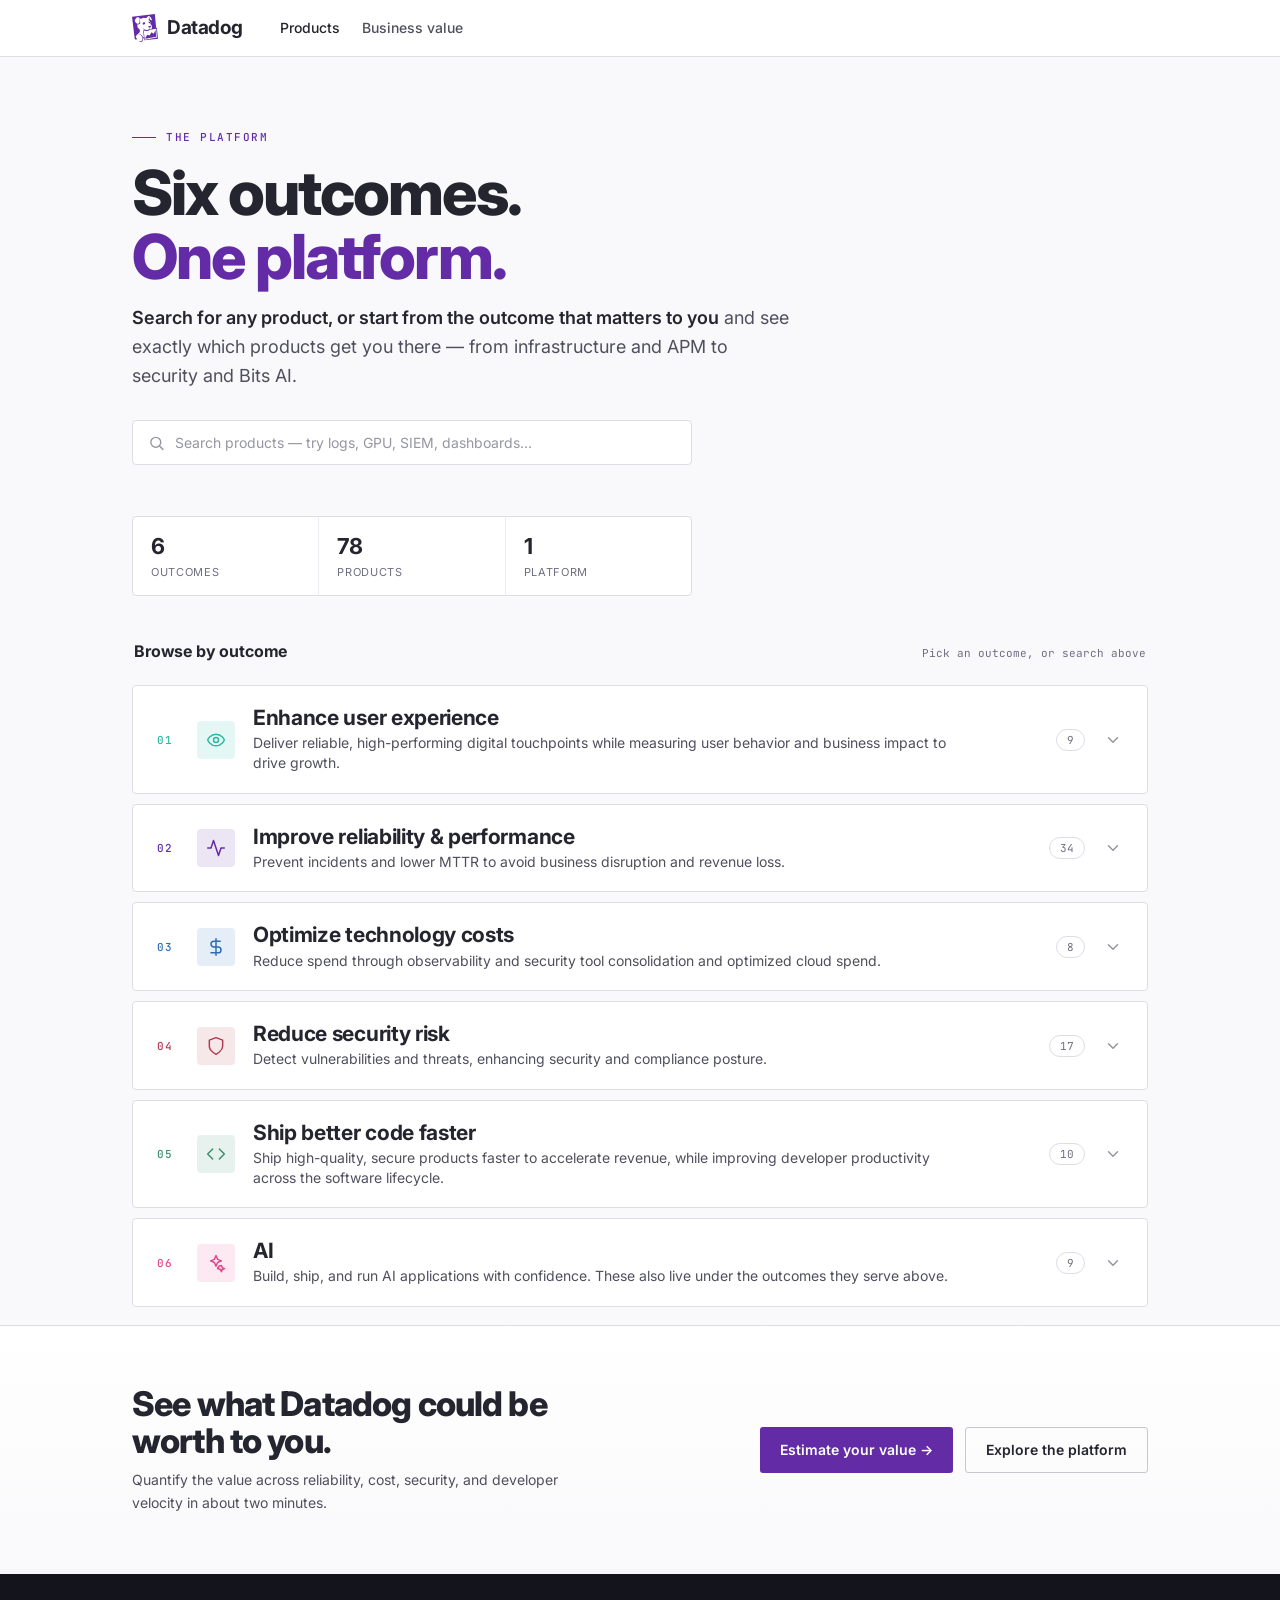
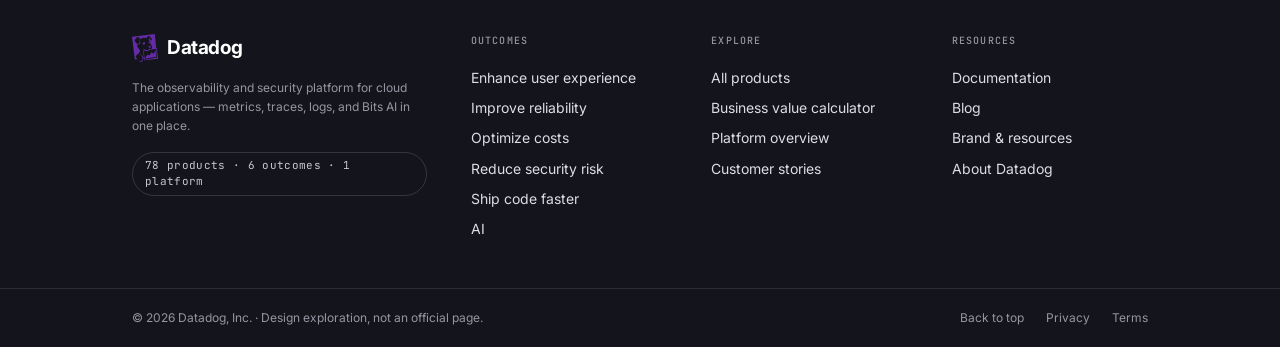
==== index.html @ a46f5d3c "inital commit for webpage" ====
<!DOCTYPE html>
<html lang="en" data-theme="light" data-layout="accordion" data-density="comfortable" data-accent="on" data-cardstyle="list">
<head>
<meta charset="UTF-8">
<meta name="viewport" content="width=device-width, initial-scale=1.0">
<title>Datadog — Products by outcome</title>
<link rel="stylesheet" href="assets/colors_and_type.css">
<style>
  *{box-sizing:border-box;margin:0;padding:0}
  html{scroll-behavior:smooth}
  body{
    background:var(--bg-page);color:var(--fg-primary);
    font-family:var(--font-sans);line-height:var(--leading-normal);
    -webkit-font-smoothing:antialiased;overflow-x:hidden;
  }

  /* per-outcome accent — drawn from the Datadog chart palette */
  .sec{--accent:var(--dd-purple)}
  html[data-accent="on"] .sec[data-oc="1"]{--accent:var(--dd-teal)}
  html[data-accent="on"] .sec[data-oc="2"]{--accent:var(--dd-purple)}
  html[data-accent="on"] .sec[data-oc="3"]{--accent:var(--dd-blue)}
  html[data-accent="on"] .sec[data-oc="4"]{--accent:var(--dd-red)}
  html[data-accent="on"] .sec[data-oc="5"]{--accent:var(--dd-green)}
  html[data-accent="on"] .sec[data-oc="6"]{--accent:var(--dd-pink)}

  /* ============ TOP NAV ============ */
  .nav{position:sticky;top:0;z-index:50;background:var(--bg-surface);
    border-bottom:1px solid var(--border-default)}
  .nav-inner{max-width:1080px;margin:0 auto;padding:0 32px;height:56px;
    display:flex;align-items:center;gap:28px}
  .brand{display:flex;align-items:center;gap:9px;text-decoration:none;flex:0 0 auto}
  .brand img{width:26px;height:auto;display:block}
  .brand .word{font-family:var(--font-display);font-weight:var(--weight-bold);
    font-size:19px;letter-spacing:-.02em;color:var(--fg-primary)}
  .nav-links{display:flex;align-items:center;gap:22px;margin-left:10px}
  .nav-links a{font-size:var(--text-md);color:var(--fg-secondary);text-decoration:none;
    font-weight:var(--weight-medium)}
  .nav-links a.active{color:var(--fg-primary)}
  .nav-links a:hover{color:var(--dd-purple)}
  .nav-right{margin-left:auto;display:flex;align-items:center;gap:14px}
  .nav-right .login{font-size:var(--text-md);color:var(--fg-secondary);text-decoration:none;
    font-weight:var(--weight-medium)}
  .nav-right .login:hover{color:var(--dd-purple)}
  .btn-primary{display:inline-flex;align-items:center;gap:7px;background:var(--dd-purple);
    color:var(--fg-on-purple);border:0;border-radius:var(--radius-sm);
    padding:8px 15px;font-family:inherit;font-size:var(--text-md);font-weight:var(--weight-semibold);
    cursor:pointer;text-decoration:none;transition:background var(--duration-fast) var(--ease-out)}
  .btn-primary:hover{background:var(--dd-purple-deep)}
  @media(max-width:720px){.nav-links{display:none}}

  /* ============ LAYOUT WRAP ============ */
  .wrap{max-width:1080px;margin:0 auto;padding:0 32px}

  /* ============ HERO ============ */
  header.hero{padding:64px 0 28px;position:relative}
  .eyebrow{font-family:var(--font-mono);font-size:var(--text-xs);letter-spacing:.14em;
    text-transform:uppercase;color:var(--dd-purple);font-weight:var(--weight-medium);
    display:inline-flex;align-items:center;gap:10px}
  .eyebrow::before{content:"";width:24px;height:1px;background:var(--dd-purple)}
  h1.title{font-family:var(--font-display);font-weight:var(--weight-extrabold);
    font-size:clamp(38px,5.5vw,62px);line-height:1.02;letter-spacing:-.03em;
    margin:16px 0 16px;color:var(--fg-primary);max-width:15ch}
  h1.title .hl{color:var(--dd-purple)}
  .lede{font-size:clamp(15px,1.6vw,18px);color:var(--fg-secondary);max-width:60ch;
    line-height:var(--leading-relaxed)}
  .lede strong{color:var(--fg-primary);font-weight:var(--weight-semibold)}

  /* search */
  .search-wrap{margin:30px 0 8px;position:relative;max-width:560px}
  .search-ico{position:absolute;left:16px;top:50%;transform:translateY(-50%);
    width:17px;height:17px;color:var(--fg-muted);pointer-events:none}
  .psearch{width:100%;background:var(--bg-surface);border:1px solid var(--border-default);
    border-radius:var(--radius-md);padding:13px 16px 13px 42px;color:var(--fg-primary);
    font-family:inherit;font-size:var(--text-md);transition:border-color var(--duration-fast),box-shadow var(--duration-fast)}
  .psearch::placeholder{color:var(--fg-muted)}
  .psearch:focus{outline:none;border-color:var(--dd-purple);box-shadow:var(--shadow-focus)}
  .scount{font-family:var(--font-mono);font-size:var(--text-xs);color:var(--fg-tertiary);
    margin:10px 2px 0;min-height:15px;letter-spacing:.03em}

  /* stat strip */
  .stats{display:flex;gap:0;margin-top:26px;border:1px solid var(--border-default);
    border-radius:var(--radius-md);background:var(--bg-surface);overflow:hidden;max-width:560px}
  .stat{flex:1;padding:14px 18px;border-right:1px solid var(--border-subtle)}
  .stat:last-child{border-right:0}
  .stat .v{font-family:var(--font-display);font-size:22px;font-weight:var(--weight-bold);
    letter-spacing:-.02em;color:var(--fg-primary)}
  .stat .l{font-size:var(--text-xs);color:var(--fg-tertiary);margin-top:2px;
    text-transform:uppercase;letter-spacing:.06em}

  /* ============ OUTCOMES / ACCORDION ============ */
  .outcomes{padding:14px 0 8px}
  .sec{border:1px solid var(--border-default);border-radius:var(--radius-md);
    background:var(--bg-surface);margin-bottom:10px;overflow:hidden;position:relative;
    transition:border-color var(--duration-base) var(--ease-out),box-shadow var(--duration-base) var(--ease-out)}
  .sec:hover{border-color:var(--border-strong)}
  .sec.open{box-shadow:var(--shadow-sm)}
  .sec::before{content:"";position:absolute;left:0;top:0;bottom:0;width:3px;
    background:var(--accent);opacity:0;transition:opacity var(--duration-base) var(--ease-out)}
  .sec.open::before,html[data-layout="expanded"] .sec::before{opacity:1}

  .sec-head{width:100%;text-align:left;background:none;border:0;cursor:pointer;
    color:var(--fg-primary);padding:20px 24px;display:flex;align-items:center;gap:18px;
    font-family:inherit;transition:background var(--duration-fast) var(--ease-out)}
  .sec-head:hover{background:var(--bg-hover)}
  .sn{font-family:var(--font-mono);font-size:var(--text-xs);font-weight:var(--weight-medium);
    color:var(--accent);letter-spacing:.08em;flex:0 0 auto;width:22px}
  .ico-wrap{flex:0 0 auto;width:38px;height:38px;border-radius:var(--radius-md);
    display:grid;place-items:center;background:color-mix(in srgb,var(--accent) 12%,transparent)}
  .ico-wrap svg{width:20px;height:20px;color:var(--accent)}
  .st{display:flex;flex-direction:column;gap:3px;flex:1;min-width:0}
  .stitle{font-family:var(--font-display);font-size:clamp(17px,2vw,21px);
    font-weight:var(--weight-bold);letter-spacing:-.015em;line-height:1.15}
  .stag{font-size:var(--text-md);color:var(--fg-secondary);line-height:1.4;max-width:78ch}
  .cnt{font-family:var(--font-mono);font-size:var(--text-xs);color:var(--fg-tertiary);
    flex:0 0 auto;border:1px solid var(--border-default);border-radius:var(--radius-pill);
    padding:3px 10px}
  .chev{color:var(--fg-muted);transition:transform var(--duration-base) var(--ease-out);
    display:inline-grid;place-items:center;flex:0 0 auto;width:20px;height:20px}
  .chev svg{width:18px;height:18px}
  .sec.open .chev{transform:rotate(180deg);color:var(--accent)}
  html[data-layout="expanded"] .chev{display:none}

  .sec-body{max-height:0;overflow:hidden;transition:max-height var(--duration-slow) var(--ease-in-out)}
  .sec.open .sec-body{max-height:2600px}
  html[data-layout="expanded"] .sec-body{max-height:none!important}

  .sec-inner{padding:4px 16px 18px;display:grid;grid-template-columns:1fr 1fr;
    gap:2px;border-top:1px solid var(--border-subtle);margin-top:-1px}
  @media(max-width:760px){.sec-inner{grid-template-columns:1fr}}
  .sub{grid-column:1/-1;font-family:var(--font-mono);font-size:var(--text-2xs);
    letter-spacing:.12em;text-transform:uppercase;color:var(--fg-muted);
    padding:16px 10px 6px;display:flex;align-items:center;gap:10px}
  .sub::after{content:"";flex:1;height:1px;background:var(--border-subtle)}

  .prod{display:flex;flex-direction:column;gap:3px;text-decoration:none;
    color:var(--fg-primary);padding:11px 12px;border-radius:var(--radius-sm);
    border:1px solid transparent;transition:background var(--duration-fast) var(--ease-out),border-color var(--duration-fast) var(--ease-out)}
  .prod:hover{background:var(--bg-hover)}
  .prod .r1{display:flex;align-items:center;gap:9px}
  .prod .name{font-size:var(--text-md);font-weight:var(--weight-semibold);letter-spacing:-.005em}
  .prod .also{font-family:var(--font-mono);font-size:9px;letter-spacing:.04em;
    text-transform:uppercase;color:var(--fg-tertiary);border:1px solid var(--border-default);
    border-radius:var(--radius-xs);padding:1px 6px;white-space:nowrap;background:var(--bg-page)}
  .prod .arr{margin-left:auto;color:var(--accent);opacity:0;transform:translate(-2px,2px);
    transition:opacity var(--duration-fast),transform var(--duration-fast);display:grid;place-items:center}
  .prod .arr svg{width:14px;height:14px}
  .prod:hover .arr{opacity:1;transform:none}
  .prod .desc{font-size:var(--text-sm);color:var(--fg-tertiary);line-height:1.4}

  /* card style variant */
  html[data-cardstyle="cards"] .sec-inner{gap:8px;padding:14px 16px 18px}
  html[data-cardstyle="cards"] .prod{border:1px solid var(--border-default);
    background:var(--bg-surface);padding:13px 14px}
  html[data-cardstyle="cards"] .prod:hover{border-color:var(--accent);
    box-shadow:var(--shadow-sm);background:var(--bg-surface)}

  /* compact density */
  html[data-density="compact"] .sec-head{padding:14px 22px}
  html[data-density="compact"] .ico-wrap{width:30px;height:30px}
  html[data-density="compact"] .ico-wrap svg{width:16px;height:16px}
  html[data-density="compact"] .stag{display:none}
  html[data-density="compact"] .prod{padding:7px 10px;gap:1px}
  html[data-density="compact"] .prod .desc{display:none}
  html[data-density="compact"] .sec-inner{padding:2px 14px 12px}

  /* ============ BROWSE HEADER ============ */
  .browse-head{display:flex;align-items:baseline;justify-content:space-between;gap:16px;
    padding:16px 2px 8px;flex-wrap:wrap}
  .browse-head h2{font-family:var(--font-display);font-size:var(--text-lg);font-weight:var(--weight-bold);
    letter-spacing:-.01em;color:var(--fg-primary)}
  .browse-head .hint{font-family:var(--font-mono);font-size:var(--text-xs);color:var(--fg-tertiary)}

  /* ============ CTA BAND ============ */
  .cta-band{border-top:1px solid var(--border-default);
    background:linear-gradient(180deg,var(--bg-surface),var(--bg-page))}
  .cta-inner{max-width:1080px;margin:0 auto;padding:60px 32px;display:flex;align-items:center;
    justify-content:space-between;gap:32px;flex-wrap:wrap}
  .cta-inner h2{font-family:var(--font-display);font-size:clamp(24px,3vw,34px);font-weight:var(--weight-extrabold);
    letter-spacing:-.025em;color:var(--fg-primary);max-width:20ch;line-height:1.08}
  .cta-inner p{color:var(--fg-secondary);font-size:var(--text-md);margin-top:10px;max-width:48ch;
    line-height:var(--leading-relaxed)}
  .cta-actions{display:flex;gap:12px;flex-wrap:wrap}
  .cta-actions .btn-primary{padding:12px 20px;font-size:var(--text-md)}
  .btn-ghost{display:inline-flex;align-items:center;gap:8px;background:transparent;color:var(--fg-primary);
    border:1px solid var(--border-strong);border-radius:var(--radius-sm);padding:12px 20px;
    font-family:inherit;font-size:var(--text-md);font-weight:var(--weight-semibold);text-decoration:none;
    transition:border-color var(--duration-fast),background var(--duration-fast)}
  .btn-ghost:hover{border-color:var(--dd-purple);background:var(--dd-purple-50)}

  /* ============ SITE FOOTER (dark) ============ */
  .site-footer{background:var(--dd-gray-900);color:#fff}
  .footer-top{max-width:1080px;margin:0 auto;padding:60px 32px 44px;display:grid;
    grid-template-columns:1.5fr 1fr 1fr 1fr;gap:44px}
  @media(max-width:820px){.footer-top{grid-template-columns:1fr 1fr;gap:36px 32px}}
  @media(max-width:520px){.footer-top{grid-template-columns:1fr}}
  .footer-brand .brand{display:inline-flex;align-items:center;gap:9px;text-decoration:none;margin-bottom:16px}
  .footer-brand .brand img{width:26px}
  .footer-brand .brand .word{font-family:var(--font-display);font-weight:var(--weight-bold);font-size:19px;
    letter-spacing:-.02em;color:#fff}
  .footer-brand p{color:var(--dd-gray-400);font-size:var(--text-sm);line-height:1.6;max-width:36ch}
  .footer-brand .badge{display:inline-flex;align-items:center;margin-top:16px;font-family:var(--font-mono);
    font-size:var(--text-xs);color:var(--dd-gray-300);border:1px solid rgba(255,255,255,.14);
    border-radius:var(--radius-pill);padding:5px 12px;letter-spacing:.03em}
  .fcol h4{font-family:var(--font-mono);font-size:10px;letter-spacing:.12em;text-transform:uppercase;
    color:var(--dd-gray-400);font-weight:var(--weight-medium);margin-bottom:14px}
  .fcol a{display:block;color:var(--dd-gray-200);font-size:var(--text-md);text-decoration:none;
    padding:5px 0;transition:color var(--duration-fast) var(--ease-out)}
  .fcol a:hover{color:#fff}
  .footer-bottom{border-top:1px solid rgba(255,255,255,.1)}
  .footer-bottom-inner{max-width:1080px;margin:0 auto;padding:20px 32px;display:flex;
    align-items:center;justify-content:space-between;gap:16px;flex-wrap:wrap}
  .footer-bottom-inner .copy{font-size:var(--text-sm);color:var(--dd-gray-400)}
  .footer-legal{display:flex;gap:22px;flex-wrap:wrap}
  .footer-legal a{font-size:var(--text-sm);color:var(--dd-gray-400);text-decoration:none;transition:color var(--duration-fast)}
  .footer-legal a:hover{color:#fff}

</style>
</head>
<body>
  <!-- ============ TOP NAV ============ -->
  <nav class="nav">
    <div class="nav-inner">
      <a class="brand" href="#top">
        <img src="assets/datadog-icon.svg" alt="">
        <span class="word">Datadog</span>
      </a>
      <div class="nav-links">
        <a href="index.html" class="active">Products</a>
        <a href="business-value.html">Business value</a>
      </div>
    </div>
  </nav>

  <div class="wrap" id="top">
    <!-- ============ HERO ============ -->
    <header class="hero" data-screen-label="hero">
      <div class="eyebrow">The platform</div>
      <h1 class="title">Six outcomes.<br><span class="hl">One platform.</span></h1>
      <p class="lede"><strong>Search for any product, or start from the outcome that matters to you</strong> and see exactly which products get you there — from infrastructure and APM to security and Bits&nbsp;AI.</p>

      <div class="search-wrap">
        <svg class="search-ico" viewBox="0 0 24 24" fill="none" stroke="currentColor" stroke-width="2" stroke-linecap="round" stroke-linejoin="round"><circle cx="11" cy="11" r="7"></circle><line x1="21" y1="21" x2="16.65" y2="16.65"></line></svg>
        <input class="psearch" id="psearch" type="text" placeholder="Search products — try logs, GPU, SIEM, dashboards…" autocomplete="off">
      </div>
      <div class="scount" id="scount"></div>

      <div class="stats">
        <div class="stat"><div class="v">6</div><div class="l">Outcomes</div></div>
        <div class="stat"><div class="v">78</div><div class="l">Products</div></div>
        <div class="stat"><div class="v">1</div><div class="l">Platform</div></div>
      </div>
    </header>

    <!-- ============ OUTCOMES ============ -->
    <div class="browse-head">
      <h2>Browse by outcome</h2>
      <span class="hint">Pick an outcome, or search above</span>
    </div>
    <main class="outcomes" id="outcomes">

      <!-- 01 -->
      <section class="sec" id="oc-1" data-oc="1" data-screen-label="outcome-01">
        <button class="sec-head">
          <span class="sn">01</span>
          <span class="ico-wrap"><svg viewBox="0 0 24 24" fill="none" stroke="currentColor" stroke-width="1.8" stroke-linecap="round" stroke-linejoin="round"><path d="M2 12s3-7 10-7 10 7 10 7-3 7-10 7-10-7-10-7Z"></path><circle cx="12" cy="12" r="3"></circle></svg></span>
          <span class="st"><span class="stitle">Enhance user experience</span><span class="stag">Deliver reliable, high-performing digital touchpoints while measuring user behavior and business impact to drive growth.</span></span>
          <span class="cnt">9</span>
          <span class="chev"><svg viewBox="0 0 24 24" fill="none" stroke="currentColor" stroke-width="2" stroke-linecap="round" stroke-linejoin="round"><polyline points="6 9 12 15 18 9"></polyline></svg></span>
        </button>
        <div class="sec-body"><div class="sec-inner">
          <a class="prod" href="https://www.datadoghq.com/product/real-user-monitoring/" target="_blank" rel="noopener"><span class="r1"><span class="name">Real User Monitoring</span><span class="arr"><svg viewBox="0 0 24 24" fill="none" stroke="currentColor" stroke-width="2.2" stroke-linecap="round" stroke-linejoin="round"><line x1="7" y1="17" x2="17" y2="7"></line><polyline points="7 7 17 7 17 17"></polyline></svg></span></span><span class="desc">See issues hitting real users</span></a>
          <a class="prod" href="https://www.datadoghq.com/product/real-user-monitoring/mobile-rum/" target="_blank" rel="noopener"><span class="r1"><span class="name">Mobile Real User Monitoring</span><span class="arr"><svg viewBox="0 0 24 24" fill="none" stroke="currentColor" stroke-width="2.2" stroke-linecap="round" stroke-linejoin="round"><line x1="7" y1="17" x2="17" y2="7"></line><polyline points="7 7 17 7 17 17"></polyline></svg></span></span><span class="desc">Mobile performance from the user's side</span></a>
          <a class="prod" href="https://www.datadoghq.com/product/session-replay/" target="_blank" rel="noopener"><span class="r1"><span class="name">Session Replay</span><span class="arr"><svg viewBox="0 0 24 24" fill="none" stroke="currentColor" stroke-width="2.2" stroke-linecap="round" stroke-linejoin="round"><line x1="7" y1="17" x2="17" y2="7"></line><polyline points="7 7 17 7 17 17"></polyline></svg></span></span><span class="desc">Replay real sessions to find friction</span></a>
          <a class="prod" href="https://www.datadoghq.com/product/synthetic-monitoring/" target="_blank" rel="noopener"><span class="r1"><span class="name">Synthetic Monitoring</span><span class="also">also · Reliability</span><span class="arr"><svg viewBox="0 0 24 24" fill="none" stroke="currentColor" stroke-width="2.2" stroke-linecap="round" stroke-linejoin="round"><line x1="7" y1="17" x2="17" y2="7"></line><polyline points="7 7 17 7 17 17"></polyline></svg></span></span><span class="desc">Catch problems before users do</span></a>
          <a class="prod" href="https://www.datadoghq.com/product/product-analytics/" target="_blank" rel="noopener"><span class="r1"><span class="name">Product Analytics</span><span class="arr"><svg viewBox="0 0 24 24" fill="none" stroke="currentColor" stroke-width="2.2" stroke-linecap="round" stroke-linejoin="round"><line x1="7" y1="17" x2="17" y2="7"></line><polyline points="7 7 17 7 17 17"></polyline></svg></span></span><span class="desc">Understand how people use your product</span></a>
          <a class="prod" href="https://www.datadoghq.com/product/experiments/" target="_blank" rel="noopener"><span class="r1"><span class="name">Experiments</span><span class="arr"><svg viewBox="0 0 24 24" fill="none" stroke="currentColor" stroke-width="2.2" stroke-linecap="round" stroke-linejoin="round"><line x1="7" y1="17" x2="17" y2="7"></line><polyline points="7 7 17 7 17 17"></polyline></svg></span></span><span class="desc">Run trusted A/B tests safely</span></a>
          <a class="prod" href="https://www.datadoghq.com/product/mobile-app-testing/" target="_blank" rel="noopener"><span class="r1"><span class="name">Mobile App Testing</span><span class="arr"><svg viewBox="0 0 24 24" fill="none" stroke="currentColor" stroke-width="2.2" stroke-linecap="round" stroke-linejoin="round"><line x1="7" y1="17" x2="17" y2="7"></line><polyline points="7 7 17 7 17 17"></polyline></svg></span></span><span class="desc">Ship high-quality mobile apps</span></a>
          <a class="prod" href="https://www.datadoghq.com/error-tracking/" target="_blank" rel="noopener"><span class="r1"><span class="name">Error Tracking</span><span class="also">also · Reliability</span><span class="arr"><svg viewBox="0 0 24 24" fill="none" stroke="currentColor" stroke-width="2.2" stroke-linecap="round" stroke-linejoin="round"><line x1="7" y1="17" x2="17" y2="7"></line><polyline points="7 7 17 7 17 17"></polyline></svg></span></span><span class="desc">Group and resolve user-facing errors</span></a>
          <a class="prod" href="https://www.datadoghq.com/product/ai/llm-observability/2/" target="_blank" rel="noopener"><span class="r1"><span class="name">LLM Observability</span><span class="also">also · AI</span><span class="arr"><svg viewBox="0 0 24 24" fill="none" stroke="currentColor" stroke-width="2.2" stroke-linecap="round" stroke-linejoin="round"><line x1="7" y1="17" x2="17" y2="7"></line><polyline points="7 7 17 7 17 17"></polyline></svg></span></span><span class="desc">Keep AI features fast and trustworthy</span></a>
        </div></div>
      </section>

      <!-- 02 -->
      <section class="sec" id="oc-2" data-oc="2" data-screen-label="outcome-02">
        <button class="sec-head">
          <span class="sn">02</span>
          <span class="ico-wrap"><svg viewBox="0 0 24 24" fill="none" stroke="currentColor" stroke-width="1.8" stroke-linecap="round" stroke-linejoin="round"><path d="M22 12h-4l-3 9L9 3l-3 9H2"></path></svg></span>
          <span class="st"><span class="stitle">Improve reliability &amp; performance</span><span class="stag">Prevent incidents and lower MTTR to avoid business disruption and revenue loss.</span></span>
          <span class="cnt">34</span>
          <span class="chev"><svg viewBox="0 0 24 24" fill="none" stroke="currentColor" stroke-width="2" stroke-linecap="round" stroke-linejoin="round"><polyline points="6 9 12 15 18 9"></polyline></svg></span>
        </button>
        <div class="sec-body"><div class="sec-inner">
          <div class="sub">Core monitoring</div>
          <a class="prod" href="https://www.datadoghq.com/product/infrastructure-monitoring/" target="_blank" rel="noopener"><span class="r1"><span class="name">Infrastructure Monitoring</span><span class="arr"><svg viewBox="0 0 24 24" fill="none" stroke="currentColor" stroke-width="2.2" stroke-linecap="round" stroke-linejoin="round"><line x1="7" y1="17" x2="17" y2="7"></line><polyline points="7 7 17 7 17 17"></polyline></svg></span></span><span class="desc">Full-stack visibility into hosts and services</span></a>
          <a class="prod" href="https://www.datadoghq.com/product/apm/" target="_blank" rel="noopener"><span class="r1"><span class="name">APM</span><span class="arr"><svg viewBox="0 0 24 24" fill="none" stroke="currentColor" stroke-width="2.2" stroke-linecap="round" stroke-linejoin="round"><line x1="7" y1="17" x2="17" y2="7"></line><polyline points="7 7 17 7 17 17"></polyline></svg></span></span><span class="desc">Trace requests across cloud-scale apps</span></a>
          <a class="prod" href="https://www.datadoghq.com/product/universal-service-monitoring/" target="_blank" rel="noopener"><span class="r1"><span class="name">Universal Service Monitoring</span><span class="arr"><svg viewBox="0 0 24 24" fill="none" stroke="currentColor" stroke-width="2.2" stroke-linecap="round" stroke-linejoin="round"><line x1="7" y1="17" x2="17" y2="7"></line><polyline points="7 7 17 7 17 17"></polyline></svg></span></span><span class="desc">Map services without code changes</span></a>
          <a class="prod" href="https://www.datadoghq.com/product/network-monitoring/" target="_blank" rel="noopener"><span class="r1"><span class="name">Network Monitoring</span><span class="arr"><svg viewBox="0 0 24 24" fill="none" stroke="currentColor" stroke-width="2.2" stroke-linecap="round" stroke-linejoin="round"><line x1="7" y1="17" x2="17" y2="7"></line><polyline points="7 7 17 7 17 17"></polyline></svg></span></span><span class="desc">Visibility across clouds and devices</span></a>
          <a class="prod" href="https://www.datadoghq.com/product/container-monitoring/" target="_blank" rel="noopener"><span class="r1"><span class="name">Container Monitoring</span><span class="arr"><svg viewBox="0 0 24 24" fill="none" stroke="currentColor" stroke-width="2.2" stroke-linecap="round" stroke-linejoin="round"><line x1="7" y1="17" x2="17" y2="7"></line><polyline points="7 7 17 7 17 17"></polyline></svg></span></span><span class="desc">Insight and optimization for containers</span></a>
          <a class="prod" href="https://www.datadoghq.com/product/serverless-monitoring/" target="_blank" rel="noopener"><span class="r1"><span class="name">Serverless Monitoring</span><span class="arr"><svg viewBox="0 0 24 24" fill="none" stroke="currentColor" stroke-width="2.2" stroke-linecap="round" stroke-linejoin="round"><line x1="7" y1="17" x2="17" y2="7"></line><polyline points="7 7 17 7 17 17"></polyline></svg></span></span><span class="desc">Fix serverless performance issues</span></a>
          <a class="prod" href="https://www.datadoghq.com/product/metrics/" target="_blank" rel="noopener"><span class="r1"><span class="name">Metrics</span><span class="arr"><svg viewBox="0 0 24 24" fill="none" stroke="currentColor" stroke-width="2.2" stroke-linecap="round" stroke-linejoin="round"><line x1="7" y1="17" x2="17" y2="7"></line><polyline points="7 7 17 7 17 17"></polyline></svg></span></span><span class="desc">Unify metrics from your whole environment</span></a>
          <a class="prod" href="https://www.datadoghq.com/product/log-management/" target="_blank" rel="noopener"><span class="r1"><span class="name">Log Management</span><span class="arr"><svg viewBox="0 0 24 24" fill="none" stroke="currentColor" stroke-width="2.2" stroke-linecap="round" stroke-linejoin="round"><line x1="7" y1="17" x2="17" y2="7"></line><polyline points="7 7 17 7 17 17"></polyline></svg></span></span><span class="desc">Full-stack logging at any scale</span></a>
          <a class="prod" href="https://www.datadoghq.com/product/database-monitoring/" target="_blank" rel="noopener"><span class="r1"><span class="name">Database Monitoring</span><span class="arr"><svg viewBox="0 0 24 24" fill="none" stroke="currentColor" stroke-width="2.2" stroke-linecap="round" stroke-linejoin="round"><line x1="7" y1="17" x2="17" y2="7"></line><polyline points="7 7 17 7 17 17"></polyline></svg></span></span><span class="desc">Resolve slow queries across fleets</span></a>
          <a class="prod" href="https://www.datadoghq.com/product/code-profiling/" target="_blank" rel="noopener"><span class="r1"><span class="name">Continuous Profiler</span><span class="also">also · Costs</span><span class="arr"><svg viewBox="0 0 24 24" fill="none" stroke="currentColor" stroke-width="2.2" stroke-linecap="round" stroke-linejoin="round"><line x1="7" y1="17" x2="17" y2="7"></line><polyline points="7 7 17 7 17 17"></polyline></svg></span></span><span class="desc">Always-on profiling to keep code lean</span></a>
          <div class="sub">Data observability</div>
          <a class="prod" href="https://docs.datadoghq.com/data_observability/" target="_blank" rel="noopener"><span class="r1"><span class="name">Data Observability</span><span class="arr"><svg viewBox="0 0 24 24" fill="none" stroke="currentColor" stroke-width="2.2" stroke-linecap="round" stroke-linejoin="round"><line x1="7" y1="17" x2="17" y2="7"></line><polyline points="7 7 17 7 17 17"></polyline></svg></span></span><span class="desc">Reliable data for analytics and AI</span></a>
          <a class="prod" href="https://www.datadoghq.com/product/data-observability/quality-monitoring/" target="_blank" rel="noopener"><span class="r1"><span class="name">Data Quality Monitoring</span><span class="arr"><svg viewBox="0 0 24 24" fill="none" stroke="currentColor" stroke-width="2.2" stroke-linecap="round" stroke-linejoin="round"><line x1="7" y1="17" x2="17" y2="7"></line><polyline points="7 7 17 7 17 17"></polyline></svg></span></span><span class="desc">Detect and prevent data quality issues</span></a>
          <a class="prod" href="https://www.datadoghq.com/product/data-streams-monitoring/" target="_blank" rel="noopener"><span class="r1"><span class="name">Data Streams Monitoring</span><span class="arr"><svg viewBox="0 0 24 24" fill="none" stroke="currentColor" stroke-width="2.2" stroke-linecap="round" stroke-linejoin="round"><line x1="7" y1="17" x2="17" y2="7"></line><polyline points="7 7 17 7 17 17"></polyline></svg></span></span><span class="desc">Track streaming pipeline performance</span></a>
          <div class="sub">Incident response &amp; automation</div>
          <a class="prod" href="https://www.datadoghq.com/product/incident-response/" target="_blank" rel="noopener"><span class="r1"><span class="name">Incident Response</span><span class="arr"><svg viewBox="0 0 24 24" fill="none" stroke="currentColor" stroke-width="2.2" stroke-linecap="round" stroke-linejoin="round"><line x1="7" y1="17" x2="17" y2="7"></line><polyline points="7 7 17 7 17 17"></polyline></svg></span></span><span class="desc">Monitor, page, and manage in one flow</span></a>
          <a class="prod" href="https://www.datadoghq.com/product/software-catalog/" target="_blank" rel="noopener"><span class="r1"><span class="name">Software Catalog</span><span class="arr"><svg viewBox="0 0 24 24" fill="none" stroke="currentColor" stroke-width="2.2" stroke-linecap="round" stroke-linejoin="round"><line x1="7" y1="17" x2="17" y2="7"></line><polyline points="7 7 17 7 17 17"></polyline></svg></span></span><span class="desc">Central hub for ownership and dependencies</span></a>
          <a class="prod" href="https://www.datadoghq.com/product/service-level-objectives/" target="_blank" rel="noopener"><span class="r1"><span class="name">Service Level Objectives</span><span class="arr"><svg viewBox="0 0 24 24" fill="none" stroke="currentColor" stroke-width="2.2" stroke-linecap="round" stroke-linejoin="round"><line x1="7" y1="17" x2="17" y2="7"></line><polyline points="7 7 17 7 17 17"></polyline></svg></span></span><span class="desc">Actionable, context-driven SLOs</span></a>
          <a class="prod" href="https://www.datadoghq.com/product/case-management/" target="_blank" rel="noopener"><span class="r1"><span class="name">Case Management</span><span class="arr"><svg viewBox="0 0 24 24" fill="none" stroke="currentColor" stroke-width="2.2" stroke-linecap="round" stroke-linejoin="round"><line x1="7" y1="17" x2="17" y2="7"></line><polyline points="7 7 17 7 17 17"></polyline></svg></span></span><span class="desc">Triage, assign, and close tickets faster</span></a>
          <a class="prod" href="https://www.datadoghq.com/product/workflow-automation/" target="_blank" rel="noopener"><span class="r1"><span class="name">Workflow Automation</span><span class="arr"><svg viewBox="0 0 24 24" fill="none" stroke="currentColor" stroke-width="2.2" stroke-linecap="round" stroke-linejoin="round"><line x1="7" y1="17" x2="17" y2="7"></line><polyline points="7 7 17 7 17 17"></polyline></svg></span></span><span class="desc">Automate remediation across your stack</span></a>
          <a class="prod" href="https://www.datadoghq.com/product/app-builder/" target="_blank" rel="noopener"><span class="r1"><span class="name">App Builder</span><span class="arr"><svg viewBox="0 0 24 24" fill="none" stroke="currentColor" stroke-width="2.2" stroke-linecap="round" stroke-linejoin="round"><line x1="7" y1="17" x2="17" y2="7"></line><polyline points="7 7 17 7 17 17"></polyline></svg></span></span><span class="desc">Custom apps to speed up remediation</span></a>
          <a class="prod" href="https://www.datadoghq.com/product/ai/bits-ai-sre/" target="_blank" rel="noopener"><span class="r1"><span class="name">Bits AI SRE</span><span class="also">also · AI</span><span class="arr"><svg viewBox="0 0 24 24" fill="none" stroke="currentColor" stroke-width="2.2" stroke-linecap="round" stroke-linejoin="round"><line x1="7" y1="17" x2="17" y2="7"></line><polyline points="7 7 17 7 17 17"></polyline></svg></span></span><span class="desc">Autonomous incident investigations</span></a>
          <a class="prod" href="https://www.datadoghq.com/product/ai/bits-ai-agents/" target="_blank" rel="noopener"><span class="r1"><span class="name">Bits AI Agents</span><span class="also">also · AI</span><span class="arr"><svg viewBox="0 0 24 24" fill="none" stroke="currentColor" stroke-width="2.2" stroke-linecap="round" stroke-linejoin="round"><line x1="7" y1="17" x2="17" y2="7"></line><polyline points="7 7 17 7 17 17"></polyline></svg></span></span><span class="desc">AI agents for triage and fixes</span></a>
          <a class="prod" href="https://www.datadoghq.com/product/platform/watchdog/" target="_blank" rel="noopener"><span class="r1"><span class="name">Watchdog</span><span class="also">also · AI</span><span class="arr"><svg viewBox="0 0 24 24" fill="none" stroke="currentColor" stroke-width="2.2" stroke-linecap="round" stroke-linejoin="round"><line x1="7" y1="17" x2="17" y2="7"></line><polyline points="7 7 17 7 17 17"></polyline></svg></span></span><span class="desc">AI anomaly detection across the platform</span></a>
          <a class="prod" href="https://www.datadoghq.com/product/event-management/" target="_blank" rel="noopener"><span class="r1"><span class="name">Event Management</span><span class="arr"><svg viewBox="0 0 24 24" fill="none" stroke="currentColor" stroke-width="2.2" stroke-linecap="round" stroke-linejoin="round"><line x1="7" y1="17" x2="17" y2="7"></line><polyline points="7 7 17 7 17 17"></polyline></svg></span></span><span class="desc">Turn alert noise into actionable events</span></a>
          <a class="prod" href="https://www.datadoghq.com/product/platform/alerts/" target="_blank" rel="noopener"><span class="r1"><span class="name">Actionable Alerting</span><span class="arr"><svg viewBox="0 0 24 24" fill="none" stroke="currentColor" stroke-width="2.2" stroke-linecap="round" stroke-linejoin="round"><line x1="7" y1="17" x2="17" y2="7"></line><polyline points="7 7 17 7 17 17"></polyline></svg></span></span><span class="desc">ML-driven alerts, fewer false alarms</span></a>
          <div class="sub">Platform &amp; foundation</div>
          <a class="prod" href="https://www.datadoghq.com/product/platform/dashboards/" target="_blank" rel="noopener"><span class="r1"><span class="name">Interactive Dashboards</span><span class="arr"><svg viewBox="0 0 24 24" fill="none" stroke="currentColor" stroke-width="2.2" stroke-linecap="round" stroke-linejoin="round"><line x1="7" y1="17" x2="17" y2="7"></line><polyline points="7 7 17 7 17 17"></polyline></svg></span></span><span class="desc">Correlate metrics, traces, and logs</span></a>
          <a class="prod" href="https://docs.datadoghq.com/notebooks/" target="_blank" rel="noopener"><span class="r1"><span class="name">Notebooks</span><span class="arr"><svg viewBox="0 0 24 24" fill="none" stroke="currentColor" stroke-width="2.2" stroke-linecap="round" stroke-linejoin="round"><line x1="7" y1="17" x2="17" y2="7"></line><polyline points="7 7 17 7 17 17"></polyline></svg></span></span><span class="desc">Collaborative documents with live data</span></a>
          <a class="prod" href="https://www.datadoghq.com/product/fleet-automation/" target="_blank" rel="noopener"><span class="r1"><span class="name">Fleet Automation</span><span class="arr"><svg viewBox="0 0 24 24" fill="none" stroke="currentColor" stroke-width="2.2" stroke-linecap="round" stroke-linejoin="round"><line x1="7" y1="17" x2="17" y2="7"></line><polyline points="7 7 17 7 17 17"></polyline></svg></span></span><span class="desc">Observe and configure agents at scale</span></a>
          <a class="prod" href="https://www.datadoghq.com/product/cloudcraft/" target="_blank" rel="noopener"><span class="r1"><span class="name">Cloudcraft</span><span class="arr"><svg viewBox="0 0 24 24" fill="none" stroke="currentColor" stroke-width="2.2" stroke-linecap="round" stroke-linejoin="round"><line x1="7" y1="17" x2="17" y2="7"></line><polyline points="7 7 17 7 17 17"></polyline></svg></span></span><span class="desc">Live diagrams of your cloud architecture</span></a>
          <a class="prod" href="https://www.datadoghq.com/product/coscreen/" target="_blank" rel="noopener"><span class="r1"><span class="name">CoScreen</span><span class="arr"><svg viewBox="0 0 24 24" fill="none" stroke="currentColor" stroke-width="2.2" stroke-linecap="round" stroke-linejoin="round"><line x1="7" y1="17" x2="17" y2="7"></line><polyline points="7 7 17 7 17 17"></polyline></svg></span></span><span class="desc">Real-time screen sharing for engineers</span></a>
          <a class="prod" href="https://docs.datadoghq.com/account_management/teams/" target="_blank" rel="noopener"><span class="r1"><span class="name">Teams</span><span class="arr"><svg viewBox="0 0 24 24" fill="none" stroke="currentColor" stroke-width="2.2" stroke-linecap="round" stroke-linejoin="round"><line x1="7" y1="17" x2="17" y2="7"></line><polyline points="7 7 17 7 17 17"></polyline></svg></span></span><span class="desc">Organize assets and views by team</span></a>
          <a class="prod" href="https://www.datadoghq.com/product/platform/integrations/" target="_blank" rel="noopener"><span class="r1"><span class="name">Integrations</span><span class="arr"><svg viewBox="0 0 24 24" fill="none" stroke="currentColor" stroke-width="2.2" stroke-linecap="round" stroke-linejoin="round"><line x1="7" y1="17" x2="17" y2="7"></line><polyline points="7 7 17 7 17 17"></polyline></svg></span></span><span class="desc">800+ built-in integrations</span></a>
          <a class="prod" href="https://www.datadoghq.com/product/platform/integrations/#cat-aiml" target="_blank" rel="noopener"><span class="r1"><span class="name">AI Integrations</span><span class="also">also · AI</span><span class="arr"><svg viewBox="0 0 24 24" fill="none" stroke="currentColor" stroke-width="2.2" stroke-linecap="round" stroke-linejoin="round"><line x1="7" y1="17" x2="17" y2="7"></line><polyline points="7 7 17 7 17 17"></polyline></svg></span></span><span class="desc">Connect and monitor your AI/ML stack</span></a>
          <a class="prod" href="https://www.datadoghq.com/product/ai/agent-directory/" target="_blank" rel="noopener"><span class="r1"><span class="name">AI Agent Directory</span><span class="also">also · AI</span><span class="arr"><svg viewBox="0 0 24 24" fill="none" stroke="currentColor" stroke-width="2.2" stroke-linecap="round" stroke-linejoin="round"><line x1="7" y1="17" x2="17" y2="7"></line><polyline points="7 7 17 7 17 17"></polyline></svg></span></span><span class="desc">Connect your AI agents with setup details</span></a>
          <a class="prod" href="https://www.datadoghq.com/marketplacepartners/" target="_blank" rel="noopener"><span class="r1"><span class="name">Marketplace</span><span class="arr"><svg viewBox="0 0 24 24" fill="none" stroke="currentColor" stroke-width="2.2" stroke-linecap="round" stroke-linejoin="round"><line x1="7" y1="17" x2="17" y2="7"></line><polyline points="7 7 17 7 17 17"></polyline></svg></span></span><span class="desc">Apps from Datadog technology partners</span></a>
        </div></div>
      </section>

      <!-- 03 -->
      <section class="sec" id="oc-3" data-oc="3" data-screen-label="outcome-03">
        <button class="sec-head">
          <span class="sn">03</span>
          <span class="ico-wrap"><svg viewBox="0 0 24 24" fill="none" stroke="currentColor" stroke-width="1.8" stroke-linecap="round" stroke-linejoin="round"><line x1="12" y1="2" x2="12" y2="22"></line><path d="M17 5H9.5a3.5 3.5 0 0 0 0 7h5a3.5 3.5 0 0 1 0 7H6"></path></svg></span>
          <span class="st"><span class="stitle">Optimize technology costs</span><span class="stag">Reduce spend through observability and security tool consolidation and optimized cloud spend.</span></span>
          <span class="cnt">8</span>
          <span class="chev"><svg viewBox="0 0 24 24" fill="none" stroke="currentColor" stroke-width="2" stroke-linecap="round" stroke-linejoin="round"><polyline points="6 9 12 15 18 9"></polyline></svg></span>
        </button>
        <div class="sec-body"><div class="sec-inner">
          <a class="prod" href="https://www.datadoghq.com/product/cloud-cost-management/" target="_blank" rel="noopener"><span class="r1"><span class="name">Cloud Cost Management</span><span class="arr"><svg viewBox="0 0 24 24" fill="none" stroke="currentColor" stroke-width="2.2" stroke-linecap="round" stroke-linejoin="round"><line x1="7" y1="17" x2="17" y2="7"></line><polyline points="7 7 17 7 17 17"></polyline></svg></span></span><span class="desc">Cost visibility for engineering and FinOps</span></a>
          <a class="prod" href="https://www.datadoghq.com/product/storage-management/" target="_blank" rel="noopener"><span class="r1"><span class="name">Storage Management</span><span class="arr"><svg viewBox="0 0 24 24" fill="none" stroke="currentColor" stroke-width="2.2" stroke-linecap="round" stroke-linejoin="round"><line x1="7" y1="17" x2="17" y2="7"></line><polyline points="7 7 17 7 17 17"></polyline></svg></span></span><span class="desc">Cut unnecessary object-storage spend</span></a>
          <a class="prod" href="https://www.datadoghq.com/product/kubernetes-autoscaling/" target="_blank" rel="noopener"><span class="r1"><span class="name">Kubernetes Autoscaling</span><span class="also">also · Reliability</span><span class="arr"><svg viewBox="0 0 24 24" fill="none" stroke="currentColor" stroke-width="2.2" stroke-linecap="round" stroke-linejoin="round"><line x1="7" y1="17" x2="17" y2="7"></line><polyline points="7 7 17 7 17 17"></polyline></svg></span></span><span class="desc">Rightsize Kubernetes to reduce waste</span></a>
          <a class="prod" href="https://www.datadoghq.com/product/observability-pipelines/" target="_blank" rel="noopener"><span class="r1"><span class="name">Observability Pipelines</span><span class="also">also · Security</span><span class="arr"><svg viewBox="0 0 24 24" fill="none" stroke="currentColor" stroke-width="2.2" stroke-linecap="round" stroke-linejoin="round"><line x1="7" y1="17" x2="17" y2="7"></line><polyline points="7 7 17 7 17 17"></polyline></svg></span></span><span class="desc">Control telemetry costs at scale</span></a>
          <a class="prod" href="https://www.datadoghq.com/product/byoc-logs/" target="_blank" rel="noopener"><span class="r1"><span class="name">BYOC Log Management</span><span class="arr"><svg viewBox="0 0 24 24" fill="none" stroke="currentColor" stroke-width="2.2" stroke-linecap="round" stroke-linejoin="round"><line x1="7" y1="17" x2="17" y2="7"></line><polyline points="7 7 17 7 17 17"></polyline></svg></span></span><span class="desc">Store logs in your own infrastructure</span></a>
          <a class="prod" href="https://www.datadoghq.com/product/governance-console/" target="_blank" rel="noopener"><span class="r1"><span class="name">Governance Console</span><span class="arr"><svg viewBox="0 0 24 24" fill="none" stroke="currentColor" stroke-width="2.2" stroke-linecap="round" stroke-linejoin="round"><line x1="7" y1="17" x2="17" y2="7"></line><polyline points="7 7 17 7 17 17"></polyline></svg></span></span><span class="desc">One view for cost, access, and tagging</span></a>
          <a class="prod" href="https://www.datadoghq.com/solutions/opentelemetry/" target="_blank" rel="noopener"><span class="r1"><span class="name">OpenTelemetry</span><span class="arr"><svg viewBox="0 0 24 24" fill="none" stroke="currentColor" stroke-width="2.2" stroke-linecap="round" stroke-linejoin="round"><line x1="7" y1="17" x2="17" y2="7"></line><polyline points="7 7 17 7 17 17"></polyline></svg></span></span><span class="desc">Standardize observability, avoid lock-in</span></a>
          <a class="prod" href="https://www.datadoghq.com/product/gpu-monitoring/" target="_blank" rel="noopener"><span class="r1"><span class="name">GPU Monitoring</span><span class="also">also · AI</span><span class="arr"><svg viewBox="0 0 24 24" fill="none" stroke="currentColor" stroke-width="2.2" stroke-linecap="round" stroke-linejoin="round"><line x1="7" y1="17" x2="17" y2="7"></line><polyline points="7 7 17 7 17 17"></polyline></svg></span></span><span class="desc">Get the most from your GPU fleet</span></a>
        </div></div>
      </section>

      <!-- 04 -->
      <section class="sec" id="oc-4" data-oc="4" data-screen-label="outcome-04">
        <button class="sec-head">
          <span class="sn">04</span>
          <span class="ico-wrap"><svg viewBox="0 0 24 24" fill="none" stroke="currentColor" stroke-width="1.8" stroke-linecap="round" stroke-linejoin="round"><path d="M12 22s8-4 8-10V5l-8-3-8 3v7c0 6 8 10 8 10Z"></path></svg></span>
          <span class="st"><span class="stitle">Reduce security risk</span><span class="stag">Detect vulnerabilities and threats, enhancing security and compliance posture.</span></span>
          <span class="cnt">17</span>
          <span class="chev"><svg viewBox="0 0 24 24" fill="none" stroke="currentColor" stroke-width="2" stroke-linecap="round" stroke-linejoin="round"><polyline points="6 9 12 15 18 9"></polyline></svg></span>
        </button>
        <div class="sec-body"><div class="sec-inner">
          <div class="sub">Threat detection &amp; response</div>
          <a class="prod" href="https://www.datadoghq.com/product/cloud-siem/" target="_blank" rel="noopener"><span class="r1"><span class="name">Cloud SIEM</span><span class="arr"><svg viewBox="0 0 24 24" fill="none" stroke="currentColor" stroke-width="2.2" stroke-linecap="round" stroke-linejoin="round"><line x1="7" y1="17" x2="17" y2="7"></line><polyline points="7 7 17 7 17 17"></polyline></svg></span></span><span class="desc">AI-driven threat detection and response</span></a>
          <a class="prod" href="https://www.datadoghq.com/product/workload-protection/" target="_blank" rel="noopener"><span class="r1"><span class="name">Workload Protection</span><span class="arr"><svg viewBox="0 0 24 24" fill="none" stroke="currentColor" stroke-width="2.2" stroke-linecap="round" stroke-linejoin="round"><line x1="7" y1="17" x2="17" y2="7"></line><polyline points="7 7 17 7 17 17"></polyline></svg></span></span><span class="desc">Real-time threat detection on hosts and containers</span></a>
          <a class="prod" href="https://www.datadoghq.com/product/app-and-api-protection/" target="_blank" rel="noopener"><span class="r1"><span class="name">App &amp; API Protection</span><span class="arr"><svg viewBox="0 0 24 24" fill="none" stroke="currentColor" stroke-width="2.2" stroke-linecap="round" stroke-linejoin="round"><line x1="7" y1="17" x2="17" y2="7"></line><polyline points="7 7 17 7 17 17"></polyline></svg></span></span><span class="desc">Detect and block threats in production</span></a>
          <a class="prod" href="https://www.datadoghq.com/product/ai/bits-ai-security-analyst/" target="_blank" rel="noopener"><span class="r1"><span class="name">Bits AI Security Analyst</span><span class="also">also · AI</span><span class="arr"><svg viewBox="0 0 24 24" fill="none" stroke="currentColor" stroke-width="2.2" stroke-linecap="round" stroke-linejoin="round"><line x1="7" y1="17" x2="17" y2="7"></line><polyline points="7 7 17 7 17 17"></polyline></svg></span></span><span class="desc">Autonomous security investigations</span></a>
          <div class="sub">Cloud security</div>
          <a class="prod" href="https://www.datadoghq.com/product/cloud-security/" target="_blank" rel="noopener"><span class="r1"><span class="name">Cloud Security</span><span class="arr"><svg viewBox="0 0 24 24" fill="none" stroke="currentColor" stroke-width="2.2" stroke-linecap="round" stroke-linejoin="round"><line x1="7" y1="17" x2="17" y2="7"></line><polyline points="7 7 17 7 17 17"></polyline></svg></span></span><span class="desc">Unified cloud security for DevOps and security</span></a>
          <a class="prod" href="https://www.datadoghq.com/product/cloud-security/#posture-management" target="_blank" rel="noopener"><span class="r1"><span class="name">Posture Management</span><span class="arr"><svg viewBox="0 0 24 24" fill="none" stroke="currentColor" stroke-width="2.2" stroke-linecap="round" stroke-linejoin="round"><line x1="7" y1="17" x2="17" y2="7"></line><polyline points="7 7 17 7 17 17"></polyline></svg></span></span><span class="desc">Track and improve security posture</span></a>
          <a class="prod" href="https://www.datadoghq.com/product/cloud-security/#entitlement-management" target="_blank" rel="noopener"><span class="r1"><span class="name">Entitlement Management</span><span class="arr"><svg viewBox="0 0 24 24" fill="none" stroke="currentColor" stroke-width="2.2" stroke-linecap="round" stroke-linejoin="round"><line x1="7" y1="17" x2="17" y2="7"></line><polyline points="7 7 17 7 17 17"></polyline></svg></span></span><span class="desc">Reduce identity risk from excess permissions</span></a>
          <a class="prod" href="https://www.datadoghq.com/product/cloud-security/#vulnerability-management" target="_blank" rel="noopener"><span class="r1"><span class="name">Vulnerability Management</span><span class="arr"><svg viewBox="0 0 24 24" fill="none" stroke="currentColor" stroke-width="2.2" stroke-linecap="round" stroke-linejoin="round"><line x1="7" y1="17" x2="17" y2="7"></line><polyline points="7 7 17 7 17 17"></polyline></svg></span></span><span class="desc">Fix the most critical cloud vulnerabilities</span></a>
          <a class="prod" href="https://www.datadoghq.com/product/cloud-security/#compliance" target="_blank" rel="noopener"><span class="r1"><span class="name">Compliance</span><span class="arr"><svg viewBox="0 0 24 24" fill="none" stroke="currentColor" stroke-width="2.2" stroke-linecap="round" stroke-linejoin="round"><line x1="7" y1="17" x2="17" y2="7"></line><polyline points="7 7 17 7 17 17"></polyline></svg></span></span><span class="desc">CIS, PCI DSS, SOC 2, and custom frameworks</span></a>
          <div class="sub">Code security</div>
          <a class="prod" href="https://www.datadoghq.com/product/code-security/" target="_blank" rel="noopener"><span class="r1"><span class="name">Code Security</span><span class="also">also · Ship Code</span><span class="arr"><svg viewBox="0 0 24 24" fill="none" stroke="currentColor" stroke-width="2.2" stroke-linecap="round" stroke-linejoin="round"><line x1="7" y1="17" x2="17" y2="7"></line><polyline points="7 7 17 7 17 17"></polyline></svg></span></span><span class="desc">Fix code and library vulns dev to prod</span></a>
          <a class="prod" href="https://www.datadoghq.com/product/software-composition-analysis/" target="_blank" rel="noopener"><span class="r1"><span class="name">Software Composition Analysis</span><span class="also">also · Ship Code</span><span class="arr"><svg viewBox="0 0 24 24" fill="none" stroke="currentColor" stroke-width="2.2" stroke-linecap="round" stroke-linejoin="round"><line x1="7" y1="17" x2="17" y2="7"></line><polyline points="7 7 17 7 17 17"></polyline></svg></span></span><span class="desc">Real-time open source vuln detection</span></a>
          <a class="prod" href="https://www.datadoghq.com/product/static-code-analysis/" target="_blank" rel="noopener"><span class="r1"><span class="name">Static Code Analysis (SAST)</span><span class="also">also · Ship Code</span><span class="arr"><svg viewBox="0 0 24 24" fill="none" stroke="currentColor" stroke-width="2.2" stroke-linecap="round" stroke-linejoin="round"><line x1="7" y1="17" x2="17" y2="7"></line><polyline points="7 7 17 7 17 17"></polyline></svg></span></span><span class="desc">Find and fix vulns in your workflow</span></a>
          <a class="prod" href="https://www.datadoghq.com/product/iast/" target="_blank" rel="noopener"><span class="r1"><span class="name">Runtime Code Analysis (IAST)</span><span class="arr"><svg viewBox="0 0 24 24" fill="none" stroke="currentColor" stroke-width="2.2" stroke-linecap="round" stroke-linejoin="round"><line x1="7" y1="17" x2="17" y2="7"></line><polyline points="7 7 17 7 17 17"></polyline></svg></span></span><span class="desc">Detect real vulns in production code</span></a>
          <a class="prod" href="https://www.datadoghq.com/product/iac-security/" target="_blank" rel="noopener"><span class="r1"><span class="name">IaC Security</span><span class="arr"><svg viewBox="0 0 24 24" fill="none" stroke="currentColor" stroke-width="2.2" stroke-linecap="round" stroke-linejoin="round"><line x1="7" y1="17" x2="17" y2="7"></line><polyline points="7 7 17 7 17 17"></polyline></svg></span></span><span class="desc">Secure infrastructure before production</span></a>
          <a class="prod" href="https://www.datadoghq.com/product/secret-scanning/" target="_blank" rel="noopener"><span class="r1"><span class="name">Secret Scanning</span><span class="arr"><svg viewBox="0 0 24 24" fill="none" stroke="currentColor" stroke-width="2.2" stroke-linecap="round" stroke-linejoin="round"><line x1="7" y1="17" x2="17" y2="7"></line><polyline points="7 7 17 7 17 17"></polyline></svg></span></span><span class="desc">Catch exposed credentials early</span></a>
          <div class="sub">Data protection</div>
          <a class="prod" href="https://www.datadoghq.com/product/sensitive-data-scanner/" target="_blank" rel="noopener"><span class="r1"><span class="name">Sensitive Data Scanner</span><span class="also">also · Observability</span><span class="arr"><svg viewBox="0 0 24 24" fill="none" stroke="currentColor" stroke-width="2.2" stroke-linecap="round" stroke-linejoin="round"><line x1="7" y1="17" x2="17" y2="7"></line><polyline points="7 7 17 7 17 17"></polyline></svg></span></span><span class="desc">Discover, classify, and redact sensitive data</span></a>
          <a class="prod" href="https://www.datadoghq.com/product/audit-trail/" target="_blank" rel="noopener"><span class="r1"><span class="name">Audit Trail</span><span class="arr"><svg viewBox="0 0 24 24" fill="none" stroke="currentColor" stroke-width="2.2" stroke-linecap="round" stroke-linejoin="round"><line x1="7" y1="17" x2="17" y2="7"></line><polyline points="7 7 17 7 17 17"></polyline></svg></span></span><span class="desc">Monitor activity for compliance and governance</span></a>
        </div></div>
      </section>

      <!-- 05 -->
      <section class="sec" id="oc-5" data-oc="5" data-screen-label="outcome-05">
        <button class="sec-head">
          <span class="sn">05</span>
          <span class="ico-wrap"><svg viewBox="0 0 24 24" fill="none" stroke="currentColor" stroke-width="1.8" stroke-linecap="round" stroke-linejoin="round"><polyline points="16 18 22 12 16 6"></polyline><polyline points="8 6 2 12 8 18"></polyline></svg></span>
          <span class="st"><span class="stitle">Ship better code faster</span><span class="stag">Ship high-quality, secure products faster to accelerate revenue, while improving developer productivity across the software lifecycle.</span></span>
          <span class="cnt">10</span>
          <span class="chev"><svg viewBox="0 0 24 24" fill="none" stroke="currentColor" stroke-width="2" stroke-linecap="round" stroke-linejoin="round"><polyline points="6 9 12 15 18 9"></polyline></svg></span>
        </button>
        <div class="sec-body"><div class="sec-inner">
          <a class="prod" href="https://www.datadoghq.com/product/internal-developer-portal/" target="_blank" rel="noopener"><span class="r1"><span class="name">Internal Developer Portal</span><span class="arr"><svg viewBox="0 0 24 24" fill="none" stroke="currentColor" stroke-width="2.2" stroke-linecap="round" stroke-linejoin="round"><line x1="7" y1="17" x2="17" y2="7"></line><polyline points="7 7 17 7 17 17"></polyline></svg></span></span><span class="desc">Self-service with delivery guardrails</span></a>
          <a class="prod" href="https://www.datadoghq.com/product/ci-cd-monitoring/" target="_blank" rel="noopener"><span class="r1"><span class="name">CI Pipeline Visibility</span><span class="arr"><svg viewBox="0 0 24 24" fill="none" stroke="currentColor" stroke-width="2.2" stroke-linecap="round" stroke-linejoin="round"><line x1="7" y1="17" x2="17" y2="7"></line><polyline points="7 7 17 7 17 17"></polyline></svg></span></span><span class="desc">Monitor and improve builds and deploys</span></a>
          <a class="prod" href="https://www.datadoghq.com/product/test-optimization/" target="_blank" rel="noopener"><span class="r1"><span class="name">Test Optimization</span><span class="arr"><svg viewBox="0 0 24 24" fill="none" stroke="currentColor" stroke-width="2.2" stroke-linecap="round" stroke-linejoin="round"><line x1="7" y1="17" x2="17" y2="7"></line><polyline points="7 7 17 7 17 17"></polyline></svg></span></span><span class="desc">Debug and accelerate test suites</span></a>
          <a class="prod" href="https://www.datadoghq.com/product/continuous-testing/" target="_blank" rel="noopener"><span class="r1"><span class="name">Continuous Testing</span><span class="arr"><svg viewBox="0 0 24 24" fill="none" stroke="currentColor" stroke-width="2.2" stroke-linecap="round" stroke-linejoin="round"><line x1="7" y1="17" x2="17" y2="7"></line><polyline points="7 7 17 7 17 17"></polyline></svg></span></span><span class="desc">Fast, codeless, reliable testing</span></a>
          <a class="prod" href="https://www.datadoghq.com/product/platform/ides/" target="_blank" rel="noopener"><span class="r1"><span class="name">IDE Plugins</span><span class="arr"><svg viewBox="0 0 24 24" fill="none" stroke="currentColor" stroke-width="2.2" stroke-linecap="round" stroke-linejoin="round"><line x1="7" y1="17" x2="17" y2="7"></line><polyline points="7 7 17 7 17 17"></polyline></svg></span></span><span class="desc">Real observability data inside your IDE</span></a>
          <a class="prod" href="https://www.datadoghq.com/product/platform/dora-metrics/" target="_blank" rel="noopener"><span class="r1"><span class="name">DORA Metrics</span><span class="arr"><svg viewBox="0 0 24 24" fill="none" stroke="currentColor" stroke-width="2.2" stroke-linecap="round" stroke-linejoin="round"><line x1="7" y1="17" x2="17" y2="7"></line><polyline points="7 7 17 7 17 17"></polyline></svg></span></span><span class="desc">Measure delivery speed and quality</span></a>
          <a class="prod" href="https://www.datadoghq.com/product/feature-flags/" target="_blank" rel="noopener"><span class="r1"><span class="name">Feature Flags</span><span class="arr"><svg viewBox="0 0 24 24" fill="none" stroke="currentColor" stroke-width="2.2" stroke-linecap="round" stroke-linejoin="round"><line x1="7" y1="17" x2="17" y2="7"></line><polyline points="7 7 17 7 17 17"></polyline></svg></span></span><span class="desc">Flags natively tied to observability</span></a>
          <a class="prod" href="https://www.datadoghq.com/product/code-coverage/" target="_blank" rel="noopener"><span class="r1"><span class="name">Code Coverage</span><span class="arr"><svg viewBox="0 0 24 24" fill="none" stroke="currentColor" stroke-width="2.2" stroke-linecap="round" stroke-linejoin="round"><line x1="7" y1="17" x2="17" y2="7"></line><polyline points="7 7 17 7 17 17"></polyline></svg></span></span><span class="desc">Track and enforce test coverage</span></a>
          <a class="prod" href="https://www.datadoghq.com/product/dynamic-instrumentation/" target="_blank" rel="noopener"><span class="r1"><span class="name">Dynamic Instrumentation</span><span class="also">also · Reliability</span><span class="arr"><svg viewBox="0 0 24 24" fill="none" stroke="currentColor" stroke-width="2.2" stroke-linecap="round" stroke-linejoin="round"><line x1="7" y1="17" x2="17" y2="7"></line><polyline points="7 7 17 7 17 17"></polyline></svg></span></span><span class="desc">Add logs and metrics without changing code</span></a>
          <a class="prod" href="https://www.datadoghq.com/product/ai/mcp-server/" target="_blank" rel="noopener"><span class="r1"><span class="name">MCP Server</span><span class="also">also · AI</span><span class="arr"><svg viewBox="0 0 24 24" fill="none" stroke="currentColor" stroke-width="2.2" stroke-linecap="round" stroke-linejoin="round"><line x1="7" y1="17" x2="17" y2="7"></line><polyline points="7 7 17 7 17 17"></polyline></svg></span></span><span class="desc">Give AI agents secure, real-time data access</span></a>
        </div></div>
      </section>

      <!-- 06 -->
      <section class="sec" id="oc-6" data-oc="6" data-screen-label="outcome-06">
        <button class="sec-head">
          <span class="sn">06</span>
          <span class="ico-wrap"><svg viewBox="0 0 24 24" fill="none" stroke="currentColor" stroke-width="1.8" stroke-linecap="round" stroke-linejoin="round"><path d="M12 3l1.9 4.6L18.5 9.5 13.9 11.4 12 16l-1.9-4.6L5.5 9.5l4.6-1.9L12 3Z"></path><path d="M18.5 15l.8 2 .2.8.8.2 2 .8-2 .8-.8.2-.2.8-.8 2-.8-2-.2-.8-.8-.2-.8-.2-2-.8.2-.8.8-.2.8-2Z"></path></svg></span>
          <span class="st"><span class="stitle">AI</span><span class="stag">Build, ship, and run AI applications with confidence. These also live under the outcomes they serve above.</span></span>
          <span class="cnt">9</span>
          <span class="chev"><svg viewBox="0 0 24 24" fill="none" stroke="currentColor" stroke-width="2" stroke-linecap="round" stroke-linejoin="round"><polyline points="6 9 12 15 18 9"></polyline></svg></span>
        </button>
        <div class="sec-body"><div class="sec-inner">
          <div class="sub">Monitor your AI</div>
          <a class="prod" href="https://www.datadoghq.com/product/ai/llm-observability/2/" target="_blank" rel="noopener"><span class="r1"><span class="name">LLM Observability</span><span class="also">also · User Experience</span><span class="arr"><svg viewBox="0 0 24 24" fill="none" stroke="currentColor" stroke-width="2.2" stroke-linecap="round" stroke-linejoin="round"><line x1="7" y1="17" x2="17" y2="7"></line><polyline points="7 7 17 7 17 17"></polyline></svg></span></span><span class="desc">Keep AI features fast and trustworthy</span></a>
          <a class="prod" href="https://www.datadoghq.com/product/gpu-monitoring/" target="_blank" rel="noopener"><span class="r1"><span class="name">GPU Monitoring</span><span class="also">also · Costs</span><span class="arr"><svg viewBox="0 0 24 24" fill="none" stroke="currentColor" stroke-width="2.2" stroke-linecap="round" stroke-linejoin="round"><line x1="7" y1="17" x2="17" y2="7"></line><polyline points="7 7 17 7 17 17"></polyline></svg></span></span><span class="desc">Get the most from your GPU fleet</span></a>
          <a class="prod" href="https://www.datadoghq.com/product/platform/integrations/#cat-aiml" target="_blank" rel="noopener"><span class="r1"><span class="name">AI Integrations</span><span class="also">also · Reliability</span><span class="arr"><svg viewBox="0 0 24 24" fill="none" stroke="currentColor" stroke-width="2.2" stroke-linecap="round" stroke-linejoin="round"><line x1="7" y1="17" x2="17" y2="7"></line><polyline points="7 7 17 7 17 17"></polyline></svg></span></span><span class="desc">Connect and monitor your AI/ML stack</span></a>
          <div class="sub">AI that works for you</div>
          <a class="prod" href="https://www.datadoghq.com/product/ai/bits-ai-sre/" target="_blank" rel="noopener"><span class="r1"><span class="name">Bits AI SRE</span><span class="also">also · Reliability</span><span class="arr"><svg viewBox="0 0 24 24" fill="none" stroke="currentColor" stroke-width="2.2" stroke-linecap="round" stroke-linejoin="round"><line x1="7" y1="17" x2="17" y2="7"></line><polyline points="7 7 17 7 17 17"></polyline></svg></span></span><span class="desc">Autonomous incident investigations</span></a>
          <a class="prod" href="https://www.datadoghq.com/product/ai/bits-ai-agents/" target="_blank" rel="noopener"><span class="r1"><span class="name">Bits AI Agents</span><span class="also">also · Reliability</span><span class="arr"><svg viewBox="0 0 24 24" fill="none" stroke="currentColor" stroke-width="2.2" stroke-linecap="round" stroke-linejoin="round"><line x1="7" y1="17" x2="17" y2="7"></line><polyline points="7 7 17 7 17 17"></polyline></svg></span></span><span class="desc">AI agents for triage and fixes</span></a>
          <a class="prod" href="https://www.datadoghq.com/product/ai/bits-ai-security-analyst/" target="_blank" rel="noopener"><span class="r1"><span class="name">Bits AI Security Analyst</span><span class="also">also · Security</span><span class="arr"><svg viewBox="0 0 24 24" fill="none" stroke="currentColor" stroke-width="2.2" stroke-linecap="round" stroke-linejoin="round"><line x1="7" y1="17" x2="17" y2="7"></line><polyline points="7 7 17 7 17 17"></polyline></svg></span></span><span class="desc">Autonomous security investigations</span></a>
          <a class="prod" href="https://www.datadoghq.com/product/platform/watchdog/" target="_blank" rel="noopener"><span class="r1"><span class="name">Watchdog</span><span class="also">also · Reliability</span><span class="arr"><svg viewBox="0 0 24 24" fill="none" stroke="currentColor" stroke-width="2.2" stroke-linecap="round" stroke-linejoin="round"><line x1="7" y1="17" x2="17" y2="7"></line><polyline points="7 7 17 7 17 17"></polyline></svg></span></span><span class="desc">AI anomaly detection across the platform</span></a>
          <div class="sub">Connect AI to your data</div>
          <a class="prod" href="https://www.datadoghq.com/product/ai/mcp-server/" target="_blank" rel="noopener"><span class="r1"><span class="name">MCP Server</span><span class="also">also · Ship Code</span><span class="arr"><svg viewBox="0 0 24 24" fill="none" stroke="currentColor" stroke-width="2.2" stroke-linecap="round" stroke-linejoin="round"><line x1="7" y1="17" x2="17" y2="7"></line><polyline points="7 7 17 7 17 17"></polyline></svg></span></span><span class="desc">Give AI agents secure, real-time data access</span></a>
          <a class="prod" href="https://www.datadoghq.com/product/ai/agent-directory/" target="_blank" rel="noopener"><span class="r1"><span class="name">AI Agent Directory</span><span class="also">also · Reliability</span><span class="arr"><svg viewBox="0 0 24 24" fill="none" stroke="currentColor" stroke-width="2.2" stroke-linecap="round" stroke-linejoin="round"><line x1="7" y1="17" x2="17" y2="7"></line><polyline points="7 7 17 7 17 17"></polyline></svg></span></span><span class="desc">Connect your AI agents with setup details</span></a>
        </div></div>
      </section>

    </main>

    <!-- empty state -->
    <div id="noresults" style="display:none;padding:48px 8px 64px;text-align:center;color:var(--fg-tertiary)">
      <div style="font-family:var(--font-display);font-size:20px;font-weight:700;color:var(--fg-secondary);margin-bottom:6px">No products match that search</div>
      <div style="font-size:var(--text-md)">Try a broader term, or clear the search to browse all 78 products.</div>
    </div>
  </div>

  <!-- ============ CTA BAND ============ -->
  <section class="cta-band">
    <div class="cta-inner">
      <div>
        <h2>See what Datadog could be worth to you.</h2>
        <p>Quantify the value across reliability, cost, security, and developer velocity in about two minutes.</p>
      </div>
      <div class="cta-actions">
        <a class="btn-primary" href="business-value.html">Estimate your value &rarr;</a>
        <a class="btn-ghost" href="https://www.datadoghq.com/product/platform/" target="_blank" rel="noopener">Explore the platform</a>
      </div>
    </div>
  </section>

  <!-- ============ SITE FOOTER ============ -->
  <footer class="site-footer">
    <div class="footer-top">
      <div class="footer-brand">
        <a class="brand" href="index.html"><img src="assets/datadog-icon.svg" alt=""><span class="word">Datadog</span></a>
        <p>The observability and security platform for cloud applications — metrics, traces, logs, and Bits AI in one place.</p>
        <span class="badge">78 products · 6 outcomes · 1 platform</span>
      </div>
      <div class="fcol">
        <h4>Outcomes</h4>
        <a href="#oc-1">Enhance user experience</a>
        <a href="#oc-2">Improve reliability</a>
        <a href="#oc-3">Optimize costs</a>
        <a href="#oc-4">Reduce security risk</a>
        <a href="#oc-5">Ship code faster</a>
        <a href="#oc-6">AI</a>
      </div>
      <div class="fcol">
        <h4>Explore</h4>
        <a href="index.html">All products</a>
        <a href="business-value.html">Business value calculator</a>
        <a href="https://www.datadoghq.com/product/platform/" target="_blank" rel="noopener">Platform overview</a>
        <a href="https://www.datadoghq.com/customers/?type-0=case-studies" target="_blank" rel="noopener">Customer stories</a>
      </div>
      <div class="fcol">
        <h4>Resources</h4>
        <a href="https://docs.datadoghq.com/" target="_blank" rel="noopener">Documentation</a>
        <a href="https://www.datadoghq.com/blog/" target="_blank" rel="noopener">Blog</a>
        <a href="https://www.datadoghq.com/about/resources/" target="_blank" rel="noopener">Brand &amp; resources</a>
        <a href="https://www.datadoghq.com/about/" target="_blank" rel="noopener">About Datadog</a>
      </div>
    </div>
    <div class="footer-bottom">
      <div class="footer-bottom-inner">
        <span class="copy">© 2026 Datadog, Inc. · Design exploration, not an official page.</span>
        <div class="footer-legal">
          <a href="#top">Back to top</a>
          <a href="https://www.datadoghq.com/legal/privacy/" target="_blank" rel="noopener">Privacy</a>
          <a href="https://www.datadoghq.com/legal/terms/" target="_blank" rel="noopener">Terms</a>
        </div>
      </div>
    </div>
  </footer>

  <!-- ============ ACCORDION + SEARCH ============ -->
  <script>
  (function(){
    var secs = Array.prototype.slice.call(document.querySelectorAll('.sec'));
    var heads = document.querySelectorAll('.sec-head');
    var search = document.getElementById('psearch');
    var scount = document.getElementById('scount');
    var noresults = document.getElementById('noresults');
    var html = document.documentElement;

    heads.forEach(function(b){
      b.addEventListener('click', function(){
        if (html.getAttribute('data-layout') === 'expanded') return;
        b.closest('.sec').classList.toggle('open');
      });
    });

    function reset(){
      secs.forEach(function(s){
        s.style.display='';
        if (html.getAttribute('data-layout') !== 'expanded') s.classList.remove('open');
        s.querySelectorAll('.prod').forEach(function(p){ p.style.display=''; });
        s.querySelectorAll('.sub').forEach(function(x){ x.style.display=''; });
      });
      scount.textContent='';
      noresults.style.display='none';
    }

    function doSearch(){
      var t = search.value.trim().toLowerCase();
      if(!t){ reset(); return; }
      var total=0;
      secs.forEach(function(s){
        var vis=0;
        s.querySelectorAll('.prod').forEach(function(p){
          var hit = p.textContent.toLowerCase().indexOf(t) !== -1;
          p.style.display = hit ? '' : 'none';
          if(hit) vis++;
        });
        var inner = s.querySelector('.sec-inner');
        var kids = Array.prototype.slice.call(inner.children);
        var curSub=null, subHas=false;
        kids.forEach(function(k){
          if(k.classList.contains('sub')){
            if(curSub) curSub.style.display = subHas ? '' : 'none';
            curSub=k; subHas=false;
          } else if(k.classList.contains('prod') && k.style.display!=='none'){
            subHas=true;
          }
        });
        if(curSub) curSub.style.display = subHas ? '' : 'none';
        s.style.display = vis ? '' : 'none';
        s.classList.toggle('open', vis>0);
        total += vis;
      });
      scount.textContent = total + (total===1 ? ' product matches' : ' products match');
      noresults.style.display = total ? 'none' : '';
    }
    search.addEventListener('input', doSearch);

    // expose so the tweaks panel can re-run search after layout change
    window.__ddResearch = doSearch;

    // open a section when its anchor is targeted (e.g. footer "Outcomes" links)
    function openFromHash(){
      var h = location.hash;
      if(!h || h === '#top') return;
      var el = document.querySelector(h);
      if(el && el.classList.contains('sec') && html.getAttribute('data-layout') !== 'expanded'){
        el.classList.add('open');
      }
    }
    window.addEventListener('hashchange', openFromHash);
    openFromHash();
  })();
  </script>

</body>
</html>
---- assets/colors_and_type.css ----
/* ============================================================================
   Datadog Design System — Color & Type Tokens
   Sources: datadoghq.com brand kit + product UI observation
   ============================================================================ */

/* ---------- Fonts ----------
   Datadog's app UI uses a custom Noto Sans variant; the marketing site uses a
   geometric sans (Aktiv Grotesk family). Code/data uses a custom mono.
   We substitute with Google Fonts equivalents — flagged in README.
*/
@import url('https://fonts.googleapis.com/css2?family=Inter:wght@400;500;600;700;800&family=Noto+Sans:wght@400;500;600;700&family=JetBrains+Mono:wght@400;500;600&display=swap');

:root {
  /* ============ BRAND PURPLES ============ */
  --dd-purple:            #632CA6;  /* Primary logo purple — PMS Violet C */
  --dd-purple-accent:     #8000FF;  /* Backgrounds & accents — PMS 266C */
  --dd-purple-deep:       #4F1E8C;  /* Darker hover/press */
  --dd-purple-50:         #F4EDFB;  /* Lightest tint, hover bg */
  --dd-purple-100:        #E4D2F5;
  --dd-purple-200:        #C9A5EA;
  --dd-purple-300:        #A875DC;
  --dd-purple-400:        #8A4FCB;
  --dd-purple-500:        #632CA6;  /* === primary === */
  --dd-purple-600:        #51228A;
  --dd-purple-700:        #3F1A6D;
  --dd-purple-800:        #2D1250;
  --dd-purple-900:        #1B0A33;

  /* ============ NEUTRALS (Datadog app chrome — cool grays) ============ */
  --dd-white:             #FFFFFF;
  --dd-gray-50:           #F9F9FB;  /* page bg */
  --dd-gray-100:          #F3F3F7;  /* hover bg */
  --dd-gray-150:          #ECECF2;
  --dd-gray-200:          #DDDDE3;  /* borders */
  --dd-gray-300:          #C7C7D1;
  --dd-gray-400:          #9696A3;
  --dd-gray-500:          #6E6E80;
  --dd-gray-600:          #4F4F5E;
  --dd-gray-700:          #383846;
  --dd-gray-800:          #25252F;  /* dark chrome */
  --dd-gray-850:          #1B1B23;
  --dd-gray-900:          #14141C;  /* dark mode bg */
  --dd-gray-950:          #0A0A12;

  /* ============ SEMANTIC STATUS (muted, classier) ============ */
  --dd-green:             #3F8F6E;  /* OK / healthy */
  --dd-green-bg:          #EDF5F1;
  --dd-green-fg:          #2E6C53;
  --dd-yellow:            #C99021;  /* warning */
  --dd-yellow-bg:         #F8F0DE;
  --dd-yellow-fg:         #8E6610;
  --dd-red:               #B33A4F;  /* error / critical */
  --dd-red-bg:            #F6E5E9;
  --dd-red-fg:            #83263A;
  --dd-blue:              #2C6CB8;  /* info / link */
  --dd-blue-bg:           #E6EEF8;
  --dd-blue-fg:           #1F4E86;
  --dd-orange:            #E37937;  /* APM trace color */
  --dd-teal:              #2DB9A4;  /* metrics accent */
  --dd-pink:              #E0488B;  /* bits-ai magenta accent */

  /* ============ CHART PALETTE (categorical, app-faithful) ============ */
  --dd-chart-1:           #8A4FCB;
  --dd-chart-2:           #2A7CE0;
  --dd-chart-3:           #2DB9A4;
  --dd-chart-4:           #E8A33E;
  --dd-chart-5:           #D8385A;
  --dd-chart-6:           #4CAF82;
  --dd-chart-7:           #E37937;
  --dd-chart-8:           #6E6E80;

  /* ============ SEMANTIC ROLES (light theme) ============ */
  --bg-page:              var(--dd-gray-50);
  --bg-surface:           var(--dd-white);
  --bg-raised:            var(--dd-white);
  --bg-sunken:            var(--dd-gray-100);
  --bg-hover:             var(--dd-gray-100);
  --bg-selected:          var(--dd-purple-50);

  --fg-primary:           var(--dd-gray-800);
  --fg-secondary:         var(--dd-gray-600);
  --fg-tertiary:          var(--dd-gray-500);
  --fg-muted:             var(--dd-gray-400);
  --fg-inverse:           var(--dd-white);
  --fg-link:              var(--dd-purple-500);
  --fg-on-purple:         var(--dd-white);

  --border-subtle:        var(--dd-gray-150);
  --border-default:       var(--dd-gray-200);
  --border-strong:        var(--dd-gray-300);

  /* ============ TYPOGRAPHY ============ */
  --font-sans:            'Inter', 'Noto Sans', -apple-system, BlinkMacSystemFont, 'Segoe UI', sans-serif;
  --font-display:         'Inter', 'Noto Sans', -apple-system, sans-serif;
  --font-mono:            'JetBrains Mono', 'SF Mono', Menlo, Consolas, monospace;

  /* Type scale — Datadog UI is dense; small sizes dominate */
  --text-2xs:             10px;
  --text-xs:              11px;   /* table cell labels */
  --text-sm:              12px;   /* default body in app */
  --text-base:            13px;   /* primary UI text */
  --text-md:              14px;
  --text-lg:              16px;
  --text-xl:              18px;
  --text-2xl:             22px;
  --text-3xl:             28px;
  --text-4xl:             36px;
  --text-5xl:             48px;
  --text-6xl:             64px;

  --leading-tight:        1.15;
  --leading-snug:         1.3;
  --leading-normal:       1.45;
  --leading-relaxed:      1.6;

  --weight-regular:       400;
  --weight-medium:        500;
  --weight-semibold:      600;
  --weight-bold:          700;
  --weight-extrabold:     800;

  --tracking-tight:       -0.02em;
  --tracking-normal:      0;
  --tracking-wide:        0.04em;
  --tracking-uppercase:   0.08em;

  /* ============ SPACING (4px base) ============ */
  --space-0:              0;
  --space-1:              2px;
  --space-2:              4px;
  --space-3:              6px;
  --space-4:              8px;
  --space-5:              12px;
  --space-6:              16px;
  --space-7:              20px;
  --space-8:              24px;
  --space-9:              32px;
  --space-10:             40px;
  --space-11:             48px;
  --space-12:             64px;
  --space-14:             96px;
  --space-16:             128px;

  /* ============ RADIUS — Datadog is sharp, low-radius ============ */
  --radius-none:          0;
  --radius-xs:            2px;
  --radius-sm:            3px;     /* default for inputs, buttons */
  --radius-md:            4px;     /* cards */
  --radius-lg:            6px;
  --radius-xl:            8px;     /* modals */
  --radius-pill:          999px;
  --radius-circle:        50%;

  /* ============ SHADOWS — subtle, used sparingly ============ */
  --shadow-xs:            0 1px 0 rgba(20,20,28,.04);
  --shadow-sm:            0 1px 2px rgba(20,20,28,.06), 0 0 1px rgba(20,20,28,.08);
  --shadow-md:            0 4px 8px rgba(20,20,28,.08), 0 0 1px rgba(20,20,28,.1);
  --shadow-lg:            0 12px 24px rgba(20,20,28,.12), 0 0 1px rgba(20,20,28,.1);
  --shadow-xl:            0 24px 48px rgba(20,20,28,.18);
  --shadow-focus:         0 0 0 2px rgba(128,0,255,.35);
  --shadow-focus-ring:    0 0 0 3px rgba(99,44,166,.25);

  /* ============ MOTION ============ */
  --ease-out:             cubic-bezier(0.2, 0.6, 0.2, 1);
  --ease-in-out:          cubic-bezier(0.45, 0, 0.25, 1);
  --duration-fast:        120ms;
  --duration-base:        180ms;
  --duration-slow:        240ms;
}

/* ============ DARK THEME OVERRIDES (Datadog supports both) ============ */
[data-theme="dark"] {
  --bg-page:              #11111A;
  --bg-surface:           #1B1B26;
  --bg-raised:            #232330;
  --bg-sunken:            #0C0C13;
  --bg-hover:             #2A2A3A;
  --bg-selected:          #2A1C4A;

  --fg-primary:           #ECECF1;
  --fg-secondary:         #B5B5C2;
  --fg-tertiary:          #8E8E9E;
  --fg-muted:             #6A6A7A;
  --fg-link:              #A875DC;

  --border-subtle:        #2A2A38;
  --border-default:       #34343F;
  --border-strong:        #44444F;
}

/* ============================================================================
   Semantic Element Styles (use these directly or as references)
   ============================================================================ */

.dd-h1, .dd-display {
  font-family: var(--font-display);
  font-size: var(--text-5xl);
  font-weight: var(--weight-bold);
  line-height: var(--leading-tight);
  letter-spacing: var(--tracking-tight);
  color: var(--fg-primary);
}
.dd-h2 {
  font-family: var(--font-display);
  font-size: var(--text-3xl);
  font-weight: var(--weight-bold);
  line-height: var(--leading-tight);
  letter-spacing: var(--tracking-tight);
  color: var(--fg-primary);
}
.dd-h3 {
  font-family: var(--font-display);
  font-size: var(--text-2xl);
  font-weight: var(--weight-semibold);
  line-height: var(--leading-snug);
  color: var(--fg-primary);
}
.dd-h4 {
  font-family: var(--font-sans);
  font-size: var(--text-lg);
  font-weight: var(--weight-semibold);
  line-height: var(--leading-snug);
  color: var(--fg-primary);
}
.dd-body {
  font-family: var(--font-sans);
  font-size: var(--text-base);
  font-weight: var(--weight-regular);
  line-height: var(--leading-normal);
  color: var(--fg-primary);
}
.dd-body-sm {
  font-family: var(--font-sans);
  font-size: var(--text-sm);
  font-weight: var(--weight-regular);
  line-height: var(--leading-normal);
  color: var(--fg-secondary);
}
.dd-caption {
  font-family: var(--font-sans);
  font-size: var(--text-xs);
  font-weight: var(--weight-regular);
  color: var(--fg-tertiary);
}
.dd-eyebrow {
  font-family: var(--font-sans);
  font-size: var(--text-xs);
  font-weight: var(--weight-semibold);
  letter-spacing: var(--tracking-uppercase);
  text-transform: uppercase;
  color: var(--fg-secondary);
}
.dd-mono, code {
  font-family: var(--font-mono);
  font-size: 0.92em;
  background: var(--bg-sunken);
  padding: 1px 5px;
  border-radius: var(--radius-xs);
  color: var(--fg-primary);
}
.dd-link {
  color: var(--fg-link);
  text-decoration: none;
  border-bottom: 1px solid transparent;
  transition: border-color var(--duration-fast) var(--ease-out);
}
.dd-link:hover { border-bottom-color: var(--fg-link); }
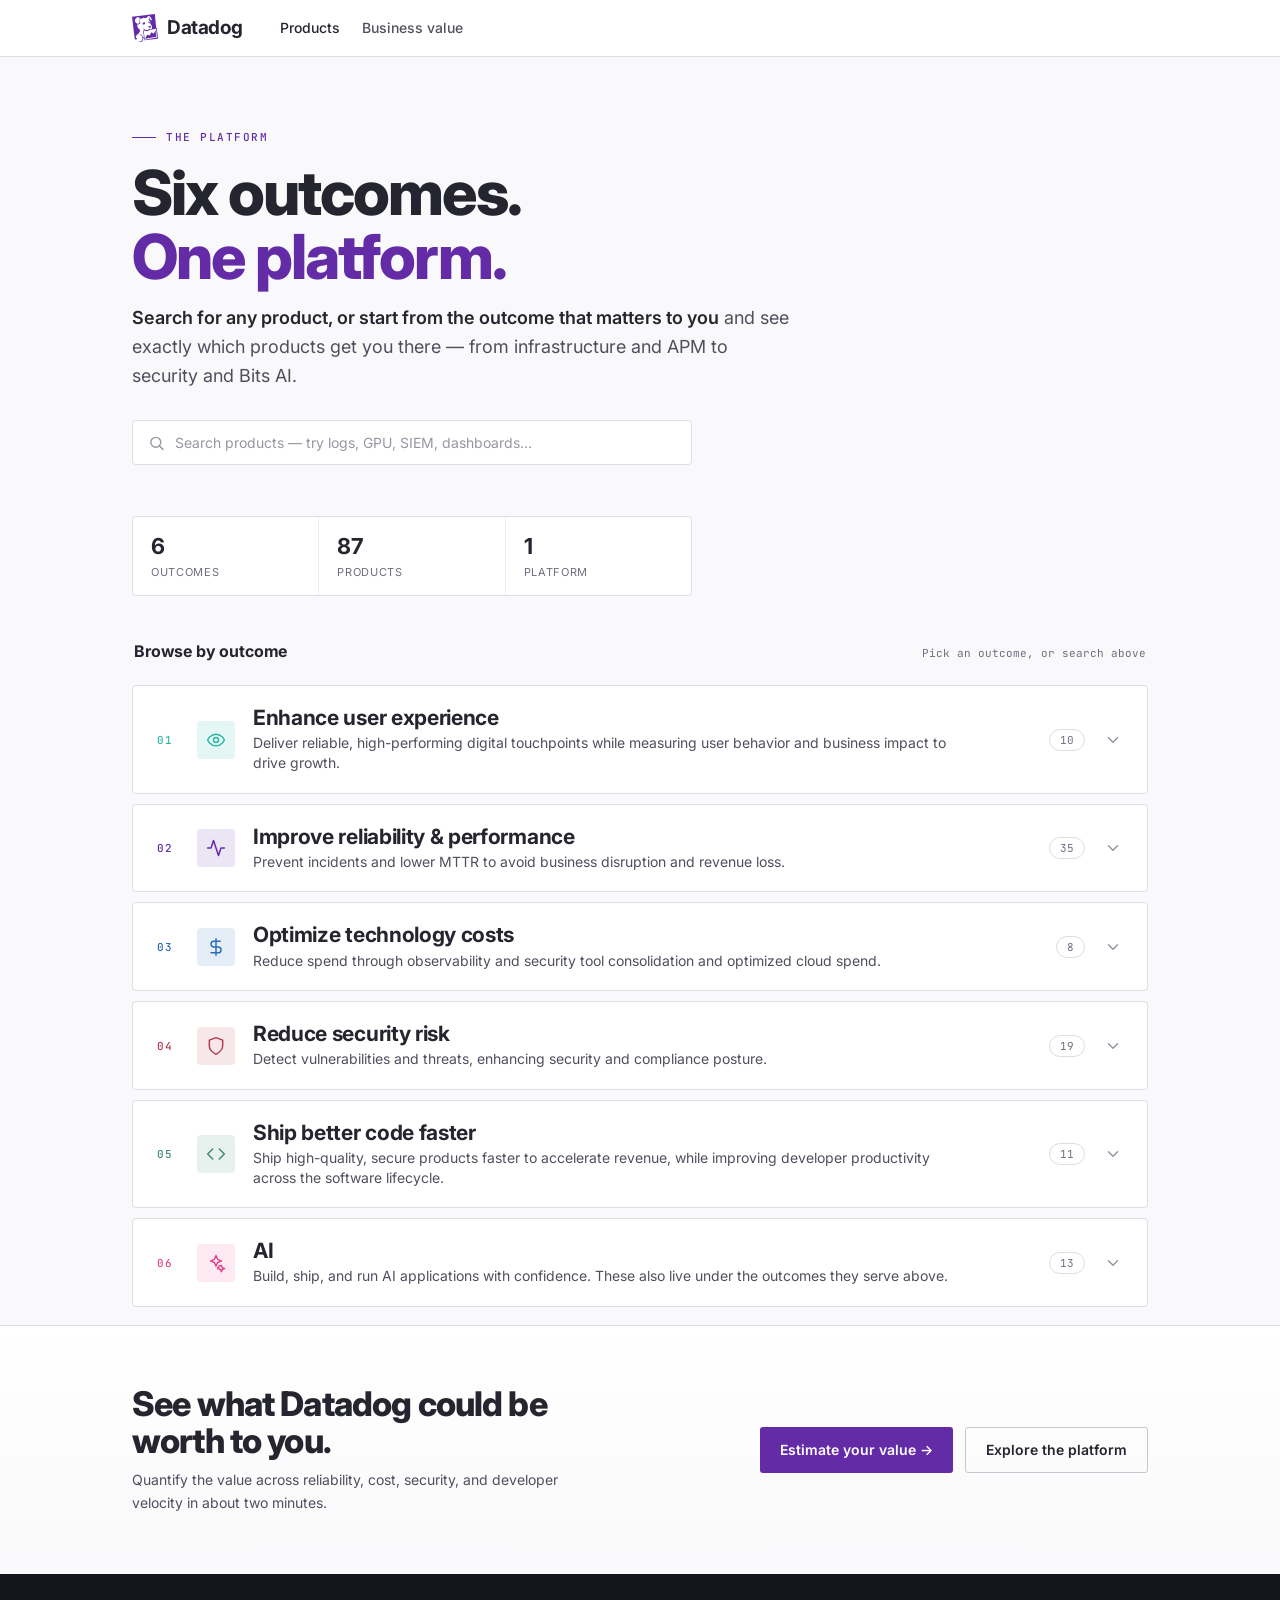
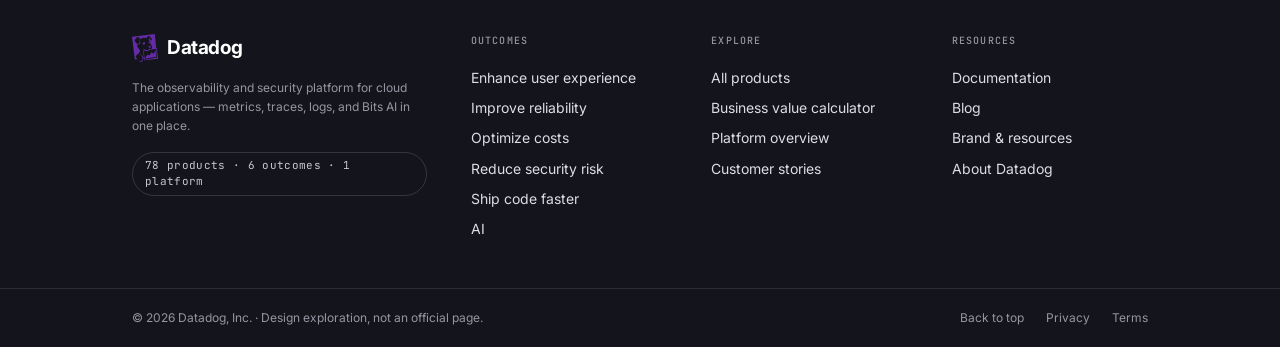
==== commit e5ed66d0: "Add files via upload" ====
--- a/index.html
+++ b/index.html
@@ -246,7 +246,7 @@
 
       <div class="stats">
         <div class="stat"><div class="v">6</div><div class="l">Outcomes</div></div>
-        <div class="stat"><div class="v">78</div><div class="l">Products</div></div>
+        <div class="stat"><div class="v">87</div><div class="l">Products</div></div>
         <div class="stat"><div class="v">1</div><div class="l">Platform</div></div>
       </div>
     </header>
@@ -264,19 +264,20 @@
           <span class="sn">01</span>
           <span class="ico-wrap"><svg viewBox="0 0 24 24" fill="none" stroke="currentColor" stroke-width="1.8" stroke-linecap="round" stroke-linejoin="round"><path d="M2 12s3-7 10-7 10 7 10 7-3 7-10 7-10-7-10-7Z"></path><circle cx="12" cy="12" r="3"></circle></svg></span>
           <span class="st"><span class="stitle">Enhance user experience</span><span class="stag">Deliver reliable, high-performing digital touchpoints while measuring user behavior and business impact to drive growth.</span></span>
-          <span class="cnt">9</span>
+          <span class="cnt">10</span>
           <span class="chev"><svg viewBox="0 0 24 24" fill="none" stroke="currentColor" stroke-width="2" stroke-linecap="round" stroke-linejoin="round"><polyline points="6 9 12 15 18 9"></polyline></svg></span>
         </button>
         <div class="sec-body"><div class="sec-inner">
-          <a class="prod" href="https://www.datadoghq.com/product/real-user-monitoring/" target="_blank" rel="noopener"><span class="r1"><span class="name">Real User Monitoring</span><span class="arr"><svg viewBox="0 0 24 24" fill="none" stroke="currentColor" stroke-width="2.2" stroke-linecap="round" stroke-linejoin="round"><line x1="7" y1="17" x2="17" y2="7"></line><polyline points="7 7 17 7 17 17"></polyline></svg></span></span><span class="desc">See issues hitting real users</span></a>
-          <a class="prod" href="https://www.datadoghq.com/product/real-user-monitoring/mobile-rum/" target="_blank" rel="noopener"><span class="r1"><span class="name">Mobile Real User Monitoring</span><span class="arr"><svg viewBox="0 0 24 24" fill="none" stroke="currentColor" stroke-width="2.2" stroke-linecap="round" stroke-linejoin="round"><line x1="7" y1="17" x2="17" y2="7"></line><polyline points="7 7 17 7 17 17"></polyline></svg></span></span><span class="desc">Mobile performance from the user's side</span></a>
-          <a class="prod" href="https://www.datadoghq.com/product/session-replay/" target="_blank" rel="noopener"><span class="r1"><span class="name">Session Replay</span><span class="arr"><svg viewBox="0 0 24 24" fill="none" stroke="currentColor" stroke-width="2.2" stroke-linecap="round" stroke-linejoin="round"><line x1="7" y1="17" x2="17" y2="7"></line><polyline points="7 7 17 7 17 17"></polyline></svg></span></span><span class="desc">Replay real sessions to find friction</span></a>
-          <a class="prod" href="https://www.datadoghq.com/product/synthetic-monitoring/" target="_blank" rel="noopener"><span class="r1"><span class="name">Synthetic Monitoring</span><span class="also">also · Reliability</span><span class="arr"><svg viewBox="0 0 24 24" fill="none" stroke="currentColor" stroke-width="2.2" stroke-linecap="round" stroke-linejoin="round"><line x1="7" y1="17" x2="17" y2="7"></line><polyline points="7 7 17 7 17 17"></polyline></svg></span></span><span class="desc">Catch problems before users do</span></a>
-          <a class="prod" href="https://www.datadoghq.com/product/product-analytics/" target="_blank" rel="noopener"><span class="r1"><span class="name">Product Analytics</span><span class="arr"><svg viewBox="0 0 24 24" fill="none" stroke="currentColor" stroke-width="2.2" stroke-linecap="round" stroke-linejoin="round"><line x1="7" y1="17" x2="17" y2="7"></line><polyline points="7 7 17 7 17 17"></polyline></svg></span></span><span class="desc">Understand how people use your product</span></a>
-          <a class="prod" href="https://www.datadoghq.com/product/experiments/" target="_blank" rel="noopener"><span class="r1"><span class="name">Experiments</span><span class="arr"><svg viewBox="0 0 24 24" fill="none" stroke="currentColor" stroke-width="2.2" stroke-linecap="round" stroke-linejoin="round"><line x1="7" y1="17" x2="17" y2="7"></line><polyline points="7 7 17 7 17 17"></polyline></svg></span></span><span class="desc">Run trusted A/B tests safely</span></a>
-          <a class="prod" href="https://www.datadoghq.com/product/mobile-app-testing/" target="_blank" rel="noopener"><span class="r1"><span class="name">Mobile App Testing</span><span class="arr"><svg viewBox="0 0 24 24" fill="none" stroke="currentColor" stroke-width="2.2" stroke-linecap="round" stroke-linejoin="round"><line x1="7" y1="17" x2="17" y2="7"></line><polyline points="7 7 17 7 17 17"></polyline></svg></span></span><span class="desc">Ship high-quality mobile apps</span></a>
-          <a class="prod" href="https://www.datadoghq.com/error-tracking/" target="_blank" rel="noopener"><span class="r1"><span class="name">Error Tracking</span><span class="also">also · Reliability</span><span class="arr"><svg viewBox="0 0 24 24" fill="none" stroke="currentColor" stroke-width="2.2" stroke-linecap="round" stroke-linejoin="round"><line x1="7" y1="17" x2="17" y2="7"></line><polyline points="7 7 17 7 17 17"></polyline></svg></span></span><span class="desc">Group and resolve user-facing errors</span></a>
-          <a class="prod" href="https://www.datadoghq.com/product/ai/llm-observability/2/" target="_blank" rel="noopener"><span class="r1"><span class="name">LLM Observability</span><span class="also">also · AI</span><span class="arr"><svg viewBox="0 0 24 24" fill="none" stroke="currentColor" stroke-width="2.2" stroke-linecap="round" stroke-linejoin="round"><line x1="7" y1="17" x2="17" y2="7"></line><polyline points="7 7 17 7 17 17"></polyline></svg></span></span><span class="desc">Keep AI features fast and trustworthy</span></a>
+          <a class="prod" href="https://www.datadoghq.com/product/real-user-monitoring/" target="_blank" rel="noopener"><span class="r1"><span class="name">Real User Monitoring</span><span class="arr"><svg viewBox="0 0 24 24" fill="none" stroke="currentColor" stroke-width="2.2" stroke-linecap="round" stroke-linejoin="round"><line x1="7" y1="17" x2="17" y2="7"></line><polyline points="7 7 17 7 17 17"></polyline></svg></span></span><span class="desc">Capture real page loads, Core Web Vitals, and front-end errors from actual users' browsers</span></a>
+          <a class="prod" href="https://www.datadoghq.com/product/real-user-monitoring/mobile-rum/" target="_blank" rel="noopener"><span class="r1"><span class="name">Mobile Real User Monitoring</span><span class="arr"><svg viewBox="0 0 24 24" fill="none" stroke="currentColor" stroke-width="2.2" stroke-linecap="round" stroke-linejoin="round"><line x1="7" y1="17" x2="17" y2="7"></line><polyline points="7 7 17 7 17 17"></polyline></svg></span></span><span class="desc">The same RUM telemetry for iOS and Android — crashes, slow renders, and network calls</span></a>
+          <a class="prod" href="https://www.datadoghq.com/product/real-user-monitoring/session-replay/" target="_blank" rel="noopener"><span class="r1"><span class="name">Session Replay</span><span class="arr"><svg viewBox="0 0 24 24" fill="none" stroke="currentColor" stroke-width="2.2" stroke-linecap="round" stroke-linejoin="round"><line x1="7" y1="17" x2="17" y2="7"></line><polyline points="7 7 17 7 17 17"></polyline></svg></span></span><span class="desc">Pixel-perfect replays of what a user saw and did, paired with the underlying telemetry</span></a>
+          <a class="prod" href="https://www.datadoghq.com/product/synthetic-monitoring/" target="_blank" rel="noopener"><span class="r1"><span class="name">Synthetic Monitoring</span><span class="also">also · Reliability</span><span class="arr"><svg viewBox="0 0 24 24" fill="none" stroke="currentColor" stroke-width="2.2" stroke-linecap="round" stroke-linejoin="round"><line x1="7" y1="17" x2="17" y2="7"></line><polyline points="7 7 17 7 17 17"></polyline></svg></span></span><span class="desc">Scripted browser and API tests that run on a schedule from global locations to catch issues before users do</span></a>
+          <a class="prod" href="https://www.datadoghq.com/product/product-analytics/" target="_blank" rel="noopener"><span class="r1"><span class="name">Product Analytics</span><span class="arr"><svg viewBox="0 0 24 24" fill="none" stroke="currentColor" stroke-width="2.2" stroke-linecap="round" stroke-linejoin="round"><line x1="7" y1="17" x2="17" y2="7"></line><polyline points="7 7 17 7 17 17"></polyline></svg></span></span><span class="desc">Funnels, retention, and user-path analysis built on the same RUM data engineering already uses</span></a>
+          <a class="prod" href="https://www.datadoghq.com/product/experiments/" target="_blank" rel="noopener"><span class="r1"><span class="name">Experiments</span><span class="arr"><svg viewBox="0 0 24 24" fill="none" stroke="currentColor" stroke-width="2.2" stroke-linecap="round" stroke-linejoin="round"><line x1="7" y1="17" x2="17" y2="7"></line><polyline points="7 7 17 7 17 17"></polyline></svg></span></span><span class="desc">Feature experimentation and A/B testing tied directly to your observability data</span></a>
+          <a class="prod" href="https://www.datadoghq.com/product/mobile-app-testing/" target="_blank" rel="noopener"><span class="r1"><span class="name">Mobile App Testing</span><span class="arr"><svg viewBox="0 0 24 24" fill="none" stroke="currentColor" stroke-width="2.2" stroke-linecap="round" stroke-linejoin="round"><line x1="7" y1="17" x2="17" y2="7"></line><polyline points="7 7 17 7 17 17"></polyline></svg></span></span><span class="desc">Codeless, real-device testing for the mobile flows that matter most</span></a>
+          <a class="prod" href="https://www.datadoghq.com/product/error-tracking/" target="_blank" rel="noopener"><span class="r1"><span class="name">Error Tracking</span><span class="also">also · Reliability</span><span class="arr"><svg viewBox="0 0 24 24" fill="none" stroke="currentColor" stroke-width="2.2" stroke-linecap="round" stroke-linejoin="round"><line x1="7" y1="17" x2="17" y2="7"></line><polyline points="7 7 17 7 17 17"></polyline></svg></span></span><span class="desc">Automatically dedupes errors from logs, APM, and RUM into issues so teams don't chase the same crash twice</span></a>
+          <a class="prod" href="https://www.datadoghq.com/products/ai/agent-observability/" target="_blank" rel="noopener"><span class="r1"><span class="name">Agent Observability</span><span class="also">also · AI</span><span class="arr"><svg viewBox="0 0 24 24" fill="none" stroke="currentColor" stroke-width="2.2" stroke-linecap="round" stroke-linejoin="round"><line x1="7" y1="17" x2="17" y2="7"></line><polyline points="7 7 17 7 17 17"></polyline></svg></span></span><span class="desc">Trace every step of an agent's execution and track output quality, token usage, latency, and cost (formerly LLM Observability)</span></a>
+          <a class="prod" href="https://docs.datadoghq.com/journey_monitoring/" target="_blank" rel="noopener"><span class="r1"><span class="name">Journey Monitoring</span><span class="arr"><svg viewBox="0 0 24 24" fill="none" stroke="currentColor" stroke-width="2.2" stroke-linecap="round" stroke-linejoin="round"><line x1="7" y1="17" x2="17" y2="7"></line><polyline points="7 7 17 7 17 17"></polyline></svg></span></span><span class="desc">Brings traffic, conversion, uptime, and errors from RUM, Synthetics, and Product Analytics into one view of every critical user flow</span></a>
         </div></div>
       </section>
 
@@ -286,48 +287,49 @@
           <span class="sn">02</span>
           <span class="ico-wrap"><svg viewBox="0 0 24 24" fill="none" stroke="currentColor" stroke-width="1.8" stroke-linecap="round" stroke-linejoin="round"><path d="M22 12h-4l-3 9L9 3l-3 9H2"></path></svg></span>
           <span class="st"><span class="stitle">Improve reliability &amp; performance</span><span class="stag">Prevent incidents and lower MTTR to avoid business disruption and revenue loss.</span></span>
-          <span class="cnt">34</span>
+          <span class="cnt">35</span>
           <span class="chev"><svg viewBox="0 0 24 24" fill="none" stroke="currentColor" stroke-width="2" stroke-linecap="round" stroke-linejoin="round"><polyline points="6 9 12 15 18 9"></polyline></svg></span>
         </button>
         <div class="sec-body"><div class="sec-inner">
           <div class="sub">Core monitoring</div>
-          <a class="prod" href="https://www.datadoghq.com/product/infrastructure-monitoring/" target="_blank" rel="noopener"><span class="r1"><span class="name">Infrastructure Monitoring</span><span class="arr"><svg viewBox="0 0 24 24" fill="none" stroke="currentColor" stroke-width="2.2" stroke-linecap="round" stroke-linejoin="round"><line x1="7" y1="17" x2="17" y2="7"></line><polyline points="7 7 17 7 17 17"></polyline></svg></span></span><span class="desc">Full-stack visibility into hosts and services</span></a>
-          <a class="prod" href="https://www.datadoghq.com/product/apm/" target="_blank" rel="noopener"><span class="r1"><span class="name">APM</span><span class="arr"><svg viewBox="0 0 24 24" fill="none" stroke="currentColor" stroke-width="2.2" stroke-linecap="round" stroke-linejoin="round"><line x1="7" y1="17" x2="17" y2="7"></line><polyline points="7 7 17 7 17 17"></polyline></svg></span></span><span class="desc">Trace requests across cloud-scale apps</span></a>
-          <a class="prod" href="https://www.datadoghq.com/product/universal-service-monitoring/" target="_blank" rel="noopener"><span class="r1"><span class="name">Universal Service Monitoring</span><span class="arr"><svg viewBox="0 0 24 24" fill="none" stroke="currentColor" stroke-width="2.2" stroke-linecap="round" stroke-linejoin="round"><line x1="7" y1="17" x2="17" y2="7"></line><polyline points="7 7 17 7 17 17"></polyline></svg></span></span><span class="desc">Map services without code changes</span></a>
-          <a class="prod" href="https://www.datadoghq.com/product/network-monitoring/" target="_blank" rel="noopener"><span class="r1"><span class="name">Network Monitoring</span><span class="arr"><svg viewBox="0 0 24 24" fill="none" stroke="currentColor" stroke-width="2.2" stroke-linecap="round" stroke-linejoin="round"><line x1="7" y1="17" x2="17" y2="7"></line><polyline points="7 7 17 7 17 17"></polyline></svg></span></span><span class="desc">Visibility across clouds and devices</span></a>
-          <a class="prod" href="https://www.datadoghq.com/product/container-monitoring/" target="_blank" rel="noopener"><span class="r1"><span class="name">Container Monitoring</span><span class="arr"><svg viewBox="0 0 24 24" fill="none" stroke="currentColor" stroke-width="2.2" stroke-linecap="round" stroke-linejoin="round"><line x1="7" y1="17" x2="17" y2="7"></line><polyline points="7 7 17 7 17 17"></polyline></svg></span></span><span class="desc">Insight and optimization for containers</span></a>
-          <a class="prod" href="https://www.datadoghq.com/product/serverless-monitoring/" target="_blank" rel="noopener"><span class="r1"><span class="name">Serverless Monitoring</span><span class="arr"><svg viewBox="0 0 24 24" fill="none" stroke="currentColor" stroke-width="2.2" stroke-linecap="round" stroke-linejoin="round"><line x1="7" y1="17" x2="17" y2="7"></line><polyline points="7 7 17 7 17 17"></polyline></svg></span></span><span class="desc">Fix serverless performance issues</span></a>
-          <a class="prod" href="https://www.datadoghq.com/product/metrics/" target="_blank" rel="noopener"><span class="r1"><span class="name">Metrics</span><span class="arr"><svg viewBox="0 0 24 24" fill="none" stroke="currentColor" stroke-width="2.2" stroke-linecap="round" stroke-linejoin="round"><line x1="7" y1="17" x2="17" y2="7"></line><polyline points="7 7 17 7 17 17"></polyline></svg></span></span><span class="desc">Unify metrics from your whole environment</span></a>
-          <a class="prod" href="https://www.datadoghq.com/product/log-management/" target="_blank" rel="noopener"><span class="r1"><span class="name">Log Management</span><span class="arr"><svg viewBox="0 0 24 24" fill="none" stroke="currentColor" stroke-width="2.2" stroke-linecap="round" stroke-linejoin="round"><line x1="7" y1="17" x2="17" y2="7"></line><polyline points="7 7 17 7 17 17"></polyline></svg></span></span><span class="desc">Full-stack logging at any scale</span></a>
-          <a class="prod" href="https://www.datadoghq.com/product/database-monitoring/" target="_blank" rel="noopener"><span class="r1"><span class="name">Database Monitoring</span><span class="arr"><svg viewBox="0 0 24 24" fill="none" stroke="currentColor" stroke-width="2.2" stroke-linecap="round" stroke-linejoin="round"><line x1="7" y1="17" x2="17" y2="7"></line><polyline points="7 7 17 7 17 17"></polyline></svg></span></span><span class="desc">Resolve slow queries across fleets</span></a>
-          <a class="prod" href="https://www.datadoghq.com/product/code-profiling/" target="_blank" rel="noopener"><span class="r1"><span class="name">Continuous Profiler</span><span class="also">also · Costs</span><span class="arr"><svg viewBox="0 0 24 24" fill="none" stroke="currentColor" stroke-width="2.2" stroke-linecap="round" stroke-linejoin="round"><line x1="7" y1="17" x2="17" y2="7"></line><polyline points="7 7 17 7 17 17"></polyline></svg></span></span><span class="desc">Always-on profiling to keep code lean</span></a>
+          <a class="prod" href="https://www.datadoghq.com/product/infrastructure-monitoring/" target="_blank" rel="noopener"><span class="r1"><span class="name">Infrastructure Monitoring</span><span class="arr"><svg viewBox="0 0 24 24" fill="none" stroke="currentColor" stroke-width="2.2" stroke-linecap="round" stroke-linejoin="round"><line x1="7" y1="17" x2="17" y2="7"></line><polyline points="7 7 17 7 17 17"></polyline></svg></span></span><span class="desc">Agent-based host, VM, and cloud metrics with auto-discovery, host maps, and 1,000+ integrations</span></a>
+          <a class="prod" href="https://www.datadoghq.com/product/apm/" target="_blank" rel="noopener"><span class="r1"><span class="name">APM</span><span class="arr"><svg viewBox="0 0 24 24" fill="none" stroke="currentColor" stroke-width="2.2" stroke-linecap="round" stroke-linejoin="round"><line x1="7" y1="17" x2="17" y2="7"></line><polyline points="7 7 17 7 17 17"></polyline></svg></span></span><span class="desc">Distributed tracing that follows requests across services, with flame graphs, service maps, and trace-to-log correlation</span></a>
+          <a class="prod" href="https://www.datadoghq.com/product/universal-service-monitoring/" target="_blank" rel="noopener"><span class="r1"><span class="name">Universal Service Monitoring</span><span class="arr"><svg viewBox="0 0 24 24" fill="none" stroke="currentColor" stroke-width="2.2" stroke-linecap="round" stroke-linejoin="round"><line x1="7" y1="17" x2="17" y2="7"></line><polyline points="7 7 17 7 17 17"></polyline></svg></span></span><span class="desc">eBPF-based golden-signal visibility for services not yet instrumented with APM — no code changes</span></a>
+          <a class="prod" href="https://www.datadoghq.com/product/network-monitoring/" target="_blank" rel="noopener"><span class="r1"><span class="name">Network Monitoring</span><span class="arr"><svg viewBox="0 0 24 24" fill="none" stroke="currentColor" stroke-width="2.2" stroke-linecap="round" stroke-linejoin="round"><line x1="7" y1="17" x2="17" y2="7"></line><polyline points="7 7 17 7 17 17"></polyline></svg></span></span><span class="desc">Unified visibility across cloud traffic flows and SNMP devices like switches, routers, and firewalls</span></a>
+          <a class="prod" href="https://www.datadoghq.com/product/container-monitoring/" target="_blank" rel="noopener"><span class="r1"><span class="name">Container Monitoring</span><span class="arr"><svg viewBox="0 0 24 24" fill="none" stroke="currentColor" stroke-width="2.2" stroke-linecap="round" stroke-linejoin="round"><line x1="7" y1="17" x2="17" y2="7"></line><polyline points="7 7 17 7 17 17"></polyline></svg></span></span><span class="desc">Real-time visibility into Docker and Kubernetes workloads, resource usage, and orchestration health</span></a>
+          <a class="prod" href="https://www.datadoghq.com/product/serverless-monitoring/" target="_blank" rel="noopener"><span class="r1"><span class="name">Serverless Monitoring</span><span class="arr"><svg viewBox="0 0 24 24" fill="none" stroke="currentColor" stroke-width="2.2" stroke-linecap="round" stroke-linejoin="round"><line x1="7" y1="17" x2="17" y2="7"></line><polyline points="7 7 17 7 17 17"></polyline></svg></span></span><span class="desc">End-to-end visibility into AWS Lambda and Azure Functions, including cold starts, invocations, and cost</span></a>
+          <a class="prod" href="https://www.datadoghq.com/product/metrics/" target="_blank" rel="noopener"><span class="r1"><span class="name">Metrics</span><span class="arr"><svg viewBox="0 0 24 24" fill="none" stroke="currentColor" stroke-width="2.2" stroke-linecap="round" stroke-linejoin="round"><line x1="7" y1="17" x2="17" y2="7"></line><polyline points="7 7 17 7 17 17"></polyline></svg></span></span><span class="desc">Graph and alert on any numeric signal — standard, custom, and distribution metrics, including business KPIs</span></a>
+          <a class="prod" href="https://www.datadoghq.com/product/log-management/" target="_blank" rel="noopener"><span class="r1"><span class="name">Log Management</span><span class="arr"><svg viewBox="0 0 24 24" fill="none" stroke="currentColor" stroke-width="2.2" stroke-linecap="round" stroke-linejoin="round"><line x1="7" y1="17" x2="17" y2="7"></line><polyline points="7 7 17 7 17 17"></polyline></svg></span></span><span class="desc">Decouples ingestion from indexing, so you collect everything but only pay to index what you search</span></a>
+          <a class="prod" href="https://www.datadoghq.com/product/database-monitoring/" target="_blank" rel="noopener"><span class="r1"><span class="name">Database Monitoring</span><span class="arr"><svg viewBox="0 0 24 24" fill="none" stroke="currentColor" stroke-width="2.2" stroke-linecap="round" stroke-linejoin="round"><line x1="7" y1="17" x2="17" y2="7"></line><polyline points="7 7 17 7 17 17"></polyline></svg></span></span><span class="desc">Query-level visibility into slow queries, explain plans, and host health for Postgres, MySQL, SQL Server, and more</span></a>
+          <a class="prod" href="https://www.datadoghq.com/product/code-profiling/" target="_blank" rel="noopener"><span class="r1"><span class="name">Continuous Profiler</span><span class="also">also · Costs</span><span class="arr"><svg viewBox="0 0 24 24" fill="none" stroke="currentColor" stroke-width="2.2" stroke-linecap="round" stroke-linejoin="round"><line x1="7" y1="17" x2="17" y2="7"></line><polyline points="7 7 17 7 17 17"></polyline></svg></span></span><span class="desc">Always-on, code-level visibility into how methods consume CPU, memory, and other resources in production</span></a>
           <div class="sub">Data observability</div>
-          <a class="prod" href="https://docs.datadoghq.com/data_observability/" target="_blank" rel="noopener"><span class="r1"><span class="name">Data Observability</span><span class="arr"><svg viewBox="0 0 24 24" fill="none" stroke="currentColor" stroke-width="2.2" stroke-linecap="round" stroke-linejoin="round"><line x1="7" y1="17" x2="17" y2="7"></line><polyline points="7 7 17 7 17 17"></polyline></svg></span></span><span class="desc">Reliable data for analytics and AI</span></a>
-          <a class="prod" href="https://www.datadoghq.com/product/data-observability/quality-monitoring/" target="_blank" rel="noopener"><span class="r1"><span class="name">Data Quality Monitoring</span><span class="arr"><svg viewBox="0 0 24 24" fill="none" stroke="currentColor" stroke-width="2.2" stroke-linecap="round" stroke-linejoin="round"><line x1="7" y1="17" x2="17" y2="7"></line><polyline points="7 7 17 7 17 17"></polyline></svg></span></span><span class="desc">Detect and prevent data quality issues</span></a>
-          <a class="prod" href="https://www.datadoghq.com/product/data-streams-monitoring/" target="_blank" rel="noopener"><span class="r1"><span class="name">Data Streams Monitoring</span><span class="arr"><svg viewBox="0 0 24 24" fill="none" stroke="currentColor" stroke-width="2.2" stroke-linecap="round" stroke-linejoin="round"><line x1="7" y1="17" x2="17" y2="7"></line><polyline points="7 7 17 7 17 17"></polyline></svg></span></span><span class="desc">Track streaming pipeline performance</span></a>
+          <a class="prod" href="https://docs.datadoghq.com/data_observability/" target="_blank" rel="noopener"><span class="r1"><span class="name">Data Observability</span><span class="arr"><svg viewBox="0 0 24 24" fill="none" stroke="currentColor" stroke-width="2.2" stroke-linecap="round" stroke-linejoin="round"><line x1="7" y1="17" x2="17" y2="7"></line><polyline points="7 7 17 7 17 17"></polyline></svg></span></span><span class="desc">Unifies quality and jobs monitoring from production through consumption to keep data reliable for analytics and AI</span></a>
+          <a class="prod" href="https://www.datadoghq.com/product/data-observability/quality-monitoring/" target="_blank" rel="noopener"><span class="r1"><span class="name">Quality Monitoring</span><span class="arr"><svg viewBox="0 0 24 24" fill="none" stroke="currentColor" stroke-width="2.2" stroke-linecap="round" stroke-linejoin="round"><line x1="7" y1="17" x2="17" y2="7"></line><polyline points="7 7 17 7 17 17"></polyline></svg></span></span><span class="desc">Catches freshness, volume, schema, and accuracy problems in tables before they reach dashboards or models</span></a>
+          <a class="prod" href="https://www.datadoghq.com/product/data-streams-monitoring/" target="_blank" rel="noopener"><span class="r1"><span class="name">Data Streams Monitoring</span><span class="arr"><svg viewBox="0 0 24 24" fill="none" stroke="currentColor" stroke-width="2.2" stroke-linecap="round" stroke-linejoin="round"><line x1="7" y1="17" x2="17" y2="7"></line><polyline points="7 7 17 7 17 17"></polyline></svg></span></span><span class="desc">Maps lag and throughput across Kafka, RabbitMQ, and more to pinpoint bottlenecks in event-driven systems</span></a>
+          <a class="prod" href="https://www.datadoghq.com/product/data-observability/jobs-monitoring/" target="_blank" rel="noopener"><span class="r1"><span class="name">Jobs Monitoring</span><span class="arr"><svg viewBox="0 0 24 24" fill="none" stroke="currentColor" stroke-width="2.2" stroke-linecap="round" stroke-linejoin="round"><line x1="7" y1="17" x2="17" y2="7"></line><polyline points="7 7 17 7 17 17"></polyline></svg></span></span><span class="desc">Savings-tied recommendations for Spark and Databricks pipelines that can run for hours and cost thousands a month</span></a>
           <div class="sub">Incident response &amp; automation</div>
-          <a class="prod" href="https://www.datadoghq.com/product/incident-response/" target="_blank" rel="noopener"><span class="r1"><span class="name">Incident Response</span><span class="arr"><svg viewBox="0 0 24 24" fill="none" stroke="currentColor" stroke-width="2.2" stroke-linecap="round" stroke-linejoin="round"><line x1="7" y1="17" x2="17" y2="7"></line><polyline points="7 7 17 7 17 17"></polyline></svg></span></span><span class="desc">Monitor, page, and manage in one flow</span></a>
-          <a class="prod" href="https://www.datadoghq.com/product/software-catalog/" target="_blank" rel="noopener"><span class="r1"><span class="name">Software Catalog</span><span class="arr"><svg viewBox="0 0 24 24" fill="none" stroke="currentColor" stroke-width="2.2" stroke-linecap="round" stroke-linejoin="round"><line x1="7" y1="17" x2="17" y2="7"></line><polyline points="7 7 17 7 17 17"></polyline></svg></span></span><span class="desc">Central hub for ownership and dependencies</span></a>
-          <a class="prod" href="https://www.datadoghq.com/product/service-level-objectives/" target="_blank" rel="noopener"><span class="r1"><span class="name">Service Level Objectives</span><span class="arr"><svg viewBox="0 0 24 24" fill="none" stroke="currentColor" stroke-width="2.2" stroke-linecap="round" stroke-linejoin="round"><line x1="7" y1="17" x2="17" y2="7"></line><polyline points="7 7 17 7 17 17"></polyline></svg></span></span><span class="desc">Actionable, context-driven SLOs</span></a>
-          <a class="prod" href="https://www.datadoghq.com/product/case-management/" target="_blank" rel="noopener"><span class="r1"><span class="name">Case Management</span><span class="arr"><svg viewBox="0 0 24 24" fill="none" stroke="currentColor" stroke-width="2.2" stroke-linecap="round" stroke-linejoin="round"><line x1="7" y1="17" x2="17" y2="7"></line><polyline points="7 7 17 7 17 17"></polyline></svg></span></span><span class="desc">Triage, assign, and close tickets faster</span></a>
-          <a class="prod" href="https://www.datadoghq.com/product/workflow-automation/" target="_blank" rel="noopener"><span class="r1"><span class="name">Workflow Automation</span><span class="arr"><svg viewBox="0 0 24 24" fill="none" stroke="currentColor" stroke-width="2.2" stroke-linecap="round" stroke-linejoin="round"><line x1="7" y1="17" x2="17" y2="7"></line><polyline points="7 7 17 7 17 17"></polyline></svg></span></span><span class="desc">Automate remediation across your stack</span></a>
-          <a class="prod" href="https://www.datadoghq.com/product/app-builder/" target="_blank" rel="noopener"><span class="r1"><span class="name">App Builder</span><span class="arr"><svg viewBox="0 0 24 24" fill="none" stroke="currentColor" stroke-width="2.2" stroke-linecap="round" stroke-linejoin="round"><line x1="7" y1="17" x2="17" y2="7"></line><polyline points="7 7 17 7 17 17"></polyline></svg></span></span><span class="desc">Custom apps to speed up remediation</span></a>
-          <a class="prod" href="https://www.datadoghq.com/product/ai/bits-ai-sre/" target="_blank" rel="noopener"><span class="r1"><span class="name">Bits AI SRE</span><span class="also">also · AI</span><span class="arr"><svg viewBox="0 0 24 24" fill="none" stroke="currentColor" stroke-width="2.2" stroke-linecap="round" stroke-linejoin="round"><line x1="7" y1="17" x2="17" y2="7"></line><polyline points="7 7 17 7 17 17"></polyline></svg></span></span><span class="desc">Autonomous incident investigations</span></a>
-          <a class="prod" href="https://www.datadoghq.com/product/ai/bits-ai-agents/" target="_blank" rel="noopener"><span class="r1"><span class="name">Bits AI Agents</span><span class="also">also · AI</span><span class="arr"><svg viewBox="0 0 24 24" fill="none" stroke="currentColor" stroke-width="2.2" stroke-linecap="round" stroke-linejoin="round"><line x1="7" y1="17" x2="17" y2="7"></line><polyline points="7 7 17 7 17 17"></polyline></svg></span></span><span class="desc">AI agents for triage and fixes</span></a>
-          <a class="prod" href="https://www.datadoghq.com/product/platform/watchdog/" target="_blank" rel="noopener"><span class="r1"><span class="name">Watchdog</span><span class="also">also · AI</span><span class="arr"><svg viewBox="0 0 24 24" fill="none" stroke="currentColor" stroke-width="2.2" stroke-linecap="round" stroke-linejoin="round"><line x1="7" y1="17" x2="17" y2="7"></line><polyline points="7 7 17 7 17 17"></polyline></svg></span></span><span class="desc">AI anomaly detection across the platform</span></a>
-          <a class="prod" href="https://www.datadoghq.com/product/event-management/" target="_blank" rel="noopener"><span class="r1"><span class="name">Event Management</span><span class="arr"><svg viewBox="0 0 24 24" fill="none" stroke="currentColor" stroke-width="2.2" stroke-linecap="round" stroke-linejoin="round"><line x1="7" y1="17" x2="17" y2="7"></line><polyline points="7 7 17 7 17 17"></polyline></svg></span></span><span class="desc">Turn alert noise into actionable events</span></a>
-          <a class="prod" href="https://www.datadoghq.com/product/platform/alerts/" target="_blank" rel="noopener"><span class="r1"><span class="name">Actionable Alerting</span><span class="arr"><svg viewBox="0 0 24 24" fill="none" stroke="currentColor" stroke-width="2.2" stroke-linecap="round" stroke-linejoin="round"><line x1="7" y1="17" x2="17" y2="7"></line><polyline points="7 7 17 7 17 17"></polyline></svg></span></span><span class="desc">ML-driven alerts, fewer false alarms</span></a>
+          <a class="prod" href="https://www.datadoghq.com/product/incident-response/" target="_blank" rel="noopener"><span class="r1"><span class="name">Incident Response</span><span class="arr"><svg viewBox="0 0 24 24" fill="none" stroke="currentColor" stroke-width="2.2" stroke-linecap="round" stroke-linejoin="round"><line x1="7" y1="17" x2="17" y2="7"></line><polyline points="7 7 17 7 17 17"></polyline></svg></span></span><span class="desc">Declare, run, and review incidents inside Datadog, with on-call, Slack, and timeline built in</span></a>
+          <a class="prod" href="https://www.datadoghq.com/product/software-catalog/" target="_blank" rel="noopener"><span class="r1"><span class="name">Software Catalog</span><span class="arr"><svg viewBox="0 0 24 24" fill="none" stroke="currentColor" stroke-width="2.2" stroke-linecap="round" stroke-linejoin="round"><line x1="7" y1="17" x2="17" y2="7"></line><polyline points="7 7 17 7 17 17"></polyline></svg></span></span><span class="desc">The source of truth for who owns each service — dependencies, on-call, performance, and security posture</span></a>
+          <a class="prod" href="https://www.datadoghq.com/product/service-level-objectives/" target="_blank" rel="noopener"><span class="r1"><span class="name">Service Level Objectives</span><span class="arr"><svg viewBox="0 0 24 24" fill="none" stroke="currentColor" stroke-width="2.2" stroke-linecap="round" stroke-linejoin="round"><line x1="7" y1="17" x2="17" y2="7"></line><polyline points="7 7 17 7 17 17"></polyline></svg></span></span><span class="desc">Define and track reliability targets and error budgets against live telemetry</span></a>
+          <a class="prod" href="https://www.datadoghq.com/product/case-management/" target="_blank" rel="noopener"><span class="r1"><span class="name">Case Management</span><span class="arr"><svg viewBox="0 0 24 24" fill="none" stroke="currentColor" stroke-width="2.2" stroke-linecap="round" stroke-linejoin="round"><line x1="7" y1="17" x2="17" y2="7"></line><polyline points="7 7 17 7 17 17"></polyline></svg></span></span><span class="desc">A lightweight work-tracking queue that keeps the supporting telemetry attached to every ticket</span></a>
+          <a class="prod" href="https://www.datadoghq.com/product/workflow-automation/" target="_blank" rel="noopener"><span class="r1"><span class="name">Workflow Automation</span><span class="arr"><svg viewBox="0 0 24 24" fill="none" stroke="currentColor" stroke-width="2.2" stroke-linecap="round" stroke-linejoin="round"><line x1="7" y1="17" x2="17" y2="7"></line><polyline points="7 7 17 7 17 17"></polyline></svg></span></span><span class="desc">Drag-and-drop, now agent-driven, automation that runs remediation when conditions are met</span></a>
+          <a class="prod" href="https://www.datadoghq.com/product/app-builder/" target="_blank" rel="noopener"><span class="r1"><span class="name">App Builder</span><span class="arr"><svg viewBox="0 0 24 24" fill="none" stroke="currentColor" stroke-width="2.2" stroke-linecap="round" stroke-linejoin="round"><line x1="7" y1="17" x2="17" y2="7"></line><polyline points="7 7 17 7 17 17"></polyline></svg></span></span><span class="desc">Build low-code internal tools that act on Datadog data to accelerate remediation</span></a>
+          <a class="prod" href="https://www.datadoghq.com/product/ai/bits-investigation/" target="_blank" rel="noopener"><span class="r1"><span class="name">Bits Investigation</span><span class="also">also · AI</span><span class="arr"><svg viewBox="0 0 24 24" fill="none" stroke="currentColor" stroke-width="2.2" stroke-linecap="round" stroke-linejoin="round"><line x1="7" y1="17" x2="17" y2="7"></line><polyline points="7 7 17 7 17 17"></polyline></svg></span></span><span class="desc">AI-driven, step-by-step investigations that pinpoint root cause across incidents, test failures, and findings</span></a>
+          <a class="prod" href="https://www.datadoghq.com/product/ai/bits-ai-agents/" target="_blank" rel="noopener"><span class="r1"><span class="name">Bits AI Agents</span><span class="also">also · AI</span><span class="arr"><svg viewBox="0 0 24 24" fill="none" stroke="currentColor" stroke-width="2.2" stroke-linecap="round" stroke-linejoin="round"><line x1="7" y1="17" x2="17" y2="7"></line><polyline points="7 7 17 7 17 17"></polyline></svg></span></span><span class="desc">AI agents that surface context, accelerate triage, and support remediation for SREs, developers, and security teams</span></a>
+          <a class="prod" href="https://www.datadoghq.com/product/platform/watchdog/" target="_blank" rel="noopener"><span class="r1"><span class="name">Watchdog</span><span class="also">also · AI</span><span class="arr"><svg viewBox="0 0 24 24" fill="none" stroke="currentColor" stroke-width="2.2" stroke-linecap="round" stroke-linejoin="round"><line x1="7" y1="17" x2="17" y2="7"></line><polyline points="7 7 17 7 17 17"></polyline></svg></span></span><span class="desc">Automatic anomaly detection that flags unusual behavior with no manual alert setup</span></a>
+          <a class="prod" href="https://www.datadoghq.com/product/event-management/" target="_blank" rel="noopener"><span class="r1"><span class="name">Event Management</span><span class="arr"><svg viewBox="0 0 24 24" fill="none" stroke="currentColor" stroke-width="2.2" stroke-linecap="round" stroke-linejoin="round"><line x1="7" y1="17" x2="17" y2="7"></line><polyline points="7 7 17 7 17 17"></polyline></svg></span></span><span class="desc">Aggregates and correlates events across tools so responders see signal, not noise</span></a>
+          <a class="prod" href="https://www.datadoghq.com/product/platform/alerts/" target="_blank" rel="noopener"><span class="r1"><span class="name">Alerts</span><span class="arr"><svg viewBox="0 0 24 24" fill="none" stroke="currentColor" stroke-width="2.2" stroke-linecap="round" stroke-linejoin="round"><line x1="7" y1="17" x2="17" y2="7"></line><polyline points="7 7 17 7 17 17"></polyline></svg></span></span><span class="desc">Eliminate false positives with actionable, ML-driven alerting across all telemetry types (formerly Actionable Alerting)</span></a>
           <div class="sub">Platform &amp; foundation</div>
-          <a class="prod" href="https://www.datadoghq.com/product/platform/dashboards/" target="_blank" rel="noopener"><span class="r1"><span class="name">Interactive Dashboards</span><span class="arr"><svg viewBox="0 0 24 24" fill="none" stroke="currentColor" stroke-width="2.2" stroke-linecap="round" stroke-linejoin="round"><line x1="7" y1="17" x2="17" y2="7"></line><polyline points="7 7 17 7 17 17"></polyline></svg></span></span><span class="desc">Correlate metrics, traces, and logs</span></a>
-          <a class="prod" href="https://docs.datadoghq.com/notebooks/" target="_blank" rel="noopener"><span class="r1"><span class="name">Notebooks</span><span class="arr"><svg viewBox="0 0 24 24" fill="none" stroke="currentColor" stroke-width="2.2" stroke-linecap="round" stroke-linejoin="round"><line x1="7" y1="17" x2="17" y2="7"></line><polyline points="7 7 17 7 17 17"></polyline></svg></span></span><span class="desc">Collaborative documents with live data</span></a>
-          <a class="prod" href="https://www.datadoghq.com/product/fleet-automation/" target="_blank" rel="noopener"><span class="r1"><span class="name">Fleet Automation</span><span class="arr"><svg viewBox="0 0 24 24" fill="none" stroke="currentColor" stroke-width="2.2" stroke-linecap="round" stroke-linejoin="round"><line x1="7" y1="17" x2="17" y2="7"></line><polyline points="7 7 17 7 17 17"></polyline></svg></span></span><span class="desc">Observe and configure agents at scale</span></a>
-          <a class="prod" href="https://www.datadoghq.com/product/cloudcraft/" target="_blank" rel="noopener"><span class="r1"><span class="name">Cloudcraft</span><span class="arr"><svg viewBox="0 0 24 24" fill="none" stroke="currentColor" stroke-width="2.2" stroke-linecap="round" stroke-linejoin="round"><line x1="7" y1="17" x2="17" y2="7"></line><polyline points="7 7 17 7 17 17"></polyline></svg></span></span><span class="desc">Live diagrams of your cloud architecture</span></a>
-          <a class="prod" href="https://www.datadoghq.com/product/coscreen/" target="_blank" rel="noopener"><span class="r1"><span class="name">CoScreen</span><span class="arr"><svg viewBox="0 0 24 24" fill="none" stroke="currentColor" stroke-width="2.2" stroke-linecap="round" stroke-linejoin="round"><line x1="7" y1="17" x2="17" y2="7"></line><polyline points="7 7 17 7 17 17"></polyline></svg></span></span><span class="desc">Real-time screen sharing for engineers</span></a>
-          <a class="prod" href="https://docs.datadoghq.com/account_management/teams/" target="_blank" rel="noopener"><span class="r1"><span class="name">Teams</span><span class="arr"><svg viewBox="0 0 24 24" fill="none" stroke="currentColor" stroke-width="2.2" stroke-linecap="round" stroke-linejoin="round"><line x1="7" y1="17" x2="17" y2="7"></line><polyline points="7 7 17 7 17 17"></polyline></svg></span></span><span class="desc">Organize assets and views by team</span></a>
-          <a class="prod" href="https://www.datadoghq.com/product/platform/integrations/" target="_blank" rel="noopener"><span class="r1"><span class="name">Integrations</span><span class="arr"><svg viewBox="0 0 24 24" fill="none" stroke="currentColor" stroke-width="2.2" stroke-linecap="round" stroke-linejoin="round"><line x1="7" y1="17" x2="17" y2="7"></line><polyline points="7 7 17 7 17 17"></polyline></svg></span></span><span class="desc">800+ built-in integrations</span></a>
-          <a class="prod" href="https://www.datadoghq.com/product/platform/integrations/#cat-aiml" target="_blank" rel="noopener"><span class="r1"><span class="name">AI Integrations</span><span class="also">also · AI</span><span class="arr"><svg viewBox="0 0 24 24" fill="none" stroke="currentColor" stroke-width="2.2" stroke-linecap="round" stroke-linejoin="round"><line x1="7" y1="17" x2="17" y2="7"></line><polyline points="7 7 17 7 17 17"></polyline></svg></span></span><span class="desc">Connect and monitor your AI/ML stack</span></a>
-          <a class="prod" href="https://www.datadoghq.com/product/ai/agent-directory/" target="_blank" rel="noopener"><span class="r1"><span class="name">AI Agent Directory</span><span class="also">also · AI</span><span class="arr"><svg viewBox="0 0 24 24" fill="none" stroke="currentColor" stroke-width="2.2" stroke-linecap="round" stroke-linejoin="round"><line x1="7" y1="17" x2="17" y2="7"></line><polyline points="7 7 17 7 17 17"></polyline></svg></span></span><span class="desc">Connect your AI agents with setup details</span></a>
-          <a class="prod" href="https://www.datadoghq.com/marketplacepartners/" target="_blank" rel="noopener"><span class="r1"><span class="name">Marketplace</span><span class="arr"><svg viewBox="0 0 24 24" fill="none" stroke="currentColor" stroke-width="2.2" stroke-linecap="round" stroke-linejoin="round"><line x1="7" y1="17" x2="17" y2="7"></line><polyline points="7 7 17 7 17 17"></polyline></svg></span></span><span class="desc">Apps from Datadog technology partners</span></a>
+          <a class="prod" href="https://www.datadoghq.com/product/platform/dashboards/" target="_blank" rel="noopener"><span class="r1"><span class="name">Interactive Dashboards</span><span class="arr"><svg viewBox="0 0 24 24" fill="none" stroke="currentColor" stroke-width="2.2" stroke-linecap="round" stroke-linejoin="round"><line x1="7" y1="17" x2="17" y2="7"></line><polyline points="7 7 17 7 17 17"></polyline></svg></span></span><span class="desc">The shared canvas for visualizing any Datadog data, now buildable from natural-language prompts</span></a>
+          <a class="prod" href="https://docs.datadoghq.com/notebooks/" target="_blank" rel="noopener"><span class="r1"><span class="name">Notebooks</span><span class="arr"><svg viewBox="0 0 24 24" fill="none" stroke="currentColor" stroke-width="2.2" stroke-linecap="round" stroke-linejoin="round"><line x1="7" y1="17" x2="17" y2="7"></line><polyline points="7 7 17 7 17 17"></polyline></svg></span></span><span class="desc">Collaborative rich-text documents with live Datadog graphs — built for investigations, postmortems, and runbooks</span></a>
+          <a class="prod" href="https://www.datadoghq.com/product/fleet-automation/" target="_blank" rel="noopener"><span class="r1"><span class="name">Fleet Automation</span><span class="arr"><svg viewBox="0 0 24 24" fill="none" stroke="currentColor" stroke-width="2.2" stroke-linecap="round" stroke-linejoin="round"><line x1="7" y1="17" x2="17" y2="7"></line><polyline points="7 7 17 7 17 17"></polyline></svg></span></span><span class="desc">Observe, configure, and manage your Datadog Agent fleet centrally instead of host by host</span></a>
+          <a class="prod" href="https://www.datadoghq.com/product/cloudcraft/" target="_blank" rel="noopener"><span class="r1"><span class="name">Cloudcraft</span><span class="arr"><svg viewBox="0 0 24 24" fill="none" stroke="currentColor" stroke-width="2.2" stroke-linecap="round" stroke-linejoin="round"><line x1="7" y1="17" x2="17" y2="7"></line><polyline points="7 7 17 7 17 17"></polyline></svg></span></span><span class="desc">Auto-generates live architecture diagrams from your cloud accounts, usable as a launch point for investigations</span></a>
+          <a class="prod" href="https://www.datadoghq.com/product/coscreen/" target="_blank" rel="noopener"><span class="r1"><span class="name">CoScreen</span><span class="arr"><svg viewBox="0 0 24 24" fill="none" stroke="currentColor" stroke-width="2.2" stroke-linecap="round" stroke-linejoin="round"><line x1="7" y1="17" x2="17" y2="7"></line><polyline points="7 7 17 7 17 17"></polyline></svg></span></span><span class="desc">Multi-user, interactive screen sharing where everyone can control — built for engineers</span></a>
+          <a class="prod" href="https://docs.datadoghq.com/account_management/teams/" target="_blank" rel="noopener"><span class="r1"><span class="name">Teams</span><span class="arr"><svg viewBox="0 0 24 24" fill="none" stroke="currentColor" stroke-width="2.2" stroke-linecap="round" stroke-linejoin="round"><line x1="7" y1="17" x2="17" y2="7"></line><polyline points="7 7 17 7 17 17"></polyline></svg></span></span><span class="desc">Organize team assets within Datadog and automatically filter each team's experience to prioritize them</span></a>
+          <a class="prod" href="https://www.datadoghq.com/product/platform/integrations/" target="_blank" rel="noopener"><span class="r1"><span class="name">Integrations</span><span class="arr"><svg viewBox="0 0 24 24" fill="none" stroke="currentColor" stroke-width="2.2" stroke-linecap="round" stroke-linejoin="round"><line x1="7" y1="17" x2="17" y2="7"></line><polyline points="7 7 17 7 17 17"></polyline></svg></span></span><span class="desc">Out-of-the-box collection and dashboards for 1,000+ technologies across your stack</span></a>
+          <a class="prod" href="https://www.datadoghq.com/product/platform/integrations/#cat-aiml" target="_blank" rel="noopener"><span class="r1"><span class="name">AI Integrations</span><span class="also">also · AI</span><span class="arr"><svg viewBox="0 0 24 24" fill="none" stroke="currentColor" stroke-width="2.2" stroke-linecap="round" stroke-linejoin="round"><line x1="7" y1="17" x2="17" y2="7"></line><polyline points="7 7 17 7 17 17"></polyline></svg></span></span><span class="desc">Pre-built dashboards and metrics for AI providers and tools like Anthropic, OpenAI, Copilot, and Cursor</span></a>
+          <a class="prod" href="https://www.datadoghq.com/product/ai/agent-directory/" target="_blank" rel="noopener"><span class="r1"><span class="name">Agent Directory</span><span class="also">also · AI</span><span class="arr"><svg viewBox="0 0 24 24" fill="none" stroke="currentColor" stroke-width="2.2" stroke-linecap="round" stroke-linejoin="round"><line x1="7" y1="17" x2="17" y2="7"></line><polyline points="7 7 17 7 17 17"></polyline></svg></span></span><span class="desc">The catalog of available connectors and plugins across AI agent platforms (formerly AI Agent Directory)</span></a>
+          <a class="prod" href="https://www.datadoghq.com/marketplacepartners/" target="_blank" rel="noopener"><span class="r1"><span class="name">Marketplace</span><span class="arr"><svg viewBox="0 0 24 24" fill="none" stroke="currentColor" stroke-width="2.2" stroke-linecap="round" stroke-linejoin="round"><line x1="7" y1="17" x2="17" y2="7"></line><polyline points="7 7 17 7 17 17"></polyline></svg></span></span><span class="desc">The Datadog Marketplace, where technology partners publish integrations and apps</span></a>
         </div></div>
       </section>
 
@@ -341,14 +343,14 @@
           <span class="chev"><svg viewBox="0 0 24 24" fill="none" stroke="currentColor" stroke-width="2" stroke-linecap="round" stroke-linejoin="round"><polyline points="6 9 12 15 18 9"></polyline></svg></span>
         </button>
         <div class="sec-body"><div class="sec-inner">
-          <a class="prod" href="https://www.datadoghq.com/product/cloud-cost-management/" target="_blank" rel="noopener"><span class="r1"><span class="name">Cloud Cost Management</span><span class="arr"><svg viewBox="0 0 24 24" fill="none" stroke="currentColor" stroke-width="2.2" stroke-linecap="round" stroke-linejoin="round"><line x1="7" y1="17" x2="17" y2="7"></line><polyline points="7 7 17 7 17 17"></polyline></svg></span></span><span class="desc">Cost visibility for engineering and FinOps</span></a>
-          <a class="prod" href="https://www.datadoghq.com/product/storage-management/" target="_blank" rel="noopener"><span class="r1"><span class="name">Storage Management</span><span class="arr"><svg viewBox="0 0 24 24" fill="none" stroke="currentColor" stroke-width="2.2" stroke-linecap="round" stroke-linejoin="round"><line x1="7" y1="17" x2="17" y2="7"></line><polyline points="7 7 17 7 17 17"></polyline></svg></span></span><span class="desc">Cut unnecessary object-storage spend</span></a>
-          <a class="prod" href="https://www.datadoghq.com/product/kubernetes-autoscaling/" target="_blank" rel="noopener"><span class="r1"><span class="name">Kubernetes Autoscaling</span><span class="also">also · Reliability</span><span class="arr"><svg viewBox="0 0 24 24" fill="none" stroke="currentColor" stroke-width="2.2" stroke-linecap="round" stroke-linejoin="round"><line x1="7" y1="17" x2="17" y2="7"></line><polyline points="7 7 17 7 17 17"></polyline></svg></span></span><span class="desc">Rightsize Kubernetes to reduce waste</span></a>
-          <a class="prod" href="https://www.datadoghq.com/product/observability-pipelines/" target="_blank" rel="noopener"><span class="r1"><span class="name">Observability Pipelines</span><span class="also">also · Security</span><span class="arr"><svg viewBox="0 0 24 24" fill="none" stroke="currentColor" stroke-width="2.2" stroke-linecap="round" stroke-linejoin="round"><line x1="7" y1="17" x2="17" y2="7"></line><polyline points="7 7 17 7 17 17"></polyline></svg></span></span><span class="desc">Control telemetry costs at scale</span></a>
-          <a class="prod" href="https://www.datadoghq.com/product/byoc-logs/" target="_blank" rel="noopener"><span class="r1"><span class="name">BYOC Log Management</span><span class="arr"><svg viewBox="0 0 24 24" fill="none" stroke="currentColor" stroke-width="2.2" stroke-linecap="round" stroke-linejoin="round"><line x1="7" y1="17" x2="17" y2="7"></line><polyline points="7 7 17 7 17 17"></polyline></svg></span></span><span class="desc">Store logs in your own infrastructure</span></a>
-          <a class="prod" href="https://www.datadoghq.com/product/governance-console/" target="_blank" rel="noopener"><span class="r1"><span class="name">Governance Console</span><span class="arr"><svg viewBox="0 0 24 24" fill="none" stroke="currentColor" stroke-width="2.2" stroke-linecap="round" stroke-linejoin="round"><line x1="7" y1="17" x2="17" y2="7"></line><polyline points="7 7 17 7 17 17"></polyline></svg></span></span><span class="desc">One view for cost, access, and tagging</span></a>
-          <a class="prod" href="https://www.datadoghq.com/solutions/opentelemetry/" target="_blank" rel="noopener"><span class="r1"><span class="name">OpenTelemetry</span><span class="arr"><svg viewBox="0 0 24 24" fill="none" stroke="currentColor" stroke-width="2.2" stroke-linecap="round" stroke-linejoin="round"><line x1="7" y1="17" x2="17" y2="7"></line><polyline points="7 7 17 7 17 17"></polyline></svg></span></span><span class="desc">Standardize observability, avoid lock-in</span></a>
-          <a class="prod" href="https://www.datadoghq.com/product/gpu-monitoring/" target="_blank" rel="noopener"><span class="r1"><span class="name">GPU Monitoring</span><span class="also">also · AI</span><span class="arr"><svg viewBox="0 0 24 24" fill="none" stroke="currentColor" stroke-width="2.2" stroke-linecap="round" stroke-linejoin="round"><line x1="7" y1="17" x2="17" y2="7"></line><polyline points="7 7 17 7 17 17"></polyline></svg></span></span><span class="desc">Get the most from your GPU fleet</span></a>
+          <a class="prod" href="https://www.datadoghq.com/product/cloud-cost-management/" target="_blank" rel="noopener"><span class="r1"><span class="name">Cloud Cost Management</span><span class="arr"><svg viewBox="0 0 24 24" fill="none" stroke="currentColor" stroke-width="2.2" stroke-linecap="round" stroke-linejoin="round"><line x1="7" y1="17" x2="17" y2="7"></line><polyline points="7 7 17 7 17 17"></polyline></svg></span></span><span class="desc">Breaks cloud spend down by team, service, and resource, and ties cost back to observability data</span></a>
+          <a class="prod" href="https://www.datadoghq.com/product/storage-management/" target="_blank" rel="noopener"><span class="r1"><span class="name">Storage Management</span><span class="arr"><svg viewBox="0 0 24 24" fill="none" stroke="currentColor" stroke-width="2.2" stroke-linecap="round" stroke-linejoin="round"><line x1="7" y1="17" x2="17" y2="7"></line><polyline points="7 7 17 7 17 17"></polyline></svg></span></span><span class="desc">Surfaces waste below the bucket level — small files, duplicate objects, and cold data in expensive tiers</span></a>
+          <a class="prod" href="https://www.datadoghq.com/product/kubernetes-autoscaling/" target="_blank" rel="noopener"><span class="r1"><span class="name">Kubernetes Autoscaling</span><span class="also">also · Reliability</span><span class="arr"><svg viewBox="0 0 24 24" fill="none" stroke="currentColor" stroke-width="2.2" stroke-linecap="round" stroke-linejoin="round"><line x1="7" y1="17" x2="17" y2="7"></line><polyline points="7 7 17 7 17 17"></polyline></svg></span></span><span class="desc">Recommends and applies CPU/memory requests and limits from real usage, with in-place vertical resizing</span></a>
+          <a class="prod" href="https://www.datadoghq.com/product/observability-pipelines/" target="_blank" rel="noopener"><span class="r1"><span class="name">Observability Pipelines</span><span class="also">also · Security</span><span class="arr"><svg viewBox="0 0 24 24" fill="none" stroke="currentColor" stroke-width="2.2" stroke-linecap="round" stroke-linejoin="round"><line x1="7" y1="17" x2="17" y2="7"></line><polyline points="7 7 17 7 17 17"></polyline></svg></span></span><span class="desc">Routes, transforms, filters, and redacts logs in your own infrastructure before they reach any destination</span></a>
+          <a class="prod" href="https://www.datadoghq.com/product/byoc-logs/" target="_blank" rel="noopener"><span class="r1"><span class="name">BYOC Log Management</span><span class="arr"><svg viewBox="0 0 24 24" fill="none" stroke="currentColor" stroke-width="2.2" stroke-linecap="round" stroke-linejoin="round"><line x1="7" y1="17" x2="17" y2="7"></line><polyline points="7 7 17 7 17 17"></polyline></svg></span></span><span class="desc">Petabyte-scale log storage in your own cloud, with cross-telemetry correlation and centralized governance</span></a>
+          <a class="prod" href="https://www.datadoghq.com/product/governance-console/" target="_blank" rel="noopener"><span class="r1"><span class="name">Governance Console</span><span class="arr"><svg viewBox="0 0 24 24" fill="none" stroke="currentColor" stroke-width="2.2" stroke-linecap="round" stroke-linejoin="round"><line x1="7" y1="17" x2="17" y2="7"></line><polyline points="7 7 17 7 17 17"></polyline></svg></span></span><span class="desc">One view for cost, access, and tagging — now with Bits Investigations built in</span></a>
+          <a class="prod" href="https://www.datadoghq.com/solutions/opentelemetry/" target="_blank" rel="noopener"><span class="r1"><span class="name">OpenTelemetry</span><span class="arr"><svg viewBox="0 0 24 24" fill="none" stroke="currentColor" stroke-width="2.2" stroke-linecap="round" stroke-linejoin="round"><line x1="7" y1="17" x2="17" y2="7"></line><polyline points="7 7 17 7 17 17"></polyline></svg></span></span><span class="desc">Datadog ingests and works natively with OTel data, so you're never locked into a proprietary agent</span></a>
+          <a class="prod" href="https://www.datadoghq.com/product/gpu-monitoring/" target="_blank" rel="noopener"><span class="r1"><span class="name">GPU Monitoring</span><span class="also">also · AI</span><span class="arr"><svg viewBox="0 0 24 24" fill="none" stroke="currentColor" stroke-width="2.2" stroke-linecap="round" stroke-linejoin="round"><line x1="7" y1="17" x2="17" y2="7"></line><polyline points="7 7 17 7 17 17"></polyline></svg></span></span><span class="desc">Tracks utilization, memory, temperature, and efficiency across GPUs — key for AI training and inference</span></a>
         </div></div>
       </section>
 
@@ -358,31 +360,34 @@
           <span class="sn">04</span>
           <span class="ico-wrap"><svg viewBox="0 0 24 24" fill="none" stroke="currentColor" stroke-width="1.8" stroke-linecap="round" stroke-linejoin="round"><path d="M12 22s8-4 8-10V5l-8-3-8 3v7c0 6 8 10 8 10Z"></path></svg></span>
           <span class="st"><span class="stitle">Reduce security risk</span><span class="stag">Detect vulnerabilities and threats, enhancing security and compliance posture.</span></span>
-          <span class="cnt">17</span>
+          <span class="cnt">19</span>
           <span class="chev"><svg viewBox="0 0 24 24" fill="none" stroke="currentColor" stroke-width="2" stroke-linecap="round" stroke-linejoin="round"><polyline points="6 9 12 15 18 9"></polyline></svg></span>
         </button>
         <div class="sec-body"><div class="sec-inner">
           <div class="sub">Threat detection &amp; response</div>
-          <a class="prod" href="https://www.datadoghq.com/product/cloud-siem/" target="_blank" rel="noopener"><span class="r1"><span class="name">Cloud SIEM</span><span class="arr"><svg viewBox="0 0 24 24" fill="none" stroke="currentColor" stroke-width="2.2" stroke-linecap="round" stroke-linejoin="round"><line x1="7" y1="17" x2="17" y2="7"></line><polyline points="7 7 17 7 17 17"></polyline></svg></span></span><span class="desc">AI-driven threat detection and response</span></a>
-          <a class="prod" href="https://www.datadoghq.com/product/workload-protection/" target="_blank" rel="noopener"><span class="r1"><span class="name">Workload Protection</span><span class="arr"><svg viewBox="0 0 24 24" fill="none" stroke="currentColor" stroke-width="2.2" stroke-linecap="round" stroke-linejoin="round"><line x1="7" y1="17" x2="17" y2="7"></line><polyline points="7 7 17 7 17 17"></polyline></svg></span></span><span class="desc">Real-time threat detection on hosts and containers</span></a>
-          <a class="prod" href="https://www.datadoghq.com/product/app-and-api-protection/" target="_blank" rel="noopener"><span class="r1"><span class="name">App &amp; API Protection</span><span class="arr"><svg viewBox="0 0 24 24" fill="none" stroke="currentColor" stroke-width="2.2" stroke-linecap="round" stroke-linejoin="round"><line x1="7" y1="17" x2="17" y2="7"></line><polyline points="7 7 17 7 17 17"></polyline></svg></span></span><span class="desc">Detect and block threats in production</span></a>
-          <a class="prod" href="https://www.datadoghq.com/product/ai/bits-ai-security-analyst/" target="_blank" rel="noopener"><span class="r1"><span class="name">Bits AI Security Analyst</span><span class="also">also · AI</span><span class="arr"><svg viewBox="0 0 24 24" fill="none" stroke="currentColor" stroke-width="2.2" stroke-linecap="round" stroke-linejoin="round"><line x1="7" y1="17" x2="17" y2="7"></line><polyline points="7 7 17 7 17 17"></polyline></svg></span></span><span class="desc">Autonomous security investigations</span></a>
+          <a class="prod" href="https://www.datadoghq.com/product/cloud-siem/" target="_blank" rel="noopener"><span class="r1"><span class="name">Cloud SIEM</span><span class="arr"><svg viewBox="0 0 24 24" fill="none" stroke="currentColor" stroke-width="2.2" stroke-linecap="round" stroke-linejoin="round"><line x1="7" y1="17" x2="17" y2="7"></line><polyline points="7 7 17 7 17 17"></polyline></svg></span></span><span class="desc">Applies detection rules to your existing log stream, so observability and security run on the same data</span></a>
+          <a class="prod" href="https://www.datadoghq.com/product/workload-protection/" target="_blank" rel="noopener"><span class="r1"><span class="name">Workload Protection</span><span class="arr"><svg viewBox="0 0 24 24" fill="none" stroke="currentColor" stroke-width="2.2" stroke-linecap="round" stroke-linejoin="round"><line x1="7" y1="17" x2="17" y2="7"></line><polyline points="7 7 17 7 17 17"></polyline></svg></span></span><span class="desc">Real-time, eBPF-powered threat detection that watches kernel-level activity on hosts and containers</span></a>
+          <a class="prod" href="https://www.datadoghq.com/product/app-and-api-protection/" target="_blank" rel="noopener"><span class="r1"><span class="name">App &amp; API Protection</span><span class="arr"><svg viewBox="0 0 24 24" fill="none" stroke="currentColor" stroke-width="2.2" stroke-linecap="round" stroke-linejoin="round"><line x1="7" y1="17" x2="17" y2="7"></line><polyline points="7 7 17 7 17 17"></polyline></svg></span></span><span class="desc">In-app protection that flags injection and account takeover using the APM traces you already collect</span></a>
+          <a class="prod" href="https://www.datadoghq.com/product/ai/bits-security-analyst/" target="_blank" rel="noopener"><span class="r1"><span class="name">Bits Security Analyst</span><span class="also">also · AI</span><span class="arr"><svg viewBox="0 0 24 24" fill="none" stroke="currentColor" stroke-width="2.2" stroke-linecap="round" stroke-linejoin="round"><line x1="7" y1="17" x2="17" y2="7"></line><polyline points="7 7 17 7 17 17"></polyline></svg></span></span><span class="desc">Autonomous security investigations for complex environments — the security-focused sibling of Bits Investigation</span></a>
           <div class="sub">Cloud security</div>
-          <a class="prod" href="https://www.datadoghq.com/product/cloud-security/" target="_blank" rel="noopener"><span class="r1"><span class="name">Cloud Security</span><span class="arr"><svg viewBox="0 0 24 24" fill="none" stroke="currentColor" stroke-width="2.2" stroke-linecap="round" stroke-linejoin="round"><line x1="7" y1="17" x2="17" y2="7"></line><polyline points="7 7 17 7 17 17"></polyline></svg></span></span><span class="desc">Unified cloud security for DevOps and security</span></a>
-          <a class="prod" href="https://www.datadoghq.com/product/cloud-security/#posture-management" target="_blank" rel="noopener"><span class="r1"><span class="name">Posture Management</span><span class="arr"><svg viewBox="0 0 24 24" fill="none" stroke="currentColor" stroke-width="2.2" stroke-linecap="round" stroke-linejoin="round"><line x1="7" y1="17" x2="17" y2="7"></line><polyline points="7 7 17 7 17 17"></polyline></svg></span></span><span class="desc">Track and improve security posture</span></a>
-          <a class="prod" href="https://www.datadoghq.com/product/cloud-security/#entitlement-management" target="_blank" rel="noopener"><span class="r1"><span class="name">Entitlement Management</span><span class="arr"><svg viewBox="0 0 24 24" fill="none" stroke="currentColor" stroke-width="2.2" stroke-linecap="round" stroke-linejoin="round"><line x1="7" y1="17" x2="17" y2="7"></line><polyline points="7 7 17 7 17 17"></polyline></svg></span></span><span class="desc">Reduce identity risk from excess permissions</span></a>
-          <a class="prod" href="https://www.datadoghq.com/product/cloud-security/#vulnerability-management" target="_blank" rel="noopener"><span class="r1"><span class="name">Vulnerability Management</span><span class="arr"><svg viewBox="0 0 24 24" fill="none" stroke="currentColor" stroke-width="2.2" stroke-linecap="round" stroke-linejoin="round"><line x1="7" y1="17" x2="17" y2="7"></line><polyline points="7 7 17 7 17 17"></polyline></svg></span></span><span class="desc">Fix the most critical cloud vulnerabilities</span></a>
-          <a class="prod" href="https://www.datadoghq.com/product/cloud-security/#compliance" target="_blank" rel="noopener"><span class="r1"><span class="name">Compliance</span><span class="arr"><svg viewBox="0 0 24 24" fill="none" stroke="currentColor" stroke-width="2.2" stroke-linecap="round" stroke-linejoin="round"><line x1="7" y1="17" x2="17" y2="7"></line><polyline points="7 7 17 7 17 17"></polyline></svg></span></span><span class="desc">CIS, PCI DSS, SOC 2, and custom frameworks</span></a>
+          <a class="prod" href="https://www.datadoghq.com/product/cloud-security/" target="_blank" rel="noopener"><span class="r1"><span class="name">Cloud Security</span><span class="arr"><svg viewBox="0 0 24 24" fill="none" stroke="currentColor" stroke-width="2.2" stroke-linecap="round" stroke-linejoin="round"><line x1="7" y1="17" x2="17" y2="7"></line><polyline points="7 7 17 7 17 17"></polyline></svg></span></span><span class="desc">Datadog's CNAPP, bundling posture, identity, vulnerability, and compliance for cloud environments</span></a>
+          <a class="prod" href="https://www.datadoghq.com/product/cloud-security/#posture-management" target="_blank" rel="noopener"><span class="r1"><span class="name">Posture Management</span><span class="arr"><svg viewBox="0 0 24 24" fill="none" stroke="currentColor" stroke-width="2.2" stroke-linecap="round" stroke-linejoin="round"><line x1="7" y1="17" x2="17" y2="7"></line><polyline points="7 7 17 7 17 17"></polyline></svg></span></span><span class="desc">Continuously checks cloud config against benchmarks to catch misconfigurations like open buckets</span></a>
+          <a class="prod" href="https://www.datadoghq.com/product/cloud-security/#entitlement-management" target="_blank" rel="noopener"><span class="r1"><span class="name">Entitlement Management</span><span class="arr"><svg viewBox="0 0 24 24" fill="none" stroke="currentColor" stroke-width="2.2" stroke-linecap="round" stroke-linejoin="round"><line x1="7" y1="17" x2="17" y2="7"></line><polyline points="7 7 17 7 17 17"></polyline></svg></span></span><span class="desc">Maps who and what can access which resources and flags unused or overly broad entitlements</span></a>
+          <a class="prod" href="https://www.datadoghq.com/product/cloud-security/#vulnerability-management" target="_blank" rel="noopener"><span class="r1"><span class="name">Vulnerability Management</span><span class="arr"><svg viewBox="0 0 24 24" fill="none" stroke="currentColor" stroke-width="2.2" stroke-linecap="round" stroke-linejoin="round"><line x1="7" y1="17" x2="17" y2="7"></line><polyline points="7 7 17 7 17 17"></polyline></svg></span></span><span class="desc">Scans hosts, containers, and images and prioritizes findings by real exposure, not raw CVE count</span></a>
+          <a class="prod" href="https://www.datadoghq.com/product/cloud-security/#compliance" target="_blank" rel="noopener"><span class="r1"><span class="name">Compliance</span><span class="arr"><svg viewBox="0 0 24 24" fill="none" stroke="currentColor" stroke-width="2.2" stroke-linecap="round" stroke-linejoin="round"><line x1="7" y1="17" x2="17" y2="7"></line><polyline points="7 7 17 7 17 17"></polyline></svg></span></span><span class="desc">Tracks conformance to CIS, PCI DSS, SOC 2, and custom frameworks, with evidence collected automatically</span></a>
+          <a class="prod" href="https://www.datadoghq.com/product-preview/runtime-prioritization-engine/" target="_blank" rel="noopener"><span class="r1"><span class="name">Runtime Prioritization Engine</span><span class="arr"><svg viewBox="0 0 24 24" fill="none" stroke="currentColor" stroke-width="2.2" stroke-linecap="round" stroke-linejoin="round"><line x1="7" y1="17" x2="17" y2="7"></line><polyline points="7 7 17 7 17 17"></polyline></svg></span></span><span class="desc">Combines runtime behavior, reachability, and business impact to cut vulnerability noise by over 95%</span></a>
           <div class="sub">Code security</div>
-          <a class="prod" href="https://www.datadoghq.com/product/code-security/" target="_blank" rel="noopener"><span class="r1"><span class="name">Code Security</span><span class="also">also · Ship Code</span><span class="arr"><svg viewBox="0 0 24 24" fill="none" stroke="currentColor" stroke-width="2.2" stroke-linecap="round" stroke-linejoin="round"><line x1="7" y1="17" x2="17" y2="7"></line><polyline points="7 7 17 7 17 17"></polyline></svg></span></span><span class="desc">Fix code and library vulns dev to prod</span></a>
-          <a class="prod" href="https://www.datadoghq.com/product/software-composition-analysis/" target="_blank" rel="noopener"><span class="r1"><span class="name">Software Composition Analysis</span><span class="also">also · Ship Code</span><span class="arr"><svg viewBox="0 0 24 24" fill="none" stroke="currentColor" stroke-width="2.2" stroke-linecap="round" stroke-linejoin="round"><line x1="7" y1="17" x2="17" y2="7"></line><polyline points="7 7 17 7 17 17"></polyline></svg></span></span><span class="desc">Real-time open source vuln detection</span></a>
-          <a class="prod" href="https://www.datadoghq.com/product/static-code-analysis/" target="_blank" rel="noopener"><span class="r1"><span class="name">Static Code Analysis (SAST)</span><span class="also">also · Ship Code</span><span class="arr"><svg viewBox="0 0 24 24" fill="none" stroke="currentColor" stroke-width="2.2" stroke-linecap="round" stroke-linejoin="round"><line x1="7" y1="17" x2="17" y2="7"></line><polyline points="7 7 17 7 17 17"></polyline></svg></span></span><span class="desc">Find and fix vulns in your workflow</span></a>
-          <a class="prod" href="https://www.datadoghq.com/product/iast/" target="_blank" rel="noopener"><span class="r1"><span class="name">Runtime Code Analysis (IAST)</span><span class="arr"><svg viewBox="0 0 24 24" fill="none" stroke="currentColor" stroke-width="2.2" stroke-linecap="round" stroke-linejoin="round"><line x1="7" y1="17" x2="17" y2="7"></line><polyline points="7 7 17 7 17 17"></polyline></svg></span></span><span class="desc">Detect real vulns in production code</span></a>
-          <a class="prod" href="https://www.datadoghq.com/product/iac-security/" target="_blank" rel="noopener"><span class="r1"><span class="name">IaC Security</span><span class="arr"><svg viewBox="0 0 24 24" fill="none" stroke="currentColor" stroke-width="2.2" stroke-linecap="round" stroke-linejoin="round"><line x1="7" y1="17" x2="17" y2="7"></line><polyline points="7 7 17 7 17 17"></polyline></svg></span></span><span class="desc">Secure infrastructure before production</span></a>
-          <a class="prod" href="https://www.datadoghq.com/product/secret-scanning/" target="_blank" rel="noopener"><span class="r1"><span class="name">Secret Scanning</span><span class="arr"><svg viewBox="0 0 24 24" fill="none" stroke="currentColor" stroke-width="2.2" stroke-linecap="round" stroke-linejoin="round"><line x1="7" y1="17" x2="17" y2="7"></line><polyline points="7 7 17 7 17 17"></polyline></svg></span></span><span class="desc">Catch exposed credentials early</span></a>
+          <a class="prod" href="https://www.datadoghq.com/product/code-security/" target="_blank" rel="noopener"><span class="r1"><span class="name">Code Security</span><span class="also">also · Ship Code</span><span class="arr"><svg viewBox="0 0 24 24" fill="none" stroke="currentColor" stroke-width="2.2" stroke-linecap="round" stroke-linejoin="round"><line x1="7" y1="17" x2="17" y2="7"></line><polyline points="7 7 17 7 17 17"></polyline></svg></span></span><span class="desc">The umbrella for shift-left scanning across first-party code and dependencies, from development to production</span></a>
+          <a class="prod" href="https://www.datadoghq.com/product/software-composition-analysis/" target="_blank" rel="noopener"><span class="r1"><span class="name">Software Composition Analysis</span><span class="also">also · Ship Code</span><span class="arr"><svg viewBox="0 0 24 24" fill="none" stroke="currentColor" stroke-width="2.2" stroke-linecap="round" stroke-linejoin="round"><line x1="7" y1="17" x2="17" y2="7"></line><polyline points="7 7 17 7 17 17"></polyline></svg></span></span><span class="desc">Flags vulnerable third-party libraries and ties them to the running services that actually use them</span></a>
+          <a class="prod" href="https://www.datadoghq.com/product/sast/" target="_blank" rel="noopener"><span class="r1"><span class="name">Static Code Analysis (SAST)</span><span class="also">also · Ship Code</span><span class="arr"><svg viewBox="0 0 24 24" fill="none" stroke="currentColor" stroke-width="2.2" stroke-linecap="round" stroke-linejoin="round"><line x1="7" y1="17" x2="17" y2="7"></line><polyline points="7 7 17 7 17 17"></polyline></svg></span></span><span class="desc">Scans first-party source code for security and quality issues in CI and the IDE</span></a>
+          <a class="prod" href="https://www.datadoghq.com/product/iast/" target="_blank" rel="noopener"><span class="r1"><span class="name">Runtime Code Analysis (IAST)</span><span class="arr"><svg viewBox="0 0 24 24" fill="none" stroke="currentColor" stroke-width="2.2" stroke-linecap="round" stroke-linejoin="round"><line x1="7" y1="17" x2="17" y2="7"></line><polyline points="7 7 17 7 17 17"></polyline></svg></span></span><span class="desc">Confirms exploitability by watching how code behaves at runtime, cutting false positives</span></a>
+          <a class="prod" href="https://www.datadoghq.com/product/iac-security/" target="_blank" rel="noopener"><span class="r1"><span class="name">IaC Security</span><span class="arr"><svg viewBox="0 0 24 24" fill="none" stroke="currentColor" stroke-width="2.2" stroke-linecap="round" stroke-linejoin="round"><line x1="7" y1="17" x2="17" y2="7"></line><polyline points="7 7 17 7 17 17"></polyline></svg></span></span><span class="desc">Scans Terraform and similar templates so misconfigurations are caught at the PR stage, not after deploy</span></a>
+          <a class="prod" href="https://www.datadoghq.com/product/secret-scanning/" target="_blank" rel="noopener"><span class="r1"><span class="name">Secret Scanning</span><span class="arr"><svg viewBox="0 0 24 24" fill="none" stroke="currentColor" stroke-width="2.2" stroke-linecap="round" stroke-linejoin="round"><line x1="7" y1="17" x2="17" y2="7"></line><polyline points="7 7 17 7 17 17"></polyline></svg></span></span><span class="desc">Detects leaked API keys, tokens, and passwords in code before they ship</span></a>
+          <div class="sub">AI security</div>
+          <a class="prod" href="https://www.datadoghq.com/blog/ai-guard/" target="_blank" rel="noopener"><span class="r1"><span class="name">AI Guard</span><span class="arr"><svg viewBox="0 0 24 24" fill="none" stroke="currentColor" stroke-width="2.2" stroke-linecap="round" stroke-linejoin="round"><line x1="7" y1="17" x2="17" y2="7"></line><polyline points="7 7 17 7 17 17"></polyline></svg></span></span><span class="desc">Protects custom and agentic AI apps against prompt injection, tool misuse, and data exfiltration at runtime</span></a>
           <div class="sub">Data protection</div>
-          <a class="prod" href="https://www.datadoghq.com/product/sensitive-data-scanner/" target="_blank" rel="noopener"><span class="r1"><span class="name">Sensitive Data Scanner</span><span class="also">also · Observability</span><span class="arr"><svg viewBox="0 0 24 24" fill="none" stroke="currentColor" stroke-width="2.2" stroke-linecap="round" stroke-linejoin="round"><line x1="7" y1="17" x2="17" y2="7"></line><polyline points="7 7 17 7 17 17"></polyline></svg></span></span><span class="desc">Discover, classify, and redact sensitive data</span></a>
-          <a class="prod" href="https://www.datadoghq.com/product/audit-trail/" target="_blank" rel="noopener"><span class="r1"><span class="name">Audit Trail</span><span class="arr"><svg viewBox="0 0 24 24" fill="none" stroke="currentColor" stroke-width="2.2" stroke-linecap="round" stroke-linejoin="round"><line x1="7" y1="17" x2="17" y2="7"></line><polyline points="7 7 17 7 17 17"></polyline></svg></span></span><span class="desc">Monitor activity for compliance and governance</span></a>
+          <a class="prod" href="https://www.datadoghq.com/product/sensitive-data-scanner/" target="_blank" rel="noopener"><span class="r1"><span class="name">Sensitive Data Scanner</span><span class="also">also · Observability</span><span class="arr"><svg viewBox="0 0 24 24" fill="none" stroke="currentColor" stroke-width="2.2" stroke-linecap="round" stroke-linejoin="round"><line x1="7" y1="17" x2="17" y2="7"></line><polyline points="7 7 17 7 17 17"></polyline></svg></span></span><span class="desc">Pattern-matches PII, secrets, and regulated data in your telemetry and masks it before it's stored</span></a>
+          <a class="prod" href="https://www.datadoghq.com/product/audit-trail/" target="_blank" rel="noopener"><span class="r1"><span class="name">Audit Trail</span><span class="arr"><svg viewBox="0 0 24 24" fill="none" stroke="currentColor" stroke-width="2.2" stroke-linecap="round" stroke-linejoin="round"><line x1="7" y1="17" x2="17" y2="7"></line><polyline points="7 7 17 7 17 17"></polyline></svg></span></span><span class="desc">A record of who did what inside Datadog itself — important for regulated customers</span></a>
         </div></div>
       </section>
 
@@ -392,20 +397,21 @@
           <span class="sn">05</span>
           <span class="ico-wrap"><svg viewBox="0 0 24 24" fill="none" stroke="currentColor" stroke-width="1.8" stroke-linecap="round" stroke-linejoin="round"><polyline points="16 18 22 12 16 6"></polyline><polyline points="8 6 2 12 8 18"></polyline></svg></span>
           <span class="st"><span class="stitle">Ship better code faster</span><span class="stag">Ship high-quality, secure products faster to accelerate revenue, while improving developer productivity across the software lifecycle.</span></span>
-          <span class="cnt">10</span>
+          <span class="cnt">11</span>
           <span class="chev"><svg viewBox="0 0 24 24" fill="none" stroke="currentColor" stroke-width="2" stroke-linecap="round" stroke-linejoin="round"><polyline points="6 9 12 15 18 9"></polyline></svg></span>
         </button>
         <div class="sec-body"><div class="sec-inner">
-          <a class="prod" href="https://www.datadoghq.com/product/internal-developer-portal/" target="_blank" rel="noopener"><span class="r1"><span class="name">Internal Developer Portal</span><span class="arr"><svg viewBox="0 0 24 24" fill="none" stroke="currentColor" stroke-width="2.2" stroke-linecap="round" stroke-linejoin="round"><line x1="7" y1="17" x2="17" y2="7"></line><polyline points="7 7 17 7 17 17"></polyline></svg></span></span><span class="desc">Self-service with delivery guardrails</span></a>
-          <a class="prod" href="https://www.datadoghq.com/product/ci-cd-monitoring/" target="_blank" rel="noopener"><span class="r1"><span class="name">CI Pipeline Visibility</span><span class="arr"><svg viewBox="0 0 24 24" fill="none" stroke="currentColor" stroke-width="2.2" stroke-linecap="round" stroke-linejoin="round"><line x1="7" y1="17" x2="17" y2="7"></line><polyline points="7 7 17 7 17 17"></polyline></svg></span></span><span class="desc">Monitor and improve builds and deploys</span></a>
-          <a class="prod" href="https://www.datadoghq.com/product/test-optimization/" target="_blank" rel="noopener"><span class="r1"><span class="name">Test Optimization</span><span class="arr"><svg viewBox="0 0 24 24" fill="none" stroke="currentColor" stroke-width="2.2" stroke-linecap="round" stroke-linejoin="round"><line x1="7" y1="17" x2="17" y2="7"></line><polyline points="7 7 17 7 17 17"></polyline></svg></span></span><span class="desc">Debug and accelerate test suites</span></a>
-          <a class="prod" href="https://www.datadoghq.com/product/continuous-testing/" target="_blank" rel="noopener"><span class="r1"><span class="name">Continuous Testing</span><span class="arr"><svg viewBox="0 0 24 24" fill="none" stroke="currentColor" stroke-width="2.2" stroke-linecap="round" stroke-linejoin="round"><line x1="7" y1="17" x2="17" y2="7"></line><polyline points="7 7 17 7 17 17"></polyline></svg></span></span><span class="desc">Fast, codeless, reliable testing</span></a>
-          <a class="prod" href="https://www.datadoghq.com/product/platform/ides/" target="_blank" rel="noopener"><span class="r1"><span class="name">IDE Plugins</span><span class="arr"><svg viewBox="0 0 24 24" fill="none" stroke="currentColor" stroke-width="2.2" stroke-linecap="round" stroke-linejoin="round"><line x1="7" y1="17" x2="17" y2="7"></line><polyline points="7 7 17 7 17 17"></polyline></svg></span></span><span class="desc">Real observability data inside your IDE</span></a>
-          <a class="prod" href="https://www.datadoghq.com/product/platform/dora-metrics/" target="_blank" rel="noopener"><span class="r1"><span class="name">DORA Metrics</span><span class="arr"><svg viewBox="0 0 24 24" fill="none" stroke="currentColor" stroke-width="2.2" stroke-linecap="round" stroke-linejoin="round"><line x1="7" y1="17" x2="17" y2="7"></line><polyline points="7 7 17 7 17 17"></polyline></svg></span></span><span class="desc">Measure delivery speed and quality</span></a>
-          <a class="prod" href="https://www.datadoghq.com/product/feature-flags/" target="_blank" rel="noopener"><span class="r1"><span class="name">Feature Flags</span><span class="arr"><svg viewBox="0 0 24 24" fill="none" stroke="currentColor" stroke-width="2.2" stroke-linecap="round" stroke-linejoin="round"><line x1="7" y1="17" x2="17" y2="7"></line><polyline points="7 7 17 7 17 17"></polyline></svg></span></span><span class="desc">Flags natively tied to observability</span></a>
-          <a class="prod" href="https://www.datadoghq.com/product/code-coverage/" target="_blank" rel="noopener"><span class="r1"><span class="name">Code Coverage</span><span class="arr"><svg viewBox="0 0 24 24" fill="none" stroke="currentColor" stroke-width="2.2" stroke-linecap="round" stroke-linejoin="round"><line x1="7" y1="17" x2="17" y2="7"></line><polyline points="7 7 17 7 17 17"></polyline></svg></span></span><span class="desc">Track and enforce test coverage</span></a>
-          <a class="prod" href="https://www.datadoghq.com/product/dynamic-instrumentation/" target="_blank" rel="noopener"><span class="r1"><span class="name">Dynamic Instrumentation</span><span class="also">also · Reliability</span><span class="arr"><svg viewBox="0 0 24 24" fill="none" stroke="currentColor" stroke-width="2.2" stroke-linecap="round" stroke-linejoin="round"><line x1="7" y1="17" x2="17" y2="7"></line><polyline points="7 7 17 7 17 17"></polyline></svg></span></span><span class="desc">Add logs and metrics without changing code</span></a>
-          <a class="prod" href="https://www.datadoghq.com/product/ai/mcp-server/" target="_blank" rel="noopener"><span class="r1"><span class="name">MCP Server</span><span class="also">also · AI</span><span class="arr"><svg viewBox="0 0 24 24" fill="none" stroke="currentColor" stroke-width="2.2" stroke-linecap="round" stroke-linejoin="round"><line x1="7" y1="17" x2="17" y2="7"></line><polyline points="7 7 17 7 17 17"></polyline></svg></span></span><span class="desc">Give AI agents secure, real-time data access</span></a>
+          <a class="prod" href="https://www.datadoghq.com/product/internal-developer-portal/" target="_blank" rel="noopener"><span class="r1"><span class="name">Internal Developer Portal</span><span class="arr"><svg viewBox="0 0 24 24" fill="none" stroke="currentColor" stroke-width="2.2" stroke-linecap="round" stroke-linejoin="round"><line x1="7" y1="17" x2="17" y2="7"></line><polyline points="7 7 17 7 17 17"></polyline></svg></span></span><span class="desc">A central homepage where developers find ownership, docs, scorecards, and self-service actions</span></a>
+          <a class="prod" href="https://www.datadoghq.com/product/ci-cd-monitoring/" target="_blank" rel="noopener"><span class="r1"><span class="name">CI Pipeline Visibility</span><span class="arr"><svg viewBox="0 0 24 24" fill="none" stroke="currentColor" stroke-width="2.2" stroke-linecap="round" stroke-linejoin="round"><line x1="7" y1="17" x2="17" y2="7"></line><polyline points="7 7 17 7 17 17"></polyline></svg></span></span><span class="desc">Treats pipelines like services, surfacing slow, flaky, or failing stages in any CI/CD tool</span></a>
+          <a class="prod" href="https://www.datadoghq.com/product/test-optimization/" target="_blank" rel="noopener"><span class="r1"><span class="name">Test Optimization</span><span class="arr"><svg viewBox="0 0 24 24" fill="none" stroke="currentColor" stroke-width="2.2" stroke-linecap="round" stroke-linejoin="round"><line x1="7" y1="17" x2="17" y2="7"></line><polyline points="7 7 17 7 17 17"></polyline></svg></span></span><span class="desc">Finds the flaky and slow tests dragging down delivery speed across your CI environment</span></a>
+          <a class="prod" href="https://www.datadoghq.com/product/continuous-testing/" target="_blank" rel="noopener"><span class="r1"><span class="name">Continuous Testing</span><span class="arr"><svg viewBox="0 0 24 24" fill="none" stroke="currentColor" stroke-width="2.2" stroke-linecap="round" stroke-linejoin="round"><line x1="7" y1="17" x2="17" y2="7"></line><polyline points="7 7 17 7 17 17"></polyline></svg></span></span><span class="desc">Runs Synthetic tests inside CI/CD so releases are validated before they reach production</span></a>
+          <a class="prod" href="https://www.datadoghq.com/product/platform/ides/" target="_blank" rel="noopener"><span class="r1"><span class="name">IDE Plugins</span><span class="arr"><svg viewBox="0 0 24 24" fill="none" stroke="currentColor" stroke-width="2.2" stroke-linecap="round" stroke-linejoin="round"><line x1="7" y1="17" x2="17" y2="7"></line><polyline points="7 7 17 7 17 17"></polyline></svg></span></span><span class="desc">Brings production telemetry and findings into VS Code, JetBrains, and similar IDEs</span></a>
+          <a class="prod" href="https://www.datadoghq.com/product/platform/dora-metrics/" target="_blank" rel="noopener"><span class="r1"><span class="name">DORA Metrics</span><span class="arr"><svg viewBox="0 0 24 24" fill="none" stroke="currentColor" stroke-width="2.2" stroke-linecap="round" stroke-linejoin="round"><line x1="7" y1="17" x2="17" y2="7"></line><polyline points="7 7 17 7 17 17"></polyline></svg></span></span><span class="desc">Tracks the four DevOps metrics: deployment frequency, lead time, change failure rate, and time to restore</span></a>
+          <a class="prod" href="https://www.datadoghq.com/product/feature-flags/" target="_blank" rel="noopener"><span class="r1"><span class="name">Feature Flags</span><span class="arr"><svg viewBox="0 0 24 24" fill="none" stroke="currentColor" stroke-width="2.2" stroke-linecap="round" stroke-linejoin="round"><line x1="7" y1="17" x2="17" y2="7"></line><polyline points="7 7 17 7 17 17"></polyline></svg></span></span><span class="desc">Turn features on or off remotely without deploying, and correlate flag changes with performance</span></a>
+          <a class="prod" href="https://www.datadoghq.com/product/code-coverage/" target="_blank" rel="noopener"><span class="r1"><span class="name">Code Coverage</span><span class="arr"><svg viewBox="0 0 24 24" fill="none" stroke="currentColor" stroke-width="2.2" stroke-linecap="round" stroke-linejoin="round"><line x1="7" y1="17" x2="17" y2="7"></line><polyline points="7 7 17 7 17 17"></polyline></svg></span></span><span class="desc">Shows which code paths your tests actually exercise, enforced as a delivery gate</span></a>
+          <a class="prod" href="https://www.datadoghq.com/product/dynamic-instrumentation/" target="_blank" rel="noopener"><span class="r1"><span class="name">Dynamic Instrumentation</span><span class="also">also · Reliability</span><span class="arr"><svg viewBox="0 0 24 24" fill="none" stroke="currentColor" stroke-width="2.2" stroke-linecap="round" stroke-linejoin="round"><line x1="7" y1="17" x2="17" y2="7"></line><polyline points="7 7 17 7 17 17"></polyline></svg></span></span><span class="desc">Add logs, spans, metrics, and span tags to a running app on the fly — no redeploy</span></a>
+          <a class="prod" href="https://www.datadoghq.com/product/ai/mcp-server/" target="_blank" rel="noopener"><span class="r1"><span class="name">MCP Server</span><span class="also">also · AI</span><span class="arr"><svg viewBox="0 0 24 24" fill="none" stroke="currentColor" stroke-width="2.2" stroke-linecap="round" stroke-linejoin="round"><line x1="7" y1="17" x2="17" y2="7"></line><polyline points="7 7 17 7 17 17"></polyline></svg></span></span><span class="desc">Lets chat-style agents in IDEs and assistants pull live Datadog telemetry, securely and in real time</span></a>
+          <a class="prod" href="https://www.datadoghq.com/product/software-delivery/ai-impact/" target="_blank" rel="noopener"><span class="r1"><span class="name">AI Impact</span><span class="arr"><svg viewBox="0 0 24 24" fill="none" stroke="currentColor" stroke-width="2.2" stroke-linecap="round" stroke-linejoin="round"><line x1="7" y1="17" x2="17" y2="7"></line><polyline points="7 7 17 7 17 17"></polyline></svg></span></span><span class="desc">Tags every commit with the AI tool and model that assisted it, connecting AI coding tools to delivery metrics</span></a>
         </div></div>
       </section>
 
@@ -415,22 +421,26 @@
           <span class="sn">06</span>
           <span class="ico-wrap"><svg viewBox="0 0 24 24" fill="none" stroke="currentColor" stroke-width="1.8" stroke-linecap="round" stroke-linejoin="round"><path d="M12 3l1.9 4.6L18.5 9.5 13.9 11.4 12 16l-1.9-4.6L5.5 9.5l4.6-1.9L12 3Z"></path><path d="M18.5 15l.8 2 .2.8.8.2 2 .8-2 .8-.8.2-.2.8-.8 2-.8-2-.2-.8-.8-.2-.8-.2-2-.8.2-.8.8-.2.8-2Z"></path></svg></span>
           <span class="st"><span class="stitle">AI</span><span class="stag">Build, ship, and run AI applications with confidence. These also live under the outcomes they serve above.</span></span>
-          <span class="cnt">9</span>
+          <span class="cnt">13</span>
           <span class="chev"><svg viewBox="0 0 24 24" fill="none" stroke="currentColor" stroke-width="2" stroke-linecap="round" stroke-linejoin="round"><polyline points="6 9 12 15 18 9"></polyline></svg></span>
         </button>
         <div class="sec-body"><div class="sec-inner">
           <div class="sub">Monitor your AI</div>
-          <a class="prod" href="https://www.datadoghq.com/product/ai/llm-observability/2/" target="_blank" rel="noopener"><span class="r1"><span class="name">LLM Observability</span><span class="also">also · User Experience</span><span class="arr"><svg viewBox="0 0 24 24" fill="none" stroke="currentColor" stroke-width="2.2" stroke-linecap="round" stroke-linejoin="round"><line x1="7" y1="17" x2="17" y2="7"></line><polyline points="7 7 17 7 17 17"></polyline></svg></span></span><span class="desc">Keep AI features fast and trustworthy</span></a>
-          <a class="prod" href="https://www.datadoghq.com/product/gpu-monitoring/" target="_blank" rel="noopener"><span class="r1"><span class="name">GPU Monitoring</span><span class="also">also · Costs</span><span class="arr"><svg viewBox="0 0 24 24" fill="none" stroke="currentColor" stroke-width="2.2" stroke-linecap="round" stroke-linejoin="round"><line x1="7" y1="17" x2="17" y2="7"></line><polyline points="7 7 17 7 17 17"></polyline></svg></span></span><span class="desc">Get the most from your GPU fleet</span></a>
-          <a class="prod" href="https://www.datadoghq.com/product/platform/integrations/#cat-aiml" target="_blank" rel="noopener"><span class="r1"><span class="name">AI Integrations</span><span class="also">also · Reliability</span><span class="arr"><svg viewBox="0 0 24 24" fill="none" stroke="currentColor" stroke-width="2.2" stroke-linecap="round" stroke-linejoin="round"><line x1="7" y1="17" x2="17" y2="7"></line><polyline points="7 7 17 7 17 17"></polyline></svg></span></span><span class="desc">Connect and monitor your AI/ML stack</span></a>
+          <a class="prod" href="https://www.datadoghq.com/products/ai/agent-observability/" target="_blank" rel="noopener"><span class="r1"><span class="name">Agent Observability</span><span class="also">also · User Experience</span><span class="arr"><svg viewBox="0 0 24 24" fill="none" stroke="currentColor" stroke-width="2.2" stroke-linecap="round" stroke-linejoin="round"><line x1="7" y1="17" x2="17" y2="7"></line><polyline points="7 7 17 7 17 17"></polyline></svg></span></span><span class="desc">Trace every step of an agent's execution and track output quality, token usage, latency, and cost (formerly LLM Observability)</span></a>
+          <a class="prod" href="https://www.datadoghq.com/product/gpu-monitoring/" target="_blank" rel="noopener"><span class="r1"><span class="name">GPU Monitoring</span><span class="also">also · Costs</span><span class="arr"><svg viewBox="0 0 24 24" fill="none" stroke="currentColor" stroke-width="2.2" stroke-linecap="round" stroke-linejoin="round"><line x1="7" y1="17" x2="17" y2="7"></line><polyline points="7 7 17 7 17 17"></polyline></svg></span></span><span class="desc">Tracks utilization, memory, temperature, and efficiency across GPUs — key for AI training and inference</span></a>
+          <a class="prod" href="https://www.datadoghq.com/product/platform/integrations/#cat-aiml" target="_blank" rel="noopener"><span class="r1"><span class="name">AI Integrations</span><span class="also">also · Reliability</span><span class="arr"><svg viewBox="0 0 24 24" fill="none" stroke="currentColor" stroke-width="2.2" stroke-linecap="round" stroke-linejoin="round"><line x1="7" y1="17" x2="17" y2="7"></line><polyline points="7 7 17 7 17 17"></polyline></svg></span></span><span class="desc">Pre-built dashboards and metrics for AI providers and tools like Anthropic, OpenAI, Copilot, and Cursor</span></a>
           <div class="sub">AI that works for you</div>
-          <a class="prod" href="https://www.datadoghq.com/product/ai/bits-ai-sre/" target="_blank" rel="noopener"><span class="r1"><span class="name">Bits AI SRE</span><span class="also">also · Reliability</span><span class="arr"><svg viewBox="0 0 24 24" fill="none" stroke="currentColor" stroke-width="2.2" stroke-linecap="round" stroke-linejoin="round"><line x1="7" y1="17" x2="17" y2="7"></line><polyline points="7 7 17 7 17 17"></polyline></svg></span></span><span class="desc">Autonomous incident investigations</span></a>
-          <a class="prod" href="https://www.datadoghq.com/product/ai/bits-ai-agents/" target="_blank" rel="noopener"><span class="r1"><span class="name">Bits AI Agents</span><span class="also">also · Reliability</span><span class="arr"><svg viewBox="0 0 24 24" fill="none" stroke="currentColor" stroke-width="2.2" stroke-linecap="round" stroke-linejoin="round"><line x1="7" y1="17" x2="17" y2="7"></line><polyline points="7 7 17 7 17 17"></polyline></svg></span></span><span class="desc">AI agents for triage and fixes</span></a>
-          <a class="prod" href="https://www.datadoghq.com/product/ai/bits-ai-security-analyst/" target="_blank" rel="noopener"><span class="r1"><span class="name">Bits AI Security Analyst</span><span class="also">also · Security</span><span class="arr"><svg viewBox="0 0 24 24" fill="none" stroke="currentColor" stroke-width="2.2" stroke-linecap="round" stroke-linejoin="round"><line x1="7" y1="17" x2="17" y2="7"></line><polyline points="7 7 17 7 17 17"></polyline></svg></span></span><span class="desc">Autonomous security investigations</span></a>
-          <a class="prod" href="https://www.datadoghq.com/product/platform/watchdog/" target="_blank" rel="noopener"><span class="r1"><span class="name">Watchdog</span><span class="also">also · Reliability</span><span class="arr"><svg viewBox="0 0 24 24" fill="none" stroke="currentColor" stroke-width="2.2" stroke-linecap="round" stroke-linejoin="round"><line x1="7" y1="17" x2="17" y2="7"></line><polyline points="7 7 17 7 17 17"></polyline></svg></span></span><span class="desc">AI anomaly detection across the platform</span></a>
+          <a class="prod" href="https://www.datadoghq.com/product/ai/bits-investigation/" target="_blank" rel="noopener"><span class="r1"><span class="name">Bits Investigation</span><span class="also">also · Reliability</span><span class="arr"><svg viewBox="0 0 24 24" fill="none" stroke="currentColor" stroke-width="2.2" stroke-linecap="round" stroke-linejoin="round"><line x1="7" y1="17" x2="17" y2="7"></line><polyline points="7 7 17 7 17 17"></polyline></svg></span></span><span class="desc">AI-driven, step-by-step investigations that pinpoint root cause across incidents, test failures, and findings</span></a>
+          <a class="prod" href="https://www.datadoghq.com/product/ai/bits-ai-agents/" target="_blank" rel="noopener"><span class="r1"><span class="name">Bits AI Agents</span><span class="also">also · Reliability</span><span class="arr"><svg viewBox="0 0 24 24" fill="none" stroke="currentColor" stroke-width="2.2" stroke-linecap="round" stroke-linejoin="round"><line x1="7" y1="17" x2="17" y2="7"></line><polyline points="7 7 17 7 17 17"></polyline></svg></span></span><span class="desc">AI agents that surface context, accelerate triage, and support remediation for SREs, developers, and security teams</span></a>
+          <a class="prod" href="https://www.datadoghq.com/product/ai/bits-security-analyst/" target="_blank" rel="noopener"><span class="r1"><span class="name">Bits Security Analyst</span><span class="also">also · Security</span><span class="arr"><svg viewBox="0 0 24 24" fill="none" stroke="currentColor" stroke-width="2.2" stroke-linecap="round" stroke-linejoin="round"><line x1="7" y1="17" x2="17" y2="7"></line><polyline points="7 7 17 7 17 17"></polyline></svg></span></span><span class="desc">Autonomous security investigations for complex environments — the security-focused sibling of Bits Investigation</span></a>
+          <a class="prod" href="https://www.datadoghq.com/product/platform/watchdog/" target="_blank" rel="noopener"><span class="r1"><span class="name">Watchdog</span><span class="also">also · Reliability</span><span class="arr"><svg viewBox="0 0 24 24" fill="none" stroke="currentColor" stroke-width="2.2" stroke-linecap="round" stroke-linejoin="round"><line x1="7" y1="17" x2="17" y2="7"></line><polyline points="7 7 17 7 17 17"></polyline></svg></span></span><span class="desc">Automatic anomaly detection that flags unusual behavior with no manual alert setup</span></a>
+          <a class="prod" href="https://www.datadoghq.com/product/ai/bits-chat/" target="_blank" rel="noopener"><span class="r1"><span class="name">Bits Chat</span><span class="arr"><svg viewBox="0 0 24 24" fill="none" stroke="currentColor" stroke-width="2.2" stroke-linecap="round" stroke-linejoin="round"><line x1="7" y1="17" x2="17" y2="7"></line><polyline points="7 7 17 7 17 17"></polyline></svg></span></span><span class="desc">Datadog's conversational AI to search, analyze, and act across observability data — in Datadog, Slack, and mobile</span></a>
+          <a class="prod" href="https://www.datadoghq.com/product/ai/bits-agent-builder/" target="_blank" rel="noopener"><span class="r1"><span class="name">Bits Agent Builder</span><span class="arr"><svg viewBox="0 0 24 24" fill="none" stroke="currentColor" stroke-width="2.2" stroke-linecap="round" stroke-linejoin="round"><line x1="7" y1="17" x2="17" y2="7"></line><polyline points="7 7 17 7 17 17"></polyline></svg></span></span><span class="desc">Describe an agent's goals in natural language, control its data and tools, and deploy without hardcoded logic</span></a>
+          <a class="prod" href="https://www.datadoghq.com/product/ai/bits-code/" target="_blank" rel="noopener"><span class="r1"><span class="name">Bits Code</span><span class="also">also · Ship Code</span><span class="arr"><svg viewBox="0 0 24 24" fill="none" stroke="currentColor" stroke-width="2.2" stroke-linecap="round" stroke-linejoin="round"><line x1="7" y1="17" x2="17" y2="7"></line><polyline points="7 7 17 7 17 17"></polyline></svg></span></span><span class="desc">Datadog's platform-wide coding agent that grounds fixes in production telemetry and opens review-ready pull requests</span></a>
           <div class="sub">Connect AI to your data</div>
-          <a class="prod" href="https://www.datadoghq.com/product/ai/mcp-server/" target="_blank" rel="noopener"><span class="r1"><span class="name">MCP Server</span><span class="also">also · Ship Code</span><span class="arr"><svg viewBox="0 0 24 24" fill="none" stroke="currentColor" stroke-width="2.2" stroke-linecap="round" stroke-linejoin="round"><line x1="7" y1="17" x2="17" y2="7"></line><polyline points="7 7 17 7 17 17"></polyline></svg></span></span><span class="desc">Give AI agents secure, real-time data access</span></a>
-          <a class="prod" href="https://www.datadoghq.com/product/ai/agent-directory/" target="_blank" rel="noopener"><span class="r1"><span class="name">AI Agent Directory</span><span class="also">also · Reliability</span><span class="arr"><svg viewBox="0 0 24 24" fill="none" stroke="currentColor" stroke-width="2.2" stroke-linecap="round" stroke-linejoin="round"><line x1="7" y1="17" x2="17" y2="7"></line><polyline points="7 7 17 7 17 17"></polyline></svg></span></span><span class="desc">Connect your AI agents with setup details</span></a>
+          <a class="prod" href="https://www.datadoghq.com/product/ai/mcp-server/" target="_blank" rel="noopener"><span class="r1"><span class="name">MCP Server</span><span class="also">also · Ship Code</span><span class="arr"><svg viewBox="0 0 24 24" fill="none" stroke="currentColor" stroke-width="2.2" stroke-linecap="round" stroke-linejoin="round"><line x1="7" y1="17" x2="17" y2="7"></line><polyline points="7 7 17 7 17 17"></polyline></svg></span></span><span class="desc">Lets chat-style agents in IDEs and assistants pull live Datadog telemetry, securely and in real time</span></a>
+          <a class="prod" href="https://www.datadoghq.com/product/ai/agent-directory/" target="_blank" rel="noopener"><span class="r1"><span class="name">Agent Directory</span><span class="also">also · Reliability</span><span class="arr"><svg viewBox="0 0 24 24" fill="none" stroke="currentColor" stroke-width="2.2" stroke-linecap="round" stroke-linejoin="round"><line x1="7" y1="17" x2="17" y2="7"></line><polyline points="7 7 17 7 17 17"></polyline></svg></span></span><span class="desc">The catalog of available connectors and plugins across AI agent platforms (formerly AI Agent Directory)</span></a>
+          <a class="prod" href="https://www.datadoghq.com/product/ai/mcp-server/" target="_blank" rel="noopener"><span class="r1"><span class="name">Pup CLI</span><span class="also">also · Ship Code</span><span class="arr"><svg viewBox="0 0 24 24" fill="none" stroke="currentColor" stroke-width="2.2" stroke-linecap="round" stroke-linejoin="round"><line x1="7" y1="17" x2="17" y2="7"></line><polyline points="7 7 17 7 17 17"></polyline></svg></span></span><span class="desc">Gives shell-style AI agents OAuth-scoped access to 30+ Datadog product domains through a single binary</span></a>
         </div></div>
       </section>
 
@@ -439,7 +449,7 @@
     <!-- empty state -->
     <div id="noresults" style="display:none;padding:48px 8px 64px;text-align:center;color:var(--fg-tertiary)">
       <div style="font-family:var(--font-display);font-size:20px;font-weight:700;color:var(--fg-secondary);margin-bottom:6px">No products match that search</div>
-      <div style="font-size:var(--text-md)">Try a broader term, or clear the search to browse all 78 products.</div>
+      <div style="font-size:var(--text-md)">Try a broader term, or clear the search to browse all 87 products.</div>
     </div>
   </div>
 
